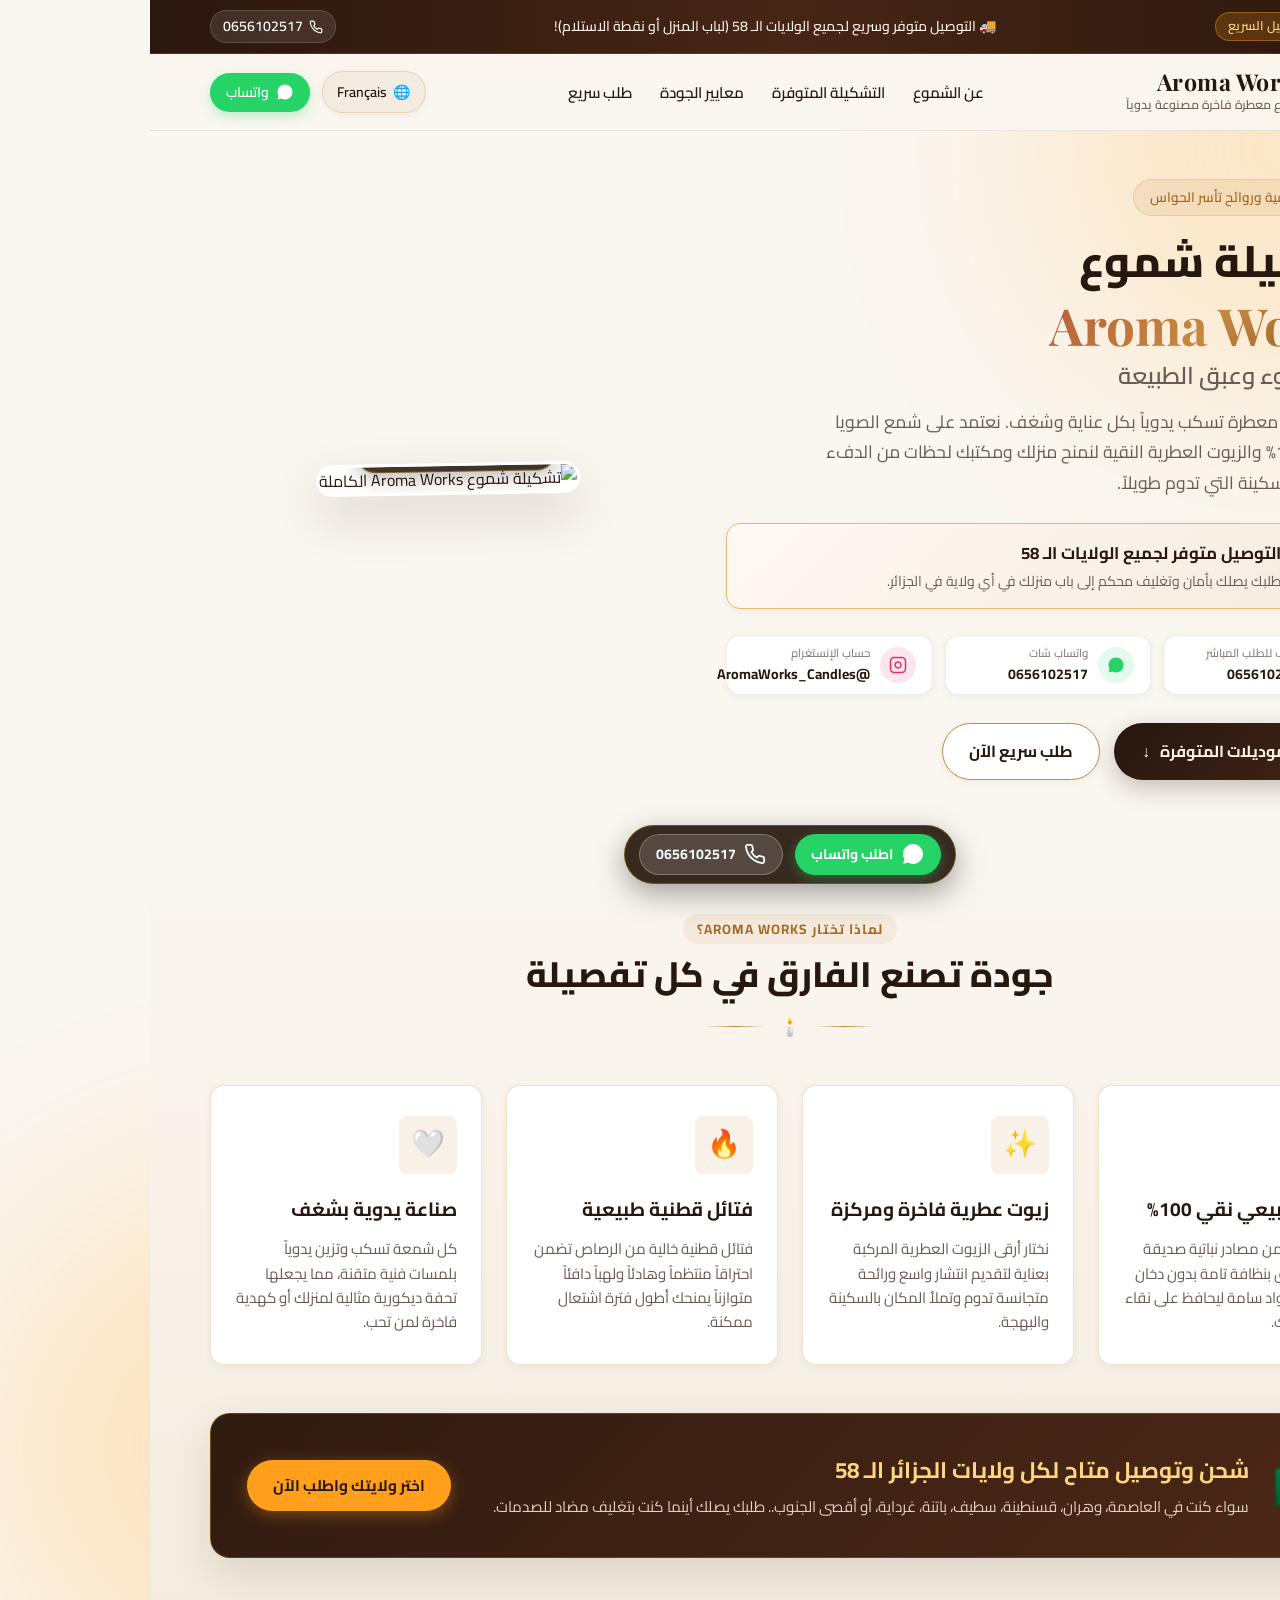
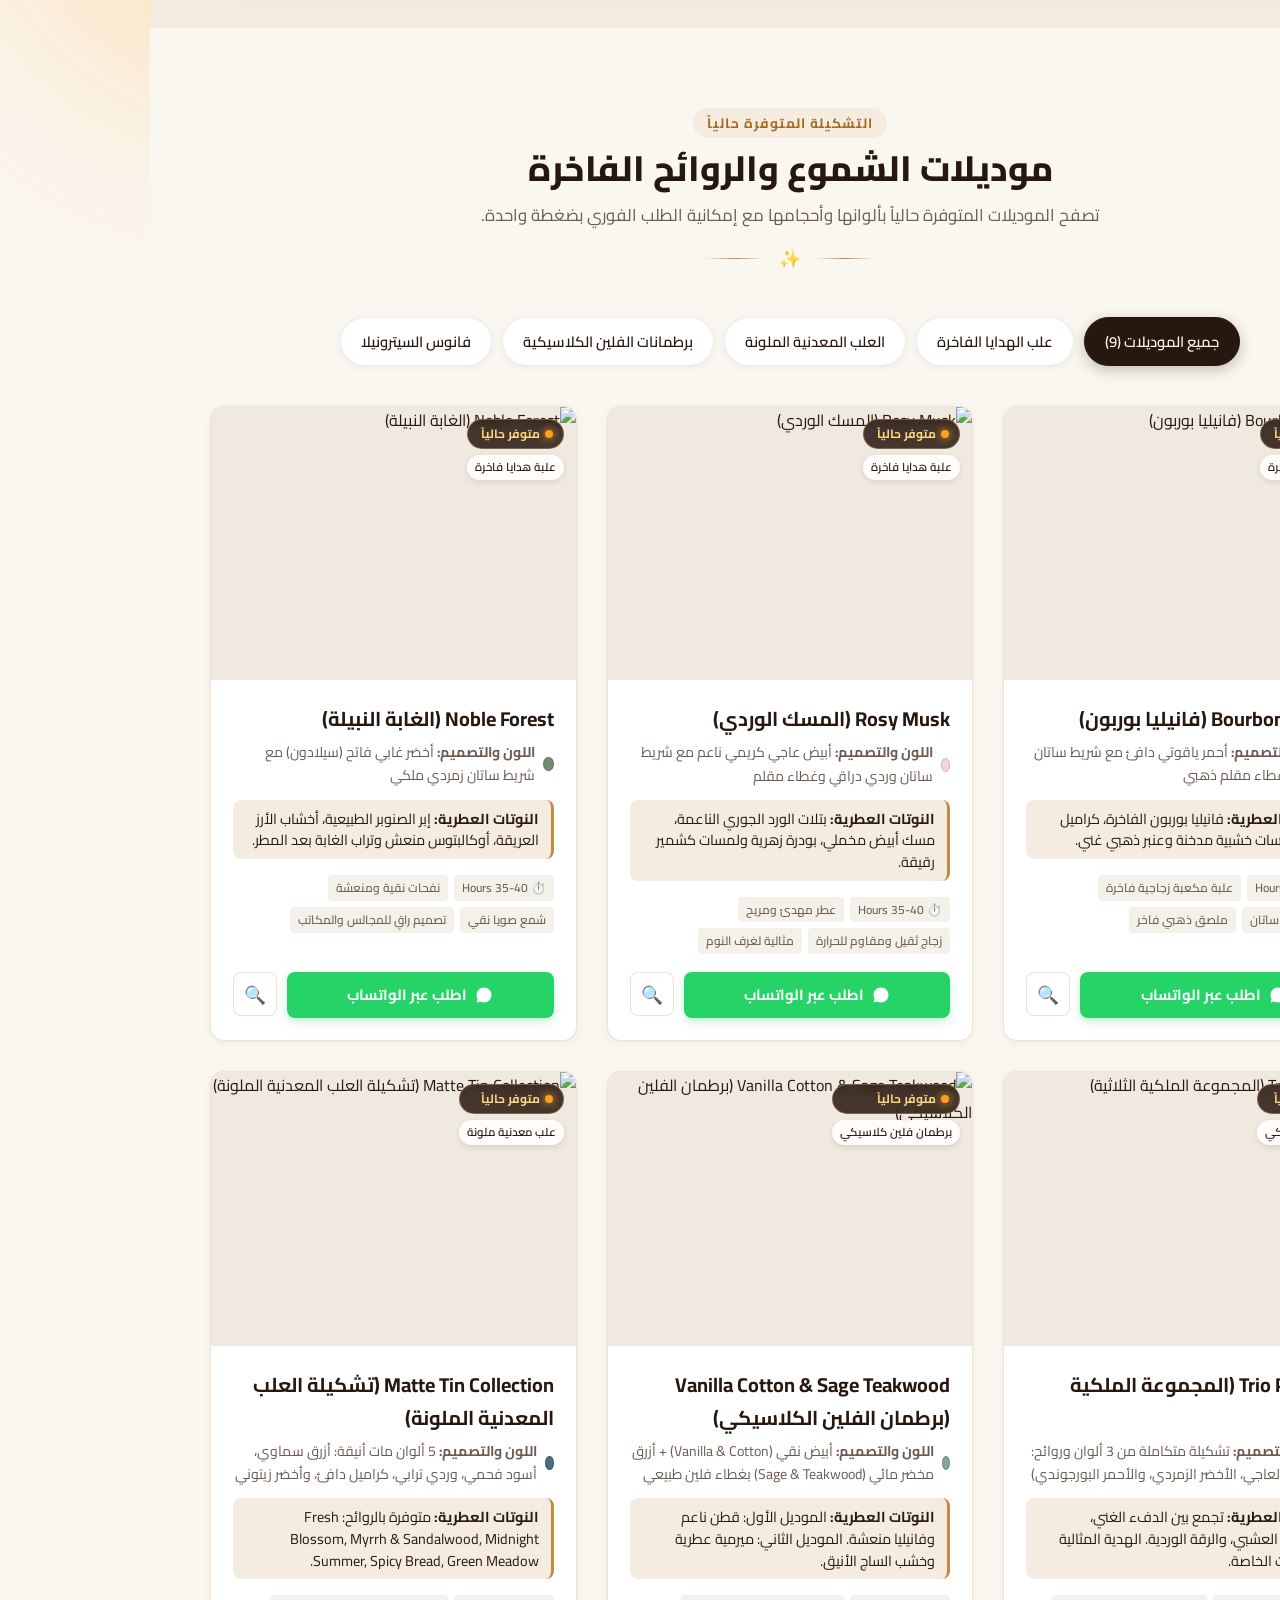
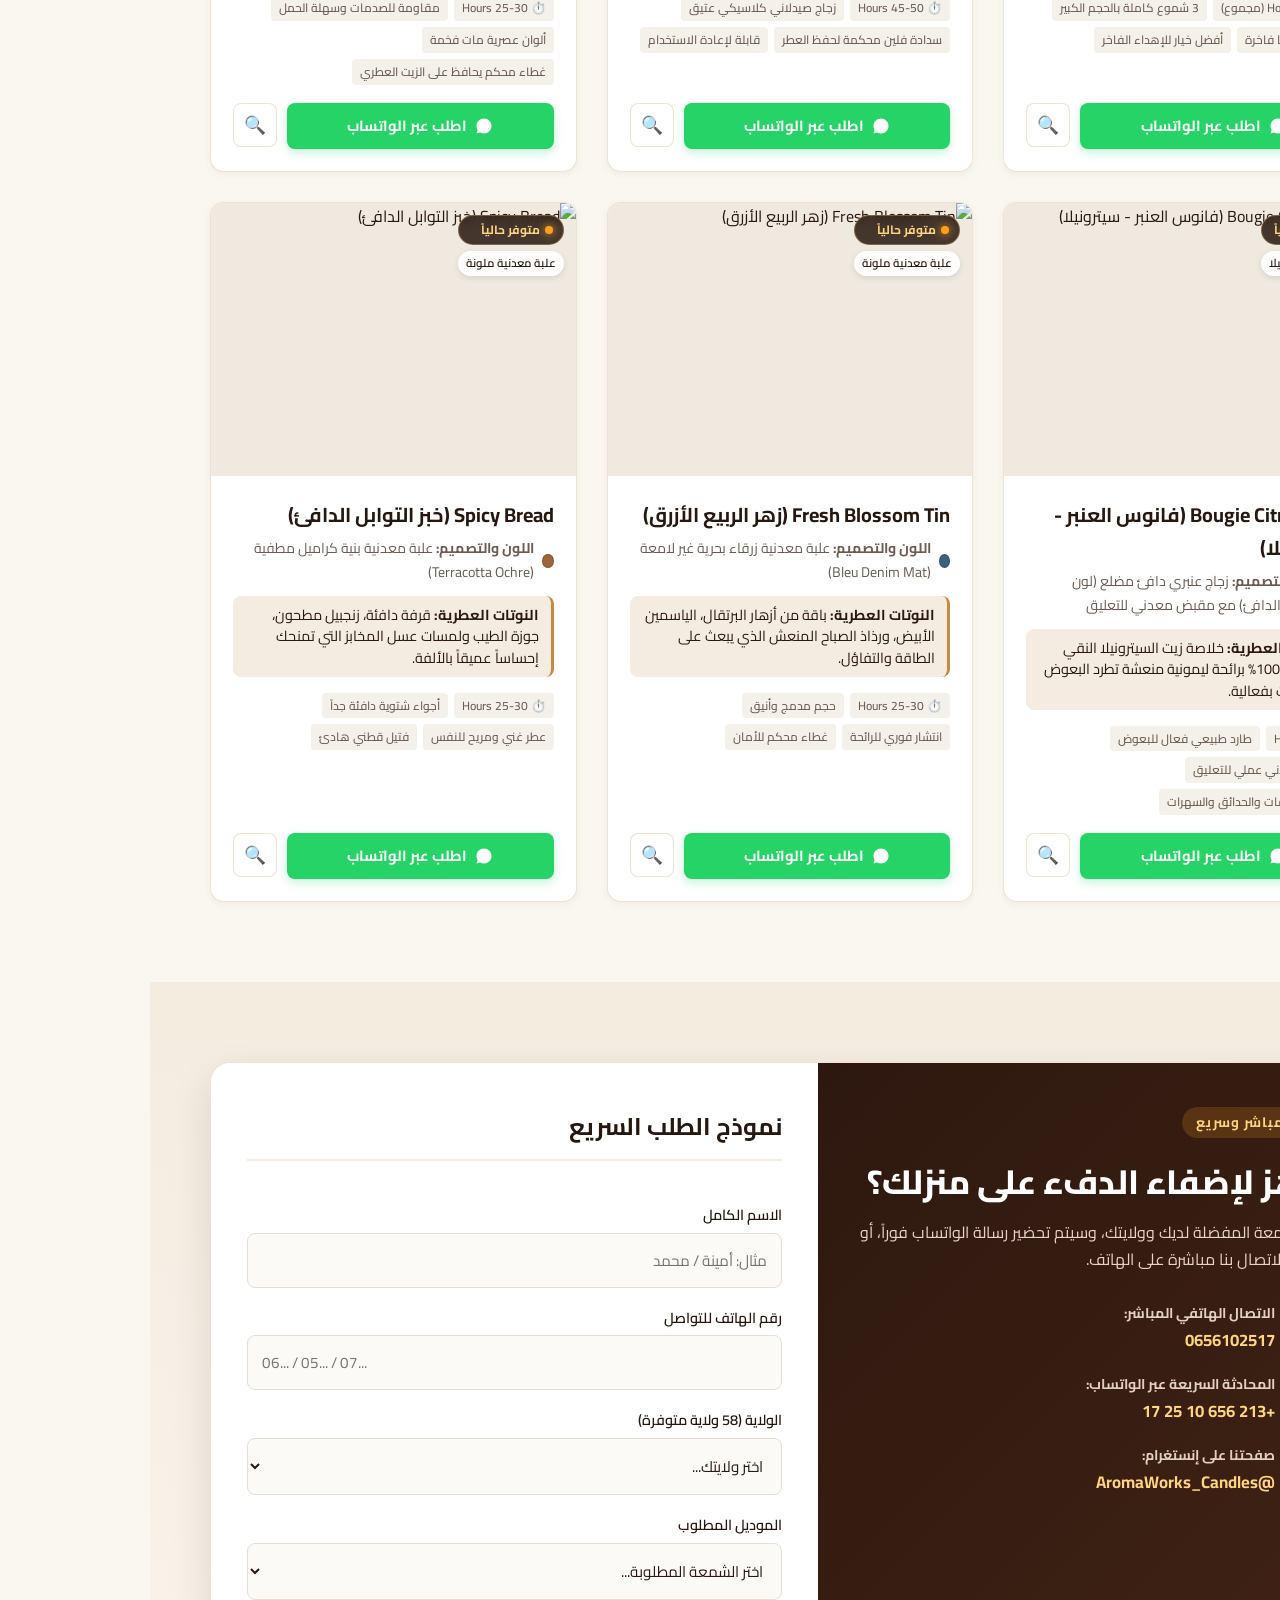
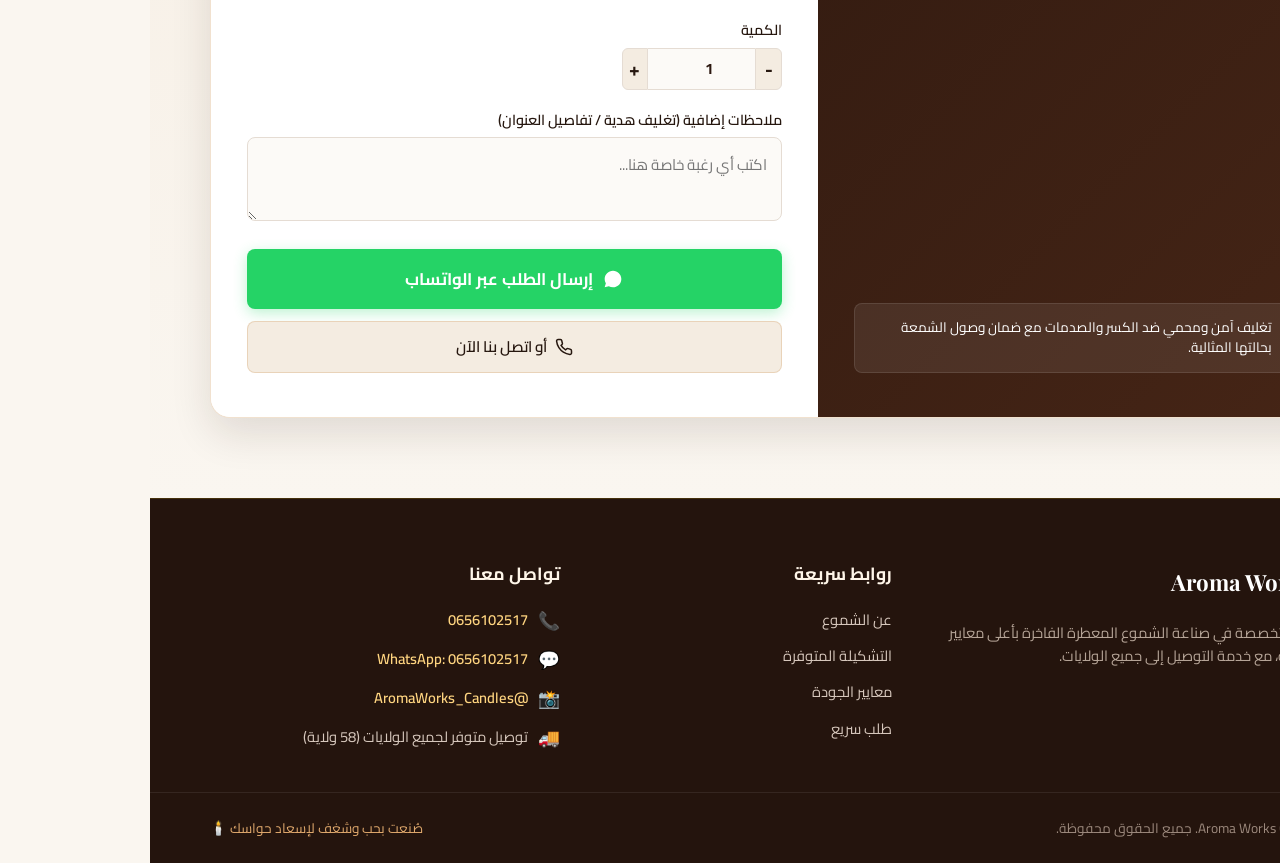
==== index.html @ 5c4100ae "Add files via upload" ====
<!DOCTYPE html>
<html lang="ar" dir="rtl">
<head>
  <meta charset="UTF-8">
  <meta name="viewport" content="width=device-width, initial-scale=1.0">
  <title>Aroma Works Candles | تشكيلة الشموع المعطرة الفاخرة</title>
  <meta name="description" content="بروفايل وتشكيلة شموع Aroma Works الفاخرة. شمع طبيعي، روائح آسرة، وتوصيل متوفر لجميع الولايات الـ 58 في الجزائر.">

  <!-- Favicon / Profile Icon -->
  <link rel="icon" type="image/jpeg" href="photo_1_2026-09-04_14-48-35.jpg">

  <!-- Google Fonts: Cairo & Amiri for Arabic, Playfair Display & Plus Jakarta Sans for Latin -->
  <link rel="preconnect" href="https://fonts.googleapis.com">
  <link rel="preconnect" href="https://fonts.gstatic.com" crossorigin>
  <link href="https://fonts.googleapis.com/css2?family=Amiri:ital,wght@0,400;0,700;1,400&family=Cairo:wght@300;400;500;600;700;800&family=Playfair+Display:ital,wght@0,400;0,600;0,700;1,400&family=Plus+Jakarta+Sans:wght@300;400;500;600;700&display=swap" rel="stylesheet">

  <!-- Main Stylesheet -->
  <link rel="stylesheet" href="style.css">
</head>
<body>

  <!-- Ambient Candle Glow Background Decor -->
  <div class="candle-ambient-glow glow-top-right"></div>
  <div class="candle-ambient-glow glow-bottom-left"></div>

  <!-- Top Announcement Bar: Delivery to all 58 Wilayas -->
  <aside class="announcement-bar" role="banner">
    <div class="container announcement-content">
      <div class="announcement-badge">
        <span class="pulse-dot"></span>
        <span data-i18n="announcement_badge">خدمة التوصيل السريع</span>
      </div>
      <p class="announcement-text" data-i18n="announcement_text">
        🚚 التوصيل متوفر وسريع لجميع الولايات الـ 58 (لباب المنزل أو نقطة الاستلام)!
      </p>
      <div class="announcement-contact">
        <a href="tel:0656102517" class="announcement-link">
          <svg width="14" height="14" viewBox="0 0 24 24" fill="none" stroke="currentColor" stroke-width="2"><path d="M22 16.92v3a2 2 0 0 1-2.18 2 19.79 19.79 0 0 1-8.63-3.07 19.5 19.5 0 0 1-6-6 19.79 19.79 0 0 1-3.07-8.67A2 2 0 0 1 4.11 2h3a2 2 0 0 1 2 1.72 12.84 12.84 0 0 0 .7 2.81 2 2 0 0 1-.45 2.11L8.09 9.91a16 16 0 0 0 6 6l1.27-1.27a2 2 0 0 1 2.11-.45 12.84 12.84 0 0 0 2.81.7A2 2 0 0 1 22 16.92z"></path></svg>
          <span>0656102517</span>
        </a>
      </div>
    </div>
  </aside>

  <!-- Navigation Header -->
  <header class="site-header">
    <div class="container header-container">
      <div class="brand-identity">
        <div class="logo-wrapper">
          <img src="photo_1_2026-09-04_14-48-35.jpg" alt="Aroma Works Candles Logo" class="brand-logo">
          <span class="candle-flame-icon" title="Candle Flame">
            <span class="flame-core"></span>
          </span>
        </div>
        <div class="brand-text">
          <span class="brand-name">Aroma Works</span>
          <span class="brand-tagline" data-i18n="brand_subtitle">شموع معطرة فاخرة مصنوعة يدوياً</span>
        </div>
      </div>

      <!-- Navigation Links -->
      <nav class="main-nav">
        <a href="#about" class="nav-link" data-i18n="nav_about">عن الشموع</a>
        <a href="#catalog" class="nav-link" data-i18n="nav_catalog">التشكيلة المتوفرة</a>
        <a href="#quality" class="nav-link" data-i18n="nav_quality">معايير الجودة</a>
        <a href="#order" class="nav-link" data-i18n="nav_order">طلب سريع</a>
      </nav>

      <!-- Action Controls: Language Toggle & Social Buttons -->
      <div class="header-actions">
        <!-- Language Switcher Button -->
        <button id="langToggleBtn" class="btn-lang" aria-label="تبديل اللغة / Changer de langue">
          <span class="lang-icon">🌐</span>
          <span id="langLabel">Français</span>
        </button>

        <!-- Direct WhatsApp CTA -->
        <a href="https://wa.me/213656102517?text=%D9%85%D8%B1%D8%AD%D8%A8%D8%A7%D9%8B%20Aroma%20Works%D8%8C%20%D8%A3%D8%B1%D9%8A%D8%AF%20%D8%A7%D9%84%D8%A7%D8%B3%D8%AA%D9%81%D8%B3%D8%A7%D8%B1%20%D8%B9%D9%86%20%D8%A7%D9%84%D8%B4%D9%85%D9%88%D8%B9%20%D8%A7%D9%84%D9%85%D8%AA%D9%88%D9%81%D8%B1%D8%A9" 
           target="_blank" rel="noopener" class="btn-header-cta whatsapp-btn">
          <svg class="svg-icon" viewBox="0 0 24 24" width="18" height="18" fill="currentColor">
            <path d="M12.031 6.172c-3.181 0-5.767 2.586-5.768 5.766-.001 1.298.38 2.27 1.019 3.287l-.582 2.128 2.182-.573c.978.58 1.911.928 3.145.929 3.178 0 5.767-2.587 5.768-5.766.001-3.187-2.575-5.77-5.764-5.771zm3.392 8.244c-.144.405-.837.774-1.17.824-.299.045-.677.063-1.092-.069-.252-.08-.575-.187-.988-.365-1.739-.751-2.874-2.502-2.961-2.617-.087-.116-.708-.94-.708-1.793s.448-1.273.607-1.446c.159-.173.346-.217.462-.217l.332.006c.106.005.249-.04.39.298.144.347.491 1.2.534 1.287.043.087.072.188.014.304-.058.116-.087.188-.173.289l-.26.304c-.087.086-.177.18-.076.354.101.174.449.741.964 1.201.662.591 1.221.774 1.394.86.174.086.275.073.376-.044.101-.116.433-.506.549-.68.116-.173.231-.145.39-.086s1.011.477 1.184.564.289.13.332.203c.043.072.043.419-.101.824zM12 2C6.477 2 2 6.477 2 12c0 1.891.524 3.66 1.434 5.176L2 22l4.957-1.399C8.423 21.493 10.155 22 12 22c5.523 0 10-4.477 10-10S17.523 2 12 2z"/>
          </svg>
          <span data-i18n="cta_whatsapp_header">واتساب</span>
        </a>
      </div>
    </div>
  </header>

  <!-- Hero & Profile Spotlight Section -->
  <section class="hero-section" id="about">
    <div class="container hero-grid">
      
      <!-- Profile Card / Intro -->
      <div class="hero-content">
        <div class="profile-meta-badge">
          <span class="candle-sparkle">✨</span>
          <span data-i18n="hero_badge">أجواء راقية وروائح تأسر الحواس</span>
        </div>

        <h1 class="hero-title">
          <span class="hero-brand" data-i18n="hero_title_prefix">تشكيلة شموع</span>
          <span class="hero-highlight">Aroma Works</span>
          <span class="hero-title-sub" data-i18n="hero_title_suffix">سحر الضوء وعبق الطبيعة</span>
        </h1>

        <p class="hero-desc" data-i18n="hero_description">
          نبتكر شموعاً معطرة تسكب يدوياً بكل عناية وشغف. نعتمد على شمع الصويا الطبيعي 100% والزيوت العطرية النقية لنمنح منزلك ومكتبك لحظات من الدفء والهدوء والسكينة التي تدوم طويلاً.
        </p>

        <!-- Delivery & Wilaya Highlight Box -->
        <div class="delivery-highlight-card">
          <div class="delivery-icon-box">
            <svg viewBox="0 0 24 24" width="28" height="28" fill="none" stroke="currentColor" stroke-width="2">
              <rect x="1" y="3" width="15" height="13"></rect>
              <polygon points="16 8 20 8 23 11 23 16 16 16 16 8"></polygon>
              <circle cx="5.5" cy="18.5" r="2.5"></circle>
              <circle cx="18.5" cy="18.5" r="2.5"></circle>
            </svg>
          </div>
          <div class="delivery-card-text">
            <strong data-i18n="delivery_card_title">التوصيل متوفر لجميع الولايات الـ 58</strong>
            <p data-i18n="delivery_card_desc">طلبك يصلك بأمان وتغليف محكم إلى باب منزلك في أي ولاية في الجزائر.</p>
          </div>
        </div>

        <!-- Social & Contact Channels -->
        <div class="hero-contacts-bar">
          <!-- Call Link -->
          <a href="tel:0656102517" class="contact-pill phone-pill">
            <div class="pill-icon">
              <svg viewBox="0 0 24 24" width="18" height="18" fill="none" stroke="currentColor" stroke-width="2"><path d="M22 16.92v3a2 2 0 0 1-2.18 2 19.79 19.79 0 0 1-8.63-3.07 19.5 19.5 0 0 1-6-6 19.79 19.79 0 0 1-3.07-8.67A2 2 0 0 1 4.11 2h3a2 2 0 0 1 2 1.72 12.84 12.84 0 0 0 .7 2.81 2 2 0 0 1-.45 2.11L8.09 9.91a16 16 0 0 0 6 6l1.27-1.27a2 2 0 0 1 2.11-.45 12.84 12.84 0 0 0 2.81.7A2 2 0 0 1 22 16.92z"></path></svg>
            </div>
            <div class="pill-data">
              <small data-i18n="contact_phone_label">الهاتف للطلب المباشر</small>
              <strong>0656102517</strong>
            </div>
          </a>

          <!-- WhatsApp Link -->
          <a href="https://wa.me/213656102517?text=%D9%85%D8%B1%D8%AD%D8%A8%D8%A7%D9%8B%20Aroma%20Works%D8%8C%20%D8%A3%D8%B1%D9%8A%D8%AF%20%D8%B7%D9%84%D8%A8%20%D8%B4%D9%85%D8%B9%D8%A9" 
             target="_blank" rel="noopener" class="contact-pill whatsapp-pill">
            <div class="pill-icon">
              <svg viewBox="0 0 24 24" width="18" height="18" fill="currentColor"><path d="M12.031 6.172c-3.181 0-5.767 2.586-5.768 5.766-.001 1.298.38 2.27 1.019 3.287l-.582 2.128 2.182-.573c.978.58 1.911.928 3.145.929 3.178 0 5.767-2.587 5.768-5.766.001-3.187-2.575-5.77-5.764-5.771zm3.392 8.244c-.144.405-.837.774-1.17.824-.299.045-.677.063-1.092-.069-.252-.08-.575-.187-.988-.365-1.739-.751-2.874-2.502-2.961-2.617-.087-.116-.708-.94-.708-1.793s.448-1.273.607-1.446c.159-.173.346-.217.462-.217l.332.006c.106.005.249-.04.39.298.144.347.491 1.2.534 1.287.043.087.072.188.014.304-.058.116-.087.188-.173.289l-.26.304c-.087.086-.177.18-.076.354.101.174.449.741.964 1.201.662.591 1.221.774 1.394.86.174.086.275.073.376-.044.101-.116.433-.506.549-.68.116-.173.231-.145.39-.086s1.011.477 1.184.564.289.13.332.203c.043.072.043.419-.101.824zM12 2C6.477 2 2 6.477 2 12c0 1.891.524 3.66 1.434 5.176L2 22l4.957-1.399C8.423 21.493 10.155 22 12 22c5.523 0 10-4.477 10-10S17.523 2 12 2z"/></svg>
            </div>
            <div class="pill-data">
              <small data-i18n="contact_wa_label">واتساب شات</small>
              <strong>0656102517</strong>
            </div>
          </a>

          <!-- Instagram Link -->
          <a href="https://instagram.com/AromaWorks_Candles" target="_blank" rel="noopener" class="contact-pill insta-pill">
            <div class="pill-icon">
              <svg viewBox="0 0 24 24" width="18" height="18" fill="none" stroke="currentColor" stroke-width="2">
                <rect x="2" y="2" width="20" height="20" rx="5" ry="5"></rect>
                <path d="M16 11.37A4 4 0 1 1 12.63 8 4 4 0 0 1 16 11.37z"></path>
                <line x1="17.5" y1="6.5" x2="17.51" y2="6.5"></line>
              </svg>
            </div>
            <div class="pill-data">
              <small data-i18n="contact_ig_label">حساب الإنستغرام</small>
              <strong>@AromaWorks_Candles</strong>
            </div>
          </a>
        </div>

        <!-- Call to Action Buttons -->
        <div class="hero-actions-row">
          <a href="#catalog" class="btn-primary">
            <span data-i18n="btn_explore_catalog">تصفح الموديلات المتوفرة</span>
            <span class="btn-arrow">↓</span>
          </a>
          <a href="#order" class="btn-secondary">
            <span data-i18n="btn_direct_order">طلب سريع الآن</span>
          </a>
        </div>
      </div>

      <!-- Hero Visual: Full Showcase Banner & Live Flame -->
      <div class="hero-visual">
        <div class="showcase-banner-frame">
          <div class="candle-glow-aura"></div>
          <img src="photo_2_2026-09-04_14-48-35.jpg" alt="تشكيلة شموع Aroma Works الكاملة" class="banner-image">
          <div class="banner-floating-badge">
            <span class="flame-flicker">🔥</span>
            <span data-i18n="banner_badge_text">100% شمع طبيعي معطر</span>
          </div>
        </div>
      </div>

    </div>
  </section>

  <!-- Quality Assurance & Features Section -->
  <section class="quality-section" id="quality">
    <div class="container">
      <div class="section-heading text-center">
        <span class="subheading-tag" data-i18n="quality_tag">لماذا تختار Aroma Works؟</span>
        <h2 class="section-title" data-i18n="quality_title">جودة تصنع الفارق في كل تفصيلة</h2>
        <div class="candle-divider">
          <span class="divider-line"></span>
          <span class="divider-flame">🕯️</span>
          <span class="divider-line"></span>
        </div>
      </div>

      <div class="quality-cards-grid">
        <!-- Feature 1: 100% Natural Wax -->
        <article class="quality-card">
          <div class="card-icon-wrapper">
            <span class="q-icon">🌱</span>
          </div>
          <h3 class="card-title" data-i18n="q1_title">شمع طبيعي نقي 100%</h3>
          <p class="card-desc" data-i18n="q1_desc">
            مستخلص من مصادر نباتية صديقة للبيئة، يحترق بنظافة تامة بدون دخان أسود أو مواد سامة ليحافظ على نقاء هواء منزلك.
          </p>
        </article>

        <!-- Feature 2: High Quality Perfumes -->
        <article class="quality-card">
          <div class="card-icon-wrapper">
            <span class="q-icon">✨</span>
          </div>
          <h3 class="card-title" data-i18n="q2_title">زيوت عطرية فاخرة ومركزة</h3>
          <p class="card-desc" data-i18n="q2_desc">
            نختار أرقى الزيوت العطرية المركبة بعناية لتقديم انتشار واسع ورائحة متجانسة تدوم وتملأ المكان بالسكينة والبهجة.
          </p>
        </article>

        <!-- Feature 3: 100% Pure Cotton Wicks -->
        <article class="quality-card">
          <div class="card-icon-wrapper">
            <span class="q-icon">🔥</span>
          </div>
          <h3 class="card-title" data-i18n="q3_title">فتائل قطنية طبيعية</h3>
          <p class="card-desc" data-i18n="q3_desc">
            فتائل قطنية خالية من الرصاص تضمن احتراقاً منتظماً وهادئاً ولهباً دافئاً متوازناً يمنحك أطول فترة اشتعال ممكنة.
          </p>
        </article>

        <!-- Feature 4: Hand-Poured Artistry -->
        <article class="quality-card">
          <div class="card-icon-wrapper">
            <span class="q-icon">🤍</span>
          </div>
          <h3 class="card-title" data-i18n="q4_title">صناعة يدوية بشغف</h3>
          <p class="card-desc" data-i18n="q4_desc">
            كل شمعة تسكب وتزين يدوياً بلمسات فنية متقنة، مما يجعلها تحفة ديكورية مثالية لمنزلك أو كهدية فاخرة لمن تحب.
          </p>
        </article>
      </div>

      <!-- Wilaya Delivery Banner -->
      <div class="wilayas-banner">
        <div class="wilayas-content">
          <div class="wilayas-icon">🇩🇿</div>
          <div class="wilayas-info">
            <h3 data-i18n="wilayas_banner_title">شحن وتوصيل متاح لكل ولايات الجزائر الـ 58</h3>
            <p data-i18n="wilayas_banner_desc">سواء كنت في العاصمة، وهران، قسنطينة، سطيف، باتنة، غرداية، أو أقصى الجنوب.. طلبك يصلك أينما كنت بتغليف مضاد للصدمات.</p>
          </div>
          <a href="#order" class="btn-wilaya-cta" data-i18n="wilayas_banner_btn">اختر ولايتك واطلب الآن</a>
        </div>
      </div>

    </div>
  </section>

  <!-- Product Models & Catalog Section -->
  <section class="catalog-section" id="catalog">
    <div class="container">
      <div class="section-heading text-center">
        <span class="subheading-tag" data-i18n="catalog_tag">التشكيلة المتوفرة حالياً</span>
        <h2 class="section-title" data-i18n="catalog_title">موديلات الشموع والروائح الفاخرة</h2>
        <p class="section-subtitle" data-i18n="catalog_subtitle">
          تصفح الموديلات المتوفرة حالياً بألوانها وأحجامها مع إمكانية الطلب الفوري بضغطة واحدة.
        </p>
        <div class="candle-divider">
          <span class="divider-line"></span>
          <span class="divider-flame">✨</span>
          <span class="divider-line"></span>
        </div>
      </div>

      <!-- Filter Tabs -->
      <div class="filter-tabs" role="tablist">
        <button class="filter-btn active" data-filter="all" data-i18n="filter_all">جميع الموديلات (9)</button>
        <button class="filter-btn" data-filter="luxury-cube" data-i18n="filter_luxury">علب الهدايا الفاخرة</button>
        <button class="filter-btn" data-filter="matte-tin" data-i18n="filter_tin">العلب المعدنية الملونة</button>
        <button class="filter-btn" data-filter="cork-jar" data-i18n="filter_cork">برطمانات الفلين الكلاسيكية</button>
        <button class="filter-btn" data-filter="lantern" data-i18n="filter_lantern">فانوس السيترونيلا</button>
      </div>

      <!-- Products Grid -->
      <div class="products-grid" id="productsContainer">
        <!-- Rendered dynamically via app.js for full bilingual and filtering support -->
      </div>
    </div>
  </section>

  <!-- Quick Order Assistant & Wilaya Selector -->
  <section class="order-section" id="order">
    <div class="container">
      <div class="order-card-wrapper">
        <div class="order-grid">
          
          <div class="order-info-side">
            <span class="subheading-tag" data-i18n="order_tag">طلب مباشر وسريع</span>
            <h2 class="order-heading" data-i18n="order_title">جاهز لإضفاء الدفء على منزلك؟</h2>
            <p class="order-desc" data-i18n="order_desc">
              اختر الشمعة المفضلة لديك وولايتك، وسيتم تحضير رسالة الواتساب فوراً، أو يمكنك الاتصال بنا مباشرة على الهاتف.
            </p>

            <div class="order-contact-methods">
              <div class="method-item">
                <span class="method-icon">📞</span>
                <div>
                  <strong data-i18n="order_phone_title">الاتصال الهاتفي المباشر:</strong>
                  <a href="tel:0656102517" class="method-val">0656102517</a>
                </div>
              </div>
              <div class="method-item">
                <span class="method-icon">💬</span>
                <div>
                  <strong data-i18n="order_wa_title">المحادثة السريعة عبر الواتساب:</strong>
                  <a href="https://wa.me/213656102517" target="_blank" rel="noopener" class="method-val">+213 656 10 25 17</a>
                </div>
              </div>
              <div class="method-item">
                <span class="method-icon">📸</span>
                <div>
                  <strong data-i18n="order_ig_title">صفحتنا على إنستغرام:</strong>
                  <a href="https://instagram.com/AromaWorks_Candles" target="_blank" rel="noopener" class="method-val">@AromaWorks_Candles</a>
                </div>
              </div>
            </div>

            <div class="safe-delivery-note">
              <span>🛡️</span>
              <p data-i18n="order_guarantee_text">تغليف آمن ومحمي ضد الكسر والصدمات مع ضمان وصول الشمعة بحالتها المثالية.</p>
            </div>
          </div>

          <!-- Interactive Order Form -->
          <div class="order-form-side">
            <form id="quickOrderForm" class="candle-form" onsubmit="event.preventDefault(); submitOrder();">
              <h3 class="form-title" data-i18n="form_title">نموذج الطلب السريع</h3>

              <!-- Name Field -->
              <div class="form-group">
                <label for="customerName" data-i18n="form_name_label">الاسم الكامل</label>
                <input type="text" id="customerName" required placeholder="مثال: أمينة / محمد" data-i18n-placeholder="form_name_placeholder">
              </div>

              <!-- Phone Field -->
              <div class="form-group">
                <label for="customerPhone" data-i18n="form_phone_label">رقم الهاتف للتواصل</label>
                <input type="tel" id="customerPhone" required placeholder="06... / 05... / 07..." data-i18n-placeholder="form_phone_placeholder">
              </div>

              <!-- Wilaya Selector (58 Algerian Wilayas) -->
              <div class="form-group">
                <label for="customerWilaya" data-i18n="form_wilaya_label">الولاية (58 ولاية متوفرة)</label>
                <select id="customerWilaya" required>
                  <option value="" disabled selected data-i18n="form_wilaya_placeholder">اختر ولايتك...</option>
                  <!-- Populated dynamically with all 58 wilayas in Arabic & French -->
                </select>
              </div>

              <!-- Candle Choice -->
              <div class="form-group">
                <label for="candleChoice" data-i18n="form_candle_label">الموديل المطلوب</label>
                <select id="candleChoice" required>
                  <option value="" disabled selected data-i18n="form_candle_placeholder">اختر الشمعة المطلوبة...</option>
                  <!-- Populated dynamically from catalog -->
                </select>
              </div>

              <!-- Quantity -->
              <div class="form-group">
                <label for="candleQty" data-i18n="form_qty_label">الكمية</label>
                <div class="qty-control">
                  <button type="button" class="qty-btn" onclick="adjustQty(-1)">-</button>
                  <input type="number" id="candleQty" value="1" min="1" max="50">
                  <button type="button" class="qty-btn" onclick="adjustQty(1)">+</button>
                </div>
              </div>

              <!-- Additional Notes -->
              <div class="form-group">
                <label for="orderNotes" data-i18n="form_notes_label">ملاحظات إضافية (تغليف هدية / تفاصيل العنوان)</label>
                <textarea id="orderNotes" rows="2" placeholder="اكتب أي رغبة خاصة هنا..." data-i18n-placeholder="form_notes_placeholder"></textarea>
              </div>

              <!-- Order Buttons -->
              <div class="form-submit-actions">
                <button type="submit" class="btn-order-submit whatsapp-submit">
                  <svg viewBox="0 0 24 24" width="20" height="20" fill="currentColor"><path d="M12.031 6.172c-3.181 0-5.767 2.586-5.768 5.766-.001 1.298.38 2.27 1.019 3.287l-.582 2.128 2.182-.573c.978.58 1.911.928 3.145.929 3.178 0 5.767-2.587 5.768-5.766.001-3.187-2.575-5.77-5.764-5.771zm3.392 8.244c-.144.405-.837.774-1.17.824-.299.045-.677.063-1.092-.069-.252-.08-.575-.187-.988-.365-1.739-.751-2.874-2.502-2.961-2.617-.087-.116-.708-.94-.708-1.793s.448-1.273.607-1.446c.159-.173.346-.217.462-.217l.332.006c.106.005.249-.04.39.298.144.347.491 1.2.534 1.287.043.087.072.188.014.304-.058.116-.087.188-.173.289l-.26.304c-.087.086-.177.18-.076.354.101.174.449.741.964 1.201.662.591 1.221.774 1.394.86.174.086.275.073.376-.044.101-.116.433-.506.549-.68.116-.173.231-.145.39-.086s1.011.477 1.184.564.289.13.332.203c.043.072.043.419-.101.824zM12 2C6.477 2 2 6.477 2 12c0 1.891.524 3.66 1.434 5.176L2 22l4.957-1.399C8.423 21.493 10.155 22 12 22c5.523 0 10-4.477 10-10S17.523 2 12 2z"/></svg>
                  <span data-i18n="form_submit_wa">إرسال الطلب عبر الواتساب</span>
                </button>
                <a href="tel:0656102517" class="btn-order-call">
                  <svg viewBox="0 0 24 24" width="18" height="18" fill="none" stroke="currentColor" stroke-width="2"><path d="M22 16.92v3a2 2 0 0 1-2.18 2 19.79 19.79 0 0 1-8.63-3.07 19.5 19.5 0 0 1-6-6 19.79 19.79 0 0 1-3.07-8.67A2 2 0 0 1 4.11 2h3a2 2 0 0 1 2 1.72 12.84 12.84 0 0 0 .7 2.81 2 2 0 0 1-.45 2.11L8.09 9.91a16 16 0 0 0 6 6l1.27-1.27a2 2 0 0 1 2.11-.45 12.84 12.84 0 0 0 2.81.7A2 2 0 0 1 22 16.92z"></path></svg>
                  <span data-i18n="form_submit_call">أو اتصل بنا الآن</span>
                </a>
              </div>
            </form>
          </div>

        </div>
      </div>
    </div>
  </section>

  <!-- Product Modal / Lightbox -->
  <div id="productModal" class="modal-overlay" aria-hidden="true">
    <div class="modal-dialog">
      <button class="modal-close" onclick="closeModal()" aria-label="إغلاق">&times;</button>
      <div class="modal-body" id="modalContent">
        <!-- Rendered dynamically -->
      </div>
    </div>
  </div>

  <!-- Footer -->
  <footer class="site-footer">
    <div class="container footer-grid">
      <div class="footer-brand">
        <div class="footer-logo-box">
          <img src="photo_1_2026-09-04_14-48-35.jpg" alt="Aroma Works Logo" class="footer-logo">
          <span class="footer-brand-title">Aroma Works</span>
        </div>
        <p class="footer-tagline" data-i18n="footer_about">
          علامة تجارية متخصصة في صناعة الشموع المعطرة الفاخرة بأعلى معايير الجودة والأناقة، مع خدمة التوصيل إلى جميع الولايات.
        </p>
      </div>

      <div class="footer-col">
        <h4 class="footer-col-title" data-i18n="footer_links_title">روابط سريعة</h4>
        <ul class="footer-links">
          <li><a href="#about" data-i18n="nav_about">عن الشموع</a></li>
          <li><a href="#catalog" data-i18n="nav_catalog">التشكيلة المتوفرة</a></li>
          <li><a href="#quality" data-i18n="nav_quality">معايير الجودة</a></li>
          <li><a href="#order" data-i18n="nav_order">طلب سريع</a></li>
        </ul>
      </div>

      <div class="footer-col">
        <h4 class="footer-col-title" data-i18n="footer_contact_title">تواصل معنا</h4>
        <ul class="footer-contact-list">
          <li>
            <span class="fc-icon">📞</span>
            <a href="tel:0656102517">0656102517</a>
          </li>
          <li>
            <span class="fc-icon">💬</span>
            <a href="https://wa.me/213656102517" target="_blank" rel="noopener">WhatsApp: 0656102517</a>
          </li>
          <li>
            <span class="fc-icon">📸</span>
            <a href="https://instagram.com/AromaWorks_Candles" target="_blank" rel="noopener">@AromaWorks_Candles</a>
          </li>
          <li>
            <span class="fc-icon">🚚</span>
            <span data-i18n="footer_delivery_note">توصيل متوفر لجميع الولايات (58 ولاية)</span>
          </li>
        </ul>
      </div>
    </div>

    <div class="footer-bottom">
      <div class="container footer-bottom-flex">
        <p>© 2026 Aroma Works Candles. <span data-i18n="footer_rights">جميع الحقوق محفوظة.</span></p>
        <p class="footer-craft" data-i18n="footer_craft">صُنعت بحب وشغف لإسعاد حواسك 🕯️</p>
      </div>
    </div>
  </footer>

  <!-- Floating Sticky Action Buttons (Mobile Friendly) -->
  <div class="floating-quick-bar">
    <a href="https://wa.me/213656102517?text=%D9%85%D8%B1%D8%AD%D8%A8%D8%A7%D9%8B%20Aroma%20Works%D8%8C%20%D8%A3%D8%B1%D9%8A%D8%AF%20%D8%B7%D9%84%D8%A8%20%D8%B4%D9%85%D8%B9%D8%A9" 
       target="_blank" rel="noopener" class="floating-btn float-wa" title="WhatsApp Order">
      <svg viewBox="0 0 24 24" width="24" height="24" fill="currentColor"><path d="M12.031 6.172c-3.181 0-5.767 2.586-5.768 5.766-.001 1.298.38 2.27 1.019 3.287l-.582 2.128 2.182-.573c.978.58 1.911.928 3.145.929 3.178 0 5.767-2.587 5.768-5.766.001-3.187-2.575-5.77-5.764-5.771zm3.392 8.244c-.144.405-.837.774-1.17.824-.299.045-.677.063-1.092-.069-.252-.08-.575-.187-.988-.365-1.739-.751-2.874-2.502-2.961-2.617-.087-.116-.708-.94-.708-1.793s.448-1.273.607-1.446c.159-.173.346-.217.462-.217l.332.006c.106.005.249-.04.39.298.144.347.491 1.2.534 1.287.043.087.072.188.014.304-.058.116-.087.188-.173.289l-.26.304c-.087.086-.177.18-.076.354.101.174.449.741.964 1.201.662.591 1.221.774 1.394.86.174.086.275.073.376-.044.101-.116.433-.506.549-.68.116-.173.231-.145.39-.086s1.011.477 1.184.564.289.13.332.203c.043.072.043.419-.101.824zM12 2C6.477 2 2 6.477 2 12c0 1.891.524 3.66 1.434 5.176L2 22l4.957-1.399C8.423 21.493 10.155 22 12 22c5.523 0 10-4.477 10-10S17.523 2 12 2z"/></svg>
      <span class="floating-text" data-i18n="float_wa">اطلب واتساب</span>
    </a>
    <a href="tel:0656102517" class="floating-btn float-phone" title="Call Now">
      <svg viewBox="0 0 24 24" width="22" height="22" fill="none" stroke="currentColor" stroke-width="2"><path d="M22 16.92v3a2 2 0 0 1-2.18 2 19.79 19.79 0 0 1-8.63-3.07 19.5 19.5 0 0 1-6-6 19.79 19.79 0 0 1-3.07-8.67A2 2 0 0 1 4.11 2h3a2 2 0 0 1 2 1.72 12.84 12.84 0 0 0 .7 2.81 2 2 0 0 1-.45 2.11L8.09 9.91a16 16 0 0 0 6 6l1.27-1.27a2 2 0 0 1 2.11-.45 12.84 12.84 0 0 0 2.81.7A2 2 0 0 1 22 16.92z"></path></svg>
      <span class="floating-text">0656102517</span>
    </a>
  </div>

  <!-- App Script -->
  <script src="app.js"></script>
</body>
</html>
---- style.css ----
/* ==========================================================================
   Aroma Works Candles - Luxury Aesthetic Stylesheet
   Theme: Warm Candlelight, Natural Beeswax & Amber Glow
   Supports RTL (Arabic) and LTR (French) dynamically
   ========================================================================== */

:root {
  /* Warm Candlelight Palette */
  --bg-creamy: #FAF6F0;
  --bg-creamy-card: #FFFFFF;
  --bg-warm-canvas: #F4ECE1;
  --bg-card-hover: #FCFAF6;
  
  --color-flame: #FF9F1C;
  --color-flame-glow: rgba(255, 159, 28, 0.45);
  --color-flame-soft: #FFE5B4;
  --color-amber: #C58940;
  --color-amber-dark: #A36A26;
  --color-amber-light: #E5BA73;
  --color-terracotta: #B85C38;
  --color-sage: #6B8E23;
  --color-rose: #C07080;
  --color-dark-espresso: #26170F;
  --color-deep-brown: #3E2723;
  --color-text-main: #2C1810;
  --color-text-muted: #6B5B52;
  --color-text-light: #8E7C72;
  
  --color-gold-border: rgba(197, 137, 64, 0.25);
  --color-border-subtle: rgba(44, 24, 16, 0.08);

  /* WhatsApp & Accent Colors */
  --color-wa: #25D366;
  --color-wa-hover: #1EBE5D;
  --color-wa-dark: #128C7E;
  --color-phone: #0284C7;
  --color-phone-hover: #0369A1;

  /* Typography */
  --font-arabic: 'Cairo', 'Amiri', -apple-system, BlinkMacSystemFont, 'Segoe UI', Roboto, sans-serif;
  --font-latin: 'Plus Jakarta Sans', 'Playfair Display', -apple-system, BlinkMacSystemFont, sans-serif;
  --font-serif: 'Playfair Display', 'Amiri', Georgia, serif;

  /* Shadows */
  --shadow-sm: 0 2px 8px rgba(44, 24, 16, 0.05);
  --shadow-md: 0 8px 24px rgba(44, 24, 16, 0.08);
  --shadow-lg: 0 16px 40px rgba(44, 24, 16, 0.12);
  --shadow-glow: 0 0 35px rgba(255, 159, 28, 0.25);
  --shadow-inner: inset 0 2px 4px rgba(0, 0, 0, 0.04);

  /* Transitions & Radii */
  --radius-sm: 8px;
  --radius-md: 14px;
  --radius-lg: 20px;
  --radius-full: 9999px;
  --transition-fast: 0.2s cubic-bezier(0.4, 0, 0.2, 1);
  --transition-smooth: 0.35s cubic-bezier(0.4, 0, 0.2, 1);
}

/* Reset & Box Sizing */
*, *::before, *::after {
  box-sizing: border-box;
  margin: 0;
  padding: 0;
}

html {
  scroll-behavior: smooth;
  -webkit-text-size-adjust: 100%;
}

body {
  font-family: var(--font-arabic);
  background-color: var(--bg-creamy);
  color: var(--color-text-main);
  line-height: 1.65;
  font-size: 16px;
  overflow-x: hidden;
  position: relative;
  transition: background-color var(--transition-smooth);
}

/* Latin mode font adjustment */
[dir="ltr"] body {
  font-family: var(--font-latin);
}

img {
  max-width: 100%;
  height: auto;
  display: block;
}

a {
  text-decoration: none;
  color: inherit;
  transition: color var(--transition-fast);
}

button {
  cursor: pointer;
  border: none;
  background: none;
  font-family: inherit;
}

.container {
  width: 100%;
  max-width: 1200px;
  margin-left: auto;
  margin-right: auto;
  padding-left: 20px;
  padding-right: 20px;
}

/* ==========================================================================
   Ambient Background Glows (Candle Light Ambiance)
   ========================================================================== */
.candle-ambient-glow {
  position: absolute;
  width: 500px;
  height: 500px;
  border-radius: 50%;
  filter: blur(110px);
  pointer-events: none;
  z-index: -1;
  opacity: 0.35;
  transition: opacity var(--transition-smooth);
}

.glow-top-right {
  top: -100px;
  right: -100px;
  background: radial-gradient(circle, #FFE0B2 0%, #FFB74D 50%, transparent 75%);
}

.glow-bottom-left {
  top: 1200px;
  left: -150px;
  background: radial-gradient(circle, #FFE5B4 0%, #FFA726 60%, transparent 80%);
}

/* ==========================================================================
   Top Announcement Bar (Delivery 58 Wilayas)
   ========================================================================== */
.announcement-bar {
  background: linear-gradient(90deg, #2A170E 0%, #462516 50%, #2A170E 100%);
  color: #FFF6E9;
  padding: 10px 0;
  font-size: 0.88rem;
  border-bottom: 1px solid rgba(255, 215, 0, 0.15);
  position: relative;
  z-index: 50;
}

.announcement-content {
  display: flex;
  align-items: center;
  justify-content: space-between;
  gap: 15px;
  flex-wrap: wrap;
}

.announcement-badge {
  display: inline-flex;
  align-items: center;
  gap: 8px;
  background: rgba(255, 159, 28, 0.2);
  border: 1px solid rgba(255, 159, 28, 0.4);
  padding: 3px 12px;
  border-radius: var(--radius-full);
  font-size: 0.78rem;
  font-weight: 600;
  color: #FFD580;
}

.pulse-dot {
  width: 8px;
  height: 8px;
  background-color: #FF9F1C;
  border-radius: 50%;
  box-shadow: 0 0 8px #FF9F1C;
  animation: pulseFlame 1.8s infinite;
}

.announcement-text {
  flex: 1;
  text-align: center;
  font-weight: 500;
}

.announcement-link {
  display: inline-flex;
  align-items: center;
  gap: 6px;
  background: rgba(255, 255, 255, 0.1);
  padding: 4px 12px;
  border-radius: var(--radius-full);
  font-weight: 600;
  color: #FFFFFF;
  border: 1px solid rgba(255, 255, 255, 0.15);
  transition: all var(--transition-fast);
}

.announcement-link:hover {
  background: #FF9F1C;
  color: #26170F;
  border-color: #FF9F1C;
}

/* ==========================================================================
   Header & Navigation
   ========================================================================== */
.site-header {
  position: sticky;
  top: 0;
  z-index: 100;
  background: rgba(250, 246, 240, 0.94);
  backdrop-filter: blur(14px);
  -webkit-backdrop-filter: blur(14px);
  border-bottom: 1px solid var(--color-border-subtle);
  padding: 12px 0;
  transition: all var(--transition-fast);
}

.header-container {
  display: flex;
  align-items: center;
  justify-content: space-between;
  gap: 20px;
}

.brand-identity {
  display: flex;
  align-items: center;
  gap: 12px;
}

.logo-wrapper {
  position: relative;
  width: 52px;
  height: 52px;
  border-radius: 50%;
  overflow: visible;
  box-shadow: 0 4px 12px rgba(44, 24, 16, 0.12);
  border: 2px solid var(--color-amber);
  background: #FFFFFF;
}

.brand-logo {
  width: 100%;
  height: 100%;
  object-fit: cover;
  border-radius: 50%;
  transition: transform var(--transition-fast);
}

.logo-wrapper:hover .brand-logo {
  transform: scale(1.05);
}

.candle-flame-icon {
  position: absolute;
  top: -8px;
  right: -4px;
  width: 14px;
  height: 14px;
  display: flex;
  align-items: center;
  justify-content: center;
}

.flame-core {
  width: 9px;
  height: 13px;
  background: linear-gradient(to bottom, #FFE5B4, #FF9F1C, #D84315);
  border-radius: 50% 50% 35% 35% / 70% 70% 30% 30%;
  box-shadow: 0 0 10px #FF9F1C, 0 0 16px rgba(255, 159, 28, 0.6);
  animation: flickerCore 2.5s infinite ease-in-out;
  transform-origin: 50% 90%;
}

.brand-text {
  display: flex;
  flex-direction: column;
}

.brand-name {
  font-family: var(--font-serif);
  font-size: 1.45rem;
  font-weight: 700;
  color: var(--color-dark-espresso);
  letter-spacing: 0.5px;
  line-height: 1.15;
}

.brand-tagline {
  font-size: 0.78rem;
  color: var(--color-text-muted);
  font-weight: 500;
}

.main-nav {
  display: flex;
  align-items: center;
  gap: 28px;
}

.nav-link {
  font-weight: 600;
  font-size: 0.95rem;
  color: var(--color-text-main);
  position: relative;
  padding: 6px 0;
  transition: color var(--transition-fast);
}

.nav-link::after {
  content: '';
  position: absolute;
  bottom: 0;
  left: 0;
  width: 0;
  height: 2px;
  background: linear-gradient(90deg, var(--color-flame), var(--color-amber));
  transition: width var(--transition-fast);
  border-radius: 2px;
}

.nav-link:hover {
  color: var(--color-amber-dark);
}

.nav-link:hover::after {
  width: 100%;
}

.header-actions {
  display: flex;
  align-items: center;
  gap: 12px;
}

.btn-lang {
  display: inline-flex;
  align-items: center;
  gap: 6px;
  padding: 7px 14px;
  border-radius: var(--radius-full);
  background: var(--bg-warm-canvas);
  color: var(--color-dark-espresso);
  font-size: 0.88rem;
  font-weight: 600;
  border: 1px solid var(--color-gold-border);
  box-shadow: var(--shadow-sm);
  transition: all var(--transition-fast);
}

.btn-lang:hover {
  background: #FFF;
  border-color: var(--color-amber);
  transform: translateY(-1px);
  box-shadow: var(--shadow-md);
}

.btn-header-cta {
  display: inline-flex;
  align-items: center;
  gap: 7px;
  padding: 8px 16px;
  border-radius: var(--radius-full);
  font-size: 0.88rem;
  font-weight: 600;
  transition: all var(--transition-fast);
}

.whatsapp-btn {
  background: var(--color-wa);
  color: #FFFFFF;
  box-shadow: 0 4px 12px rgba(37, 211, 102, 0.3);
}

.whatsapp-btn:hover {
  background: var(--color-wa-hover);
  transform: translateY(-2px);
  box-shadow: 0 6px 16px rgba(37, 211, 102, 0.4);
}

/* ==========================================================================
   Hero Section
   ========================================================================== */
.hero-section {
  padding: 48px 0 64px;
  position: relative;
}

.hero-grid {
  display: grid;
  grid-template-columns: 1.15fr 0.85fr;
  gap: 40px;
  align-items: center;
}

.hero-content {
  display: flex;
  flex-direction: column;
  align-items: flex-start;
}

.profile-meta-badge {
  display: inline-flex;
  align-items: center;
  gap: 8px;
  background: rgba(197, 137, 64, 0.12);
  border: 1px solid var(--color-gold-border);
  padding: 6px 16px;
  border-radius: var(--radius-full);
  font-size: 0.85rem;
  font-weight: 600;
  color: var(--color-amber-dark);
  margin-bottom: 18px;
}

.hero-title {
  font-size: 2.75rem;
  line-height: 1.25;
  color: var(--color-dark-espresso);
  font-weight: 800;
  margin-bottom: 16px;
}

.hero-highlight {
  font-family: var(--font-serif);
  display: block;
  font-size: 3.2rem;
  font-weight: 700;
  background: linear-gradient(135deg, #B85C38 0%, #C58940 50%, #8A4F1D 100%);
  -webkit-background-clip: text;
  -webkit-text-fill-color: transparent;
  margin: 4px 0;
}

.hero-title-sub {
  font-size: 1.5rem;
  font-weight: 600;
  color: var(--color-text-muted);
  display: block;
}

.hero-desc {
  font-size: 1.1rem;
  color: var(--color-text-muted);
  line-height: 1.75;
  margin-bottom: 24px;
  max-width: 580px;
}

/* Delivery Highlight Card */
.delivery-highlight-card {
  display: flex;
  align-items: center;
  gap: 16px;
  background: linear-gradient(135deg, #FFF9F2 0%, #F5EBE0 100%);
  border: 1.5px solid var(--color-amber-light);
  padding: 16px 20px;
  border-radius: var(--radius-md);
  margin-bottom: 26px;
  box-shadow: var(--shadow-sm);
  width: 100%;
}

.delivery-icon-box {
  width: 52px;
  height: 52px;
  border-radius: var(--radius-sm);
  background: var(--color-amber);
  color: #FFF;
  display: flex;
  align-items: center;
  justify-content: center;
  flex-shrink: 0;
  box-shadow: 0 4px 12px rgba(197, 137, 64, 0.35);
}

.delivery-card-text strong {
  display: block;
  font-size: 1.05rem;
  color: var(--color-dark-espresso);
  margin-bottom: 3px;
}

.delivery-card-text p {
  font-size: 0.88rem;
  color: var(--color-text-muted);
  line-height: 1.45;
}

/* Hero Contacts Bar */
.hero-contacts-bar {
  display: flex;
  flex-wrap: wrap;
  gap: 12px;
  margin-bottom: 28px;
  width: 100%;
}

.contact-pill {
  display: flex;
  align-items: center;
  gap: 10px;
  background: #FFFFFF;
  border: 1px solid var(--color-border-subtle);
  padding: 8px 16px;
  border-radius: var(--radius-md);
  box-shadow: var(--shadow-sm);
  transition: all var(--transition-fast);
  flex: 1 1 calc(33.333% - 12px);
  min-width: 160px;
}

.contact-pill:hover {
  transform: translateY(-2px);
  box-shadow: var(--shadow-md);
  border-color: var(--color-amber);
}

.pill-icon {
  width: 36px;
  height: 36px;
  border-radius: 50%;
  display: flex;
  align-items: center;
  justify-content: center;
  flex-shrink: 0;
}

.phone-pill .pill-icon {
  background: rgba(2, 132, 199, 0.12);
  color: var(--color-phone);
}

.whatsapp-pill .pill-icon {
  background: rgba(37, 211, 102, 0.12);
  color: var(--color-wa);
}

.insta-pill .pill-icon {
  background: rgba(225, 48, 108, 0.12);
  color: #E1306C;
}

.pill-data {
  display: flex;
  flex-direction: column;
}

.pill-data small {
  font-size: 0.72rem;
  color: var(--color-text-light);
  font-weight: 500;
}

.pill-data strong {
  font-size: 0.88rem;
  color: var(--color-dark-espresso);
  font-weight: 700;
}

/* Hero Actions */
.hero-actions-row {
  display: flex;
  gap: 14px;
  flex-wrap: wrap;
}

.btn-primary {
  display: inline-flex;
  align-items: center;
  gap: 10px;
  background: linear-gradient(135deg, var(--color-dark-espresso) 0%, #462516 100%);
  color: #FFF6E9;
  padding: 14px 28px;
  border-radius: var(--radius-full);
  font-weight: 700;
  font-size: 1rem;
  box-shadow: 0 8px 24px rgba(44, 24, 16, 0.25);
  transition: all var(--transition-fast);
}

.btn-primary:hover {
  transform: translateY(-2px);
  box-shadow: 0 12px 30px rgba(44, 24, 16, 0.35);
  background: linear-gradient(135deg, #3A2014 0%, #5A301D 100%);
}

.btn-arrow {
  display: inline-block;
  transition: transform var(--transition-fast);
}

.btn-primary:hover .btn-arrow {
  transform: translateY(3px);
}

.btn-secondary {
  display: inline-flex;
  align-items: center;
  gap: 8px;
  background: #FFFFFF;
  color: var(--color-dark-espresso);
  border: 1.5px solid var(--color-amber);
  padding: 14px 26px;
  border-radius: var(--radius-full);
  font-weight: 700;
  font-size: 1rem;
  box-shadow: var(--shadow-sm);
  transition: all var(--transition-fast);
}

.btn-secondary:hover {
  background: var(--bg-warm-canvas);
  transform: translateY(-2px);
  box-shadow: var(--shadow-md);
}

/* Hero Visual Banner Frame */
.hero-visual {
  position: relative;
  display: flex;
  justify-content: center;
}

.showcase-banner-frame {
  position: relative;
  border-radius: var(--radius-lg);
  overflow: hidden;
  box-shadow: 0 20px 50px rgba(44, 24, 16, 0.16);
  border: 3px solid rgba(255, 255, 255, 0.8);
  background: #FFFFFF;
  transform: rotate(-1deg);
  transition: transform var(--transition-smooth);
}

.showcase-banner-frame:hover {
  transform: rotate(0deg) scale(1.01);
}

.candle-glow-aura {
  position: absolute;
  top: 50%;
  left: 50%;
  width: 80%;
  height: 80%;
  transform: translate(-50%, -50%);
  background: radial-gradient(circle, rgba(255, 159, 28, 0.3) 0%, transparent 70%);
  filter: blur(40px);
  pointer-events: none;
  z-index: 1;
}

.banner-image {
  width: 100%;
  height: auto;
  display: block;
  position: relative;
  z-index: 2;
  transition: transform 0.6s ease;
}

.showcase-banner-frame:hover .banner-image {
  transform: scale(1.03);
}

.banner-floating-badge {
  position: absolute;
  bottom: 20px;
  right: 20px;
  z-index: 5;
  background: rgba(38, 23, 15, 0.88);
  backdrop-filter: blur(8px);
  color: #FFF6E9;
  padding: 8px 16px;
  border-radius: var(--radius-full);
  font-size: 0.85rem;
  font-weight: 600;
  display: flex;
  align-items: center;
  gap: 8px;
  border: 1px solid rgba(255, 215, 0, 0.3);
  box-shadow: 0 6px 18px rgba(0, 0, 0, 0.25);
}

[dir="ltr"] .banner-floating-badge {
  right: auto;
  left: 20px;
}

.flame-flicker {
  display: inline-block;
  animation: flameWiggle 1.6s infinite ease-in-out;
}

/* ==========================================================================
   Section Headings & Dividers
   ========================================================================== */
.section-heading {
  margin-bottom: 44px;
}

.text-center {
  text-align: center;
}

.subheading-tag {
  display: inline-block;
  font-size: 0.85rem;
  font-weight: 700;
  text-transform: uppercase;
  color: var(--color-amber-dark);
  letter-spacing: 1px;
  margin-bottom: 8px;
  background: rgba(197, 137, 64, 0.1);
  padding: 4px 14px;
  border-radius: var(--radius-full);
}

.section-title {
  font-size: 2.2rem;
  color: var(--color-dark-espresso);
  font-weight: 800;
  line-height: 1.3;
}

.section-subtitle {
  font-size: 1.05rem;
  color: var(--color-text-muted);
  max-width: 650px;
  margin: 10px auto 0;
}

.candle-divider {
  display: flex;
  align-items: center;
  justify-content: center;
  gap: 14px;
  margin-top: 14px;
}

.divider-line {
  width: 60px;
  height: 1.5px;
  background: linear-gradient(90deg, transparent, var(--color-amber), transparent);
}

.divider-flame {
  font-size: 1.1rem;
}

/* ==========================================================================
   Quality Features Section
   ========================================================================== */
.quality-section {
  padding: 70px 0;
  background: linear-gradient(180deg, var(--bg-creamy) 0%, #F5ECE0 100%);
  position: relative;
}

.quality-cards-grid {
  display: grid;
  grid-template-columns: repeat(auto-fit, minmax(250px, 1fr));
  gap: 24px;
  margin-bottom: 48px;
}

.quality-card {
  background: #FFFFFF;
  border-radius: var(--radius-md);
  padding: 30px 24px;
  border: 1px solid var(--color-gold-border);
  box-shadow: var(--shadow-sm);
  transition: all var(--transition-smooth);
  position: relative;
  overflow: hidden;
  display: flex;
  flex-direction: column;
}

.quality-card::before {
  content: '';
  position: absolute;
  top: 0;
  left: 0;
  right: 0;
  height: 4px;
  background: linear-gradient(90deg, var(--color-amber), var(--color-flame));
  opacity: 0;
  transition: opacity var(--transition-fast);
}

.quality-card:hover {
  transform: translateY(-5px);
  box-shadow: var(--shadow-lg);
}

.quality-card:hover::before {
  opacity: 1;
}

.card-icon-wrapper {
  width: 58px;
  height: 58px;
  border-radius: var(--radius-sm);
  background: rgba(197, 137, 64, 0.12);
  display: flex;
  align-items: center;
  justify-content: center;
  margin-bottom: 20px;
  transition: transform var(--transition-fast);
}

.quality-card:hover .card-icon-wrapper {
  transform: scale(1.1);
  background: rgba(255, 159, 28, 0.2);
}

.q-icon {
  font-size: 1.7rem;
}

.card-title {
  font-size: 1.2rem;
  color: var(--color-dark-espresso);
  font-weight: 700;
  margin-bottom: 12px;
}

.card-desc {
  font-size: 0.94rem;
  color: var(--color-text-muted);
  line-height: 1.6;
}

/* Wilayas Banner */
.wilayas-banner {
  background: linear-gradient(135deg, #301B11 0%, #4D2817 100%);
  border-radius: var(--radius-lg);
  padding: 32px 36px;
  color: #FFF6E9;
  box-shadow: var(--shadow-lg);
  border: 1px solid rgba(255, 215, 0, 0.2);
}

.wilayas-content {
  display: flex;
  align-items: center;
  justify-content: space-between;
  gap: 24px;
  flex-wrap: wrap;
}

.wilayas-icon {
  font-size: 3rem;
  flex-shrink: 0;
}

.wilayas-info {
  flex: 1;
  min-width: 280px;
}

.wilayas-info h3 {
  font-size: 1.4rem;
  font-weight: 700;
  color: #FFD580;
  margin-bottom: 6px;
}

.wilayas-info p {
  font-size: 0.95rem;
  color: #E2D1C3;
  line-height: 1.55;
}

.btn-wilaya-cta {
  display: inline-flex;
  align-items: center;
  background: #FF9F1C;
  color: #26170F;
  font-weight: 700;
  padding: 13px 26px;
  border-radius: var(--radius-full);
  font-size: 0.96rem;
  white-space: nowrap;
  box-shadow: 0 4px 16px rgba(255, 159, 28, 0.35);
  transition: all var(--transition-fast);
}

.btn-wilaya-cta:hover {
  background: #FFAF3D;
  transform: translateY(-2px);
  box-shadow: 0 6px 20px rgba(255, 159, 28, 0.5);
}

/* ==========================================================================
   Catalog & Product Cards
   ========================================================================== */
.catalog-section {
  padding: 80px 0;
  background: var(--bg-creamy);
}

.filter-tabs {
  display: flex;
  align-items: center;
  justify-content: center;
  gap: 10px;
  flex-wrap: wrap;
  margin-bottom: 40px;
}

.filter-btn {
  padding: 10px 20px;
  border-radius: var(--radius-full);
  font-size: 0.92rem;
  font-weight: 600;
  background: #FFFFFF;
  color: var(--color-text-main);
  border: 1px solid var(--color-border-subtle);
  box-shadow: var(--shadow-sm);
  transition: all var(--transition-fast);
}

.filter-btn:hover {
  background: var(--bg-warm-canvas);
  border-color: var(--color-amber);
}

.filter-btn.active {
  background: var(--color-dark-espresso);
  color: #FFF6E9;
  border-color: var(--color-dark-espresso);
  box-shadow: 0 4px 14px rgba(44, 24, 16, 0.25);
}

/* Products Grid */
.products-grid {
  display: grid;
  grid-template-columns: repeat(auto-fill, minmax(320px, 1fr));
  gap: 30px;
}

.product-card {
  background: #FFFFFF;
  border-radius: var(--radius-md);
  overflow: hidden;
  border: 1px solid var(--color-gold-border);
  box-shadow: var(--shadow-sm);
  display: flex;
  flex-direction: column;
  transition: all var(--transition-smooth);
  position: relative;
}

.product-card:hover {
  transform: translateY(-6px);
  box-shadow: 0 16px 36px rgba(44, 24, 16, 0.12);
  border-color: var(--color-amber);
}

.product-image-box {
  position: relative;
  width: 100%;
  aspect-ratio: 4 / 3;
  overflow: hidden;
  background: #EFE9DF;
  cursor: pointer;
}

.product-img {
  width: 100%;
  height: 100%;
  object-fit: cover;
  transition: transform 0.5s ease;
}

.product-card:hover .product-img {
  transform: scale(1.06);
}

.product-badges {
  position: absolute;
  top: 12px;
  right: 12px;
  display: flex;
  flex-direction: column;
  gap: 6px;
  z-index: 5;
}

[dir="ltr"] .product-badges {
  right: auto;
  left: 12px;
}

.badge-stock {
  background: rgba(38, 23, 15, 0.85);
  backdrop-filter: blur(4px);
  color: #FFD580;
  font-size: 0.75rem;
  font-weight: 700;
  padding: 4px 10px;
  border-radius: var(--radius-full);
  display: inline-flex;
  align-items: center;
  gap: 5px;
  border: 1px solid rgba(255, 213, 128, 0.3);
}

.badge-type {
  background: rgba(255, 255, 255, 0.92);
  color: var(--color-dark-espresso);
  font-size: 0.72rem;
  font-weight: 600;
  padding: 3px 8px;
  border-radius: var(--radius-full);
  box-shadow: 0 2px 6px rgba(0, 0, 0, 0.1);
}

.view-details-overlay {
  position: absolute;
  inset: 0;
  background: rgba(38, 23, 15, 0.35);
  display: flex;
  align-items: center;
  justify-content: center;
  opacity: 0;
  transition: opacity var(--transition-fast);
}

.product-image-box:hover .view-details-overlay {
  opacity: 1;
}

.btn-view-quick {
  background: #FFFFFF;
  color: var(--color-dark-espresso);
  font-weight: 700;
  font-size: 0.82rem;
  padding: 8px 16px;
  border-radius: var(--radius-full);
  box-shadow: 0 4px 12px rgba(0, 0, 0, 0.2);
  transform: translateY(10px);
  transition: all var(--transition-fast);
}

.product-image-box:hover .btn-view-quick {
  transform: translateY(0);
}

.product-details {
  padding: 22px;
  display: flex;
  flex-direction: column;
  flex: 1;
}

.product-title {
  font-size: 1.25rem;
  font-weight: 700;
  color: var(--color-dark-espresso);
  margin-bottom: 6px;
}

.product-color-row {
  display: flex;
  align-items: center;
  gap: 8px;
  margin-bottom: 12px;
  font-size: 0.88rem;
  color: var(--color-text-muted);
}

.color-dot {
  width: 14px;
  height: 14px;
  border-radius: 50%;
  display: inline-block;
  border: 1px solid rgba(0, 0, 0, 0.15);
}

.product-notes {
  font-size: 0.9rem;
  color: var(--color-text-main);
  background: var(--bg-warm-canvas);
  padding: 8px 12px;
  border-radius: var(--radius-sm);
  margin-bottom: 16px;
  line-height: 1.5;
  border-inline-start: 3px solid var(--color-amber);
}

.product-features-tags {
  display: flex;
  flex-wrap: wrap;
  gap: 6px;
  margin-bottom: 18px;
}

.feature-tag {
  background: #F4F1EA;
  color: var(--color-text-muted);
  font-size: 0.75rem;
  font-weight: 500;
  padding: 3px 8px;
  border-radius: 4px;
}

.product-actions {
  margin-top: auto;
  display: flex;
  gap: 10px;
}

.btn-card-wa {
  flex: 1;
  display: inline-flex;
  align-items: center;
  justify-content: center;
  gap: 8px;
  background: var(--color-wa);
  color: #FFFFFF;
  padding: 11px 16px;
  border-radius: var(--radius-sm);
  font-size: 0.92rem;
  font-weight: 700;
  box-shadow: 0 4px 10px rgba(37, 211, 102, 0.25);
  transition: all var(--transition-fast);
}

.btn-card-wa:hover {
  background: var(--color-wa-hover);
  transform: translateY(-2px);
  box-shadow: 0 6px 14px rgba(37, 211, 102, 0.35);
}

.btn-card-details {
  display: inline-flex;
  align-items: center;
  justify-content: center;
  width: 44px;
  height: 44px;
  border-radius: var(--radius-sm);
  border: 1px solid var(--color-gold-border);
  background: #FFFFFF;
  color: var(--color-text-main);
  font-size: 1.1rem;
  transition: all var(--transition-fast);
}

.btn-card-details:hover {
  background: var(--bg-warm-canvas);
  border-color: var(--color-amber);
  color: var(--color-amber-dark);
}

/* ==========================================================================
   Order Section & Form
   ========================================================================== */
.order-section {
  padding: 80px 0;
  background: linear-gradient(180deg, #F5ECE0 0%, var(--bg-creamy) 100%);
  position: relative;
}

.order-card-wrapper {
  background: #FFFFFF;
  border-radius: var(--radius-lg);
  border: 1px solid var(--color-gold-border);
  box-shadow: var(--shadow-lg);
  overflow: hidden;
}

.order-grid {
  display: grid;
  grid-template-columns: 1fr 1.1fr;
}

.order-info-side {
  padding: 44px 36px;
  background: linear-gradient(135deg, #2D180F 0%, #462516 100%);
  color: #FFF6E9;
  display: flex;
  flex-direction: column;
}

.order-info-side .subheading-tag {
  background: rgba(255, 159, 28, 0.18);
  color: #FFD580;
  align-self: flex-start;
}

.order-heading {
  font-size: 2.1rem;
  font-weight: 800;
  color: #FFFFFF;
  margin: 14px 0 16px;
  line-height: 1.3;
}

.order-desc {
  font-size: 1rem;
  color: #E6D5C7;
  line-height: 1.65;
  margin-bottom: 30px;
}

.order-contact-methods {
  display: flex;
  flex-direction: column;
  gap: 18px;
  margin-bottom: 32px;
}

.method-item {
  display: flex;
  align-items: center;
  gap: 14px;
}

.method-icon {
  width: 44px;
  height: 44px;
  border-radius: 50%;
  background: rgba(255, 255, 255, 0.1);
  border: 1px solid rgba(255, 255, 255, 0.15);
  display: flex;
  align-items: center;
  justify-content: center;
  font-size: 1.2rem;
  flex-shrink: 0;
}

.method-item strong {
  display: block;
  font-size: 0.88rem;
  color: #E2D1C3;
  margin-bottom: 2px;
}

.method-val {
  font-size: 1.05rem;
  font-weight: 700;
  color: #FFD580;
}

.method-val:hover {
  text-decoration: underline;
}

.safe-delivery-note {
  margin-top: auto;
  display: flex;
  align-items: center;
  gap: 12px;
  background: rgba(255, 255, 255, 0.08);
  padding: 14px 18px;
  border-radius: var(--radius-sm);
  border: 1px solid rgba(255, 255, 255, 0.1);
}

.safe-delivery-note span {
  font-size: 1.5rem;
}

.safe-delivery-note p {
  font-size: 0.85rem;
  color: #FFF;
  line-height: 1.45;
}

/* Order Form Side */
.order-form-side {
  padding: 44px 36px;
  background: #FFFFFF;
}

.form-title {
  font-size: 1.5rem;
  font-weight: 700;
  color: var(--color-dark-espresso);
  margin-bottom: 24px;
  padding-bottom: 12px;
  border-bottom: 2px solid var(--bg-warm-canvas);
}

.candle-form {
  display: flex;
  flex-direction: column;
  gap: 18px;
}

.form-group {
  display: flex;
  flex-direction: column;
  gap: 6px;
}

.form-group label {
  font-size: 0.9rem;
  font-weight: 600;
  color: var(--color-dark-espresso);
}

.form-group input,
.form-group select,
.form-group textarea {
  width: 100%;
  padding: 12px 14px;
  border-radius: var(--radius-sm);
  border: 1.5px solid #E5DCD3;
  background: #FCFAF7;
  font-family: inherit;
  font-size: 0.95rem;
  color: var(--color-text-main);
  transition: all var(--transition-fast);
}

.form-group input:focus,
.form-group select:focus,
.form-group textarea:focus {
  outline: none;
  border-color: var(--color-amber);
  background: #FFFFFF;
  box-shadow: 0 0 0 3px rgba(197, 137, 64, 0.15);
}

.qty-control {
  display: flex;
  align-items: center;
  max-width: 160px;
}

.qty-btn {
  width: 42px;
  height: 42px;
  background: var(--bg-warm-canvas);
  border: 1.5px solid #E5DCD3;
  color: var(--color-dark-espresso);
  font-size: 1.2rem;
  font-weight: 700;
  display: flex;
  align-items: center;
  justify-content: center;
  transition: background var(--transition-fast);
}

.qty-btn:first-child {
  border-radius: 6px 0 0 6px;
}

.qty-btn:last-child {
  border-radius: 0 6px 6px 0;
}

[dir="rtl"] .qty-btn:first-child {
  border-radius: 0 6px 6px 0;
}

[dir="rtl"] .qty-btn:last-child {
  border-radius: 6px 0 0 6px;
}

.qty-btn:hover {
  background: #E8DDCE;
}

.qty-control input {
  text-align: center;
  border-radius: 0;
  border-left: none;
  border-right: none;
  height: 42px;
  font-weight: 700;
}

.form-submit-actions {
  display: flex;
  flex-direction: column;
  gap: 12px;
  margin-top: 10px;
}

.btn-order-submit {
  display: flex;
  align-items: center;
  justify-content: center;
  gap: 10px;
  background: var(--color-wa);
  color: #FFFFFF;
  padding: 14px 20px;
  border-radius: var(--radius-sm);
  font-size: 1.05rem;
  font-weight: 700;
  box-shadow: 0 4px 14px rgba(37, 211, 102, 0.3);
  transition: all var(--transition-fast);
}

.btn-order-submit:hover {
  background: var(--color-wa-hover);
  transform: translateY(-2px);
  box-shadow: 0 8px 20px rgba(37, 211, 102, 0.4);
}

.btn-order-call {
  display: flex;
  align-items: center;
  justify-content: center;
  gap: 8px;
  background: #F4ECE1;
  color: var(--color-dark-espresso);
  border: 1px solid var(--color-gold-border);
  padding: 12px 20px;
  border-radius: var(--radius-sm);
  font-size: 0.95rem;
  font-weight: 600;
  transition: all var(--transition-fast);
}

.btn-order-call:hover {
  background: #E8DDCE;
  border-color: var(--color-amber);
}

/* ==========================================================================
   Product Modal / Lightbox
   ========================================================================== */
.modal-overlay {
  position: fixed;
  inset: 0;
  background: rgba(26, 17, 11, 0.75);
  backdrop-filter: blur(8px);
  z-index: 1000;
  display: flex;
  align-items: center;
  justify-content: center;
  padding: 20px;
  opacity: 0;
  visibility: hidden;
  transition: all var(--transition-fast);
}

.modal-overlay.active {
  opacity: 1;
  visibility: visible;
}

.modal-dialog {
  background: #FFFFFF;
  border-radius: var(--radius-lg);
  max-width: 780px;
  width: 100%;
  max-height: 90vh;
  overflow-y: auto;
  position: relative;
  box-shadow: var(--shadow-lg);
  border: 1px solid var(--color-gold-border);
  transform: scale(0.94);
  transition: transform var(--transition-fast);
}

.modal-overlay.active .modal-dialog {
  transform: scale(1);
}

.modal-close {
  position: absolute;
  top: 16px;
  right: 18px;
  width: 38px;
  height: 38px;
  border-radius: 50%;
  background: rgba(0, 0, 0, 0.06);
  display: flex;
  align-items: center;
  justify-content: center;
  font-size: 1.6rem;
  color: var(--color-dark-espresso);
  z-index: 10;
  transition: background var(--transition-fast);
}

[dir="ltr"] .modal-close {
  right: auto;
  left: 18px;
}

.modal-close:hover {
  background: rgba(0, 0, 0, 0.12);
}

.modal-product-grid {
  display: grid;
  grid-template-columns: 1fr 1fr;
  gap: 28px;
  padding: 30px;
}

.modal-img-box {
  border-radius: var(--radius-md);
  overflow: hidden;
  box-shadow: var(--shadow-sm);
  background: #FAF6F0;
}

.modal-img {
  width: 100%;
  height: 100%;
  object-fit: cover;
}

.modal-info {
  display: flex;
  flex-direction: column;
}

.modal-badge-row {
  display: flex;
  gap: 8px;
  margin-bottom: 10px;
}

.modal-title {
  font-size: 1.6rem;
  font-weight: 800;
  color: var(--color-dark-espresso);
  margin-bottom: 6px;
}

.modal-color-spec {
  font-size: 0.95rem;
  color: var(--color-amber-dark);
  font-weight: 600;
  margin-bottom: 14px;
}

.modal-scent-notes {
  background: var(--bg-warm-canvas);
  padding: 12px 14px;
  border-radius: var(--radius-sm);
  font-size: 0.92rem;
  color: var(--color-text-main);
  margin-bottom: 18px;
  line-height: 1.6;
}

.modal-specs-list {
  display: flex;
  flex-direction: column;
  gap: 8px;
  font-size: 0.88rem;
  color: var(--color-text-muted);
  margin-bottom: 24px;
}

.modal-specs-list li {
  display: flex;
  align-items: center;
  gap: 8px;
}

.modal-specs-list strong {
  color: var(--color-dark-espresso);
}

.modal-wa-btn {
  margin-top: auto;
  display: flex;
  align-items: center;
  justify-content: center;
  gap: 10px;
  background: var(--color-wa);
  color: #FFF;
  padding: 13px 20px;
  border-radius: var(--radius-sm);
  font-weight: 700;
  font-size: 1rem;
  box-shadow: 0 4px 12px rgba(37, 211, 102, 0.3);
}

.modal-wa-btn:hover {
  background: var(--color-wa-hover);
}

/* ==========================================================================
   Footer
   ========================================================================== */
.site-footer {
  background: #24140D;
  color: #D6C7BC;
  padding: 60px 0 24px;
  border-top: 1px solid rgba(255, 215, 0, 0.15);
}

.footer-grid {
  display: grid;
  grid-template-columns: 1.5fr 1fr 1.2fr;
  gap: 40px;
  margin-bottom: 40px;
}

.footer-brand {
  display: flex;
  flex-direction: column;
  gap: 14px;
}

.footer-logo-box {
  display: flex;
  align-items: center;
  gap: 12px;
}

.footer-logo {
  width: 48px;
  height: 48px;
  border-radius: 50%;
  border: 2px solid var(--color-amber);
}

.footer-brand-title {
  font-family: var(--font-serif);
  font-size: 1.4rem;
  font-weight: 700;
  color: #FFF;
}

.footer-tagline {
  font-size: 0.92rem;
  line-height: 1.6;
  color: #B5A497;
}

.footer-col-title {
  font-size: 1.1rem;
  color: #FFF6E9;
  font-weight: 700;
  margin-bottom: 18px;
  position: relative;
}

.footer-links,
.footer-contact-list {
  list-style: none;
  display: flex;
  flex-direction: column;
  gap: 10px;
}

.footer-links a {
  color: #D6C7BC;
  font-size: 0.92rem;
  transition: color var(--transition-fast);
}

.footer-links a:hover {
  color: #FFD580;
  padding-inline-start: 4px;
}

.footer-contact-list li {
  display: flex;
  align-items: center;
  gap: 10px;
  font-size: 0.92rem;
}

.footer-contact-list a {
  color: #FFD580;
  font-weight: 600;
}

.footer-contact-list a:hover {
  text-decoration: underline;
}

.fc-icon {
  font-size: 1.1rem;
}

.footer-bottom {
  padding-top: 24px;
  border-top: 1px solid rgba(255, 255, 255, 0.08);
  font-size: 0.85rem;
  color: #9C897D;
}

.footer-bottom-flex {
  display: flex;
  align-items: center;
  justify-content: space-between;
  flex-wrap: wrap;
  gap: 12px;
}

.footer-craft {
  color: #E0A96D;
}

/* ==========================================================================
   Floating Quick Action Bar (Mobile UX)
   ========================================================================== */
.floating-quick-bar {
  position: fixed;
  bottom: 16px;
  left: 50%;
  transform: translateX(-50%);
  display: flex;
  gap: 12px;
  z-index: 999;
  background: rgba(38, 23, 15, 0.92);
  backdrop-filter: blur(12px);
  padding: 8px 14px;
  border-radius: var(--radius-full);
  border: 1px solid rgba(255, 215, 0, 0.25);
  box-shadow: 0 10px 30px rgba(0, 0, 0, 0.35);
}

.floating-btn {
  display: flex;
  align-items: center;
  gap: 8px;
  padding: 8px 16px;
  border-radius: var(--radius-full);
  font-size: 0.88rem;
  font-weight: 700;
  color: #FFFFFF;
  transition: all var(--transition-fast);
}

.float-wa {
  background: var(--color-wa);
  box-shadow: 0 4px 12px rgba(37, 211, 102, 0.35);
}

.float-wa:hover {
  background: var(--color-wa-hover);
  transform: scale(1.04);
}

.float-phone {
  background: rgba(255, 255, 255, 0.15);
  border: 1px solid rgba(255, 255, 255, 0.25);
}

.float-phone:hover {
  background: rgba(255, 255, 255, 0.25);
  transform: scale(1.04);
}

/* ==========================================================================
   Keyframe Animations
   ========================================================================== */
@keyframes flickerCore {
  0%, 100% {
    transform: scale(1) rotate(0deg);
    opacity: 0.95;
  }
  25% {
    transform: scale(1.08, 0.95) rotate(-2deg);
    opacity: 1;
  }
  50% {
    transform: scale(0.96, 1.05) rotate(2deg);
    opacity: 0.9;
  }
  75% {
    transform: scale(1.04, 1) rotate(-1deg);
    opacity: 0.98;
  }
}

@keyframes pulseFlame {
  0% {
    transform: scale(0.95);
    box-shadow: 0 0 0 0 rgba(255, 159, 28, 0.7);
  }
  70% {
    transform: scale(1.15);
    box-shadow: 0 0 0 8px rgba(255, 159, 28, 0);
  }
  100% {
    transform: scale(0.95);
    box-shadow: 0 0 0 0 rgba(255, 159, 28, 0);
  }
}

@keyframes flameWiggle {
  0%, 100% {
    transform: rotate(0deg);
  }
  30% {
    transform: rotate(-6deg);
  }
  70% {
    transform: rotate(6deg);
  }
}

/* ==========================================================================
   Responsive Breakpoints
   ========================================================================== */
@media (max-width: 992px) {
  .hero-grid {
    grid-template-columns: 1fr;
    gap: 36px;
  }

  .hero-visual {
    order: -1;
    max-width: 540px;
    margin: 0 auto;
  }

  .order-grid {
    grid-template-columns: 1fr;
  }

  .footer-grid {
    grid-template-columns: 1fr 1fr;
  }

  .modal-product-grid {
    grid-template-columns: 1fr;
  }
}

@media (max-width: 768px) {
  .main-nav {
    display: none; /* Mobile navigation simplified to top bar & quick actions */
  }

  .hero-title {
    font-size: 2.2rem;
  }

  .hero-highlight {
    font-size: 2.6rem;
  }

  .contact-pill {
    flex: 1 1 100%;
  }

  .wilayas-content {
    flex-direction: column;
    text-align: center;
  }

  .footer-grid {
    grid-template-columns: 1fr;
    gap: 30px;
  }

  .order-info-side,
  .order-form-side {
    padding: 30px 20px;
  }

  .announcement-text {
    font-size: 0.82rem;
  }
}

@media (max-width: 480px) {
  .hero-title {
    font-size: 1.85rem;
  }

  .hero-highlight {
    font-size: 2.2rem;
  }

  .products-grid {
    grid-template-columns: 1fr;
  }

  .floating-quick-bar {
    width: 92%;
    justify-content: space-around;
  }

  .floating-text {
    font-size: 0.8rem;
  }
}
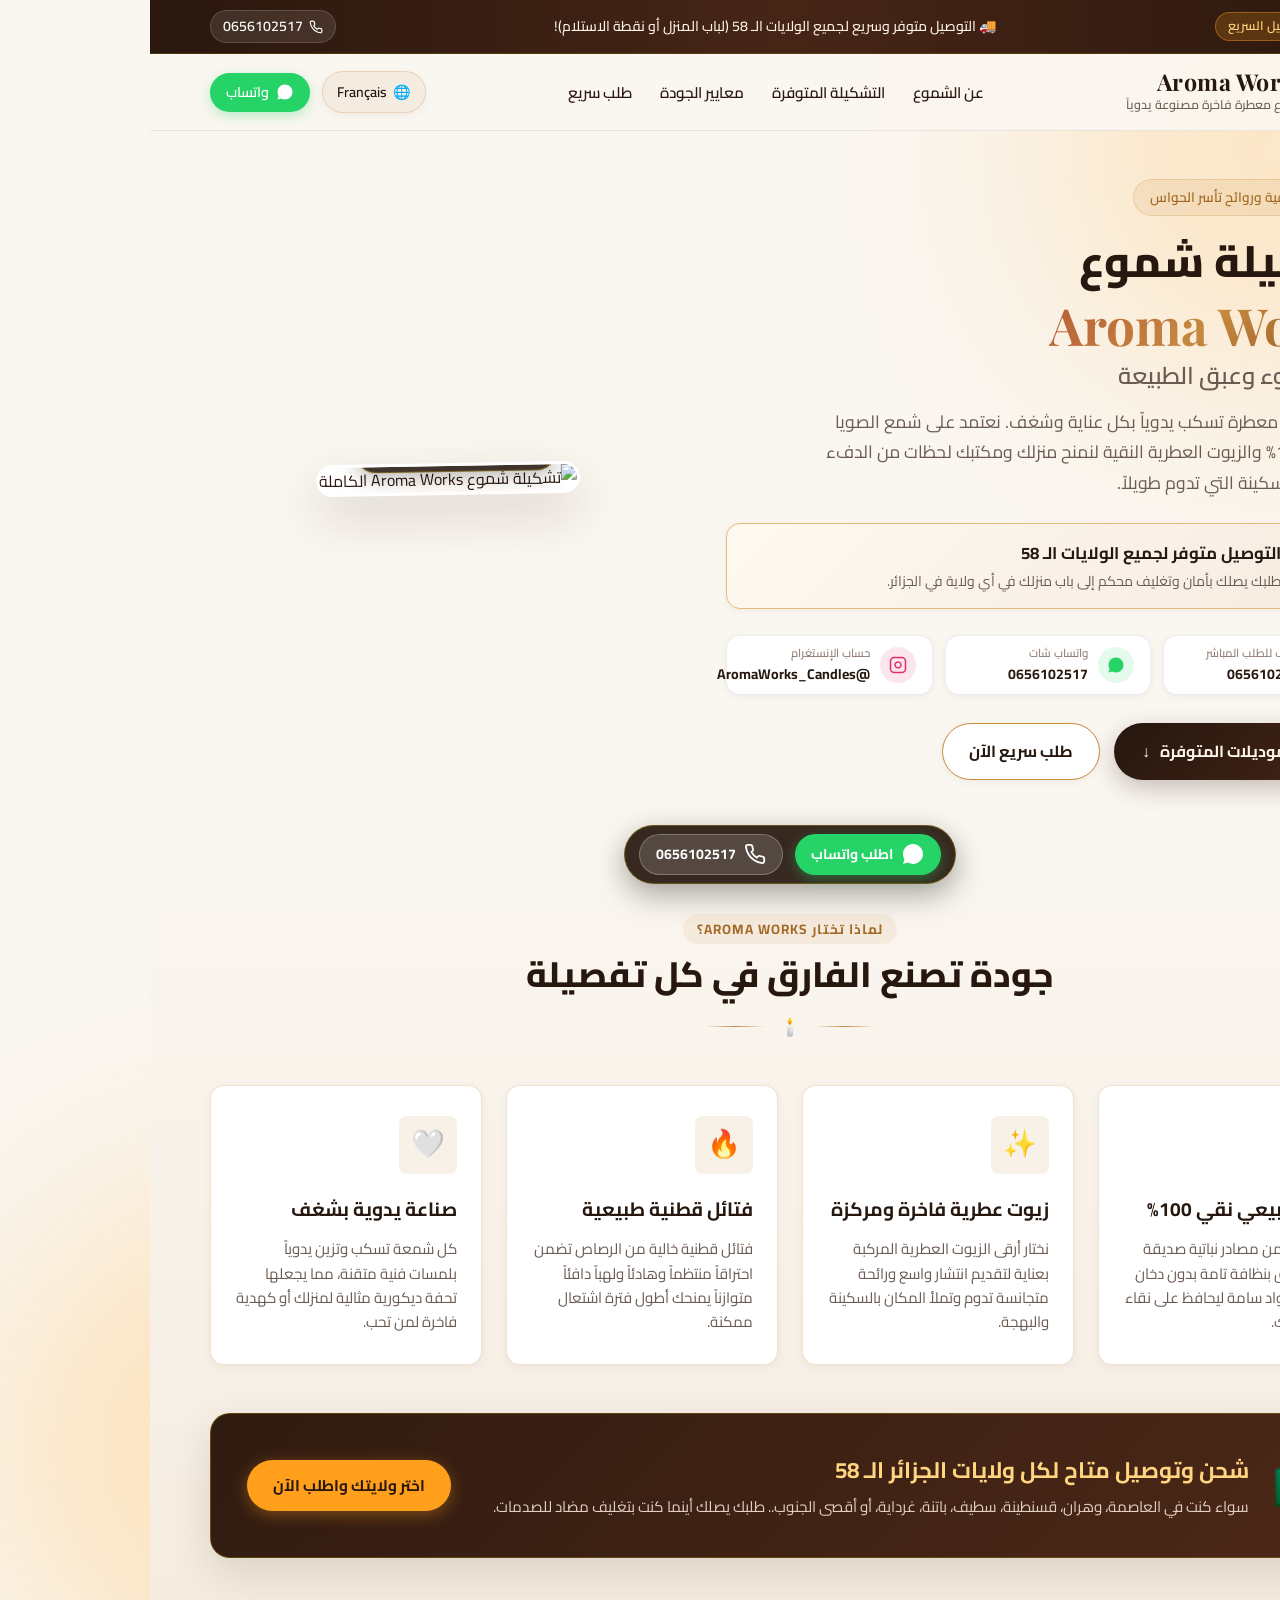
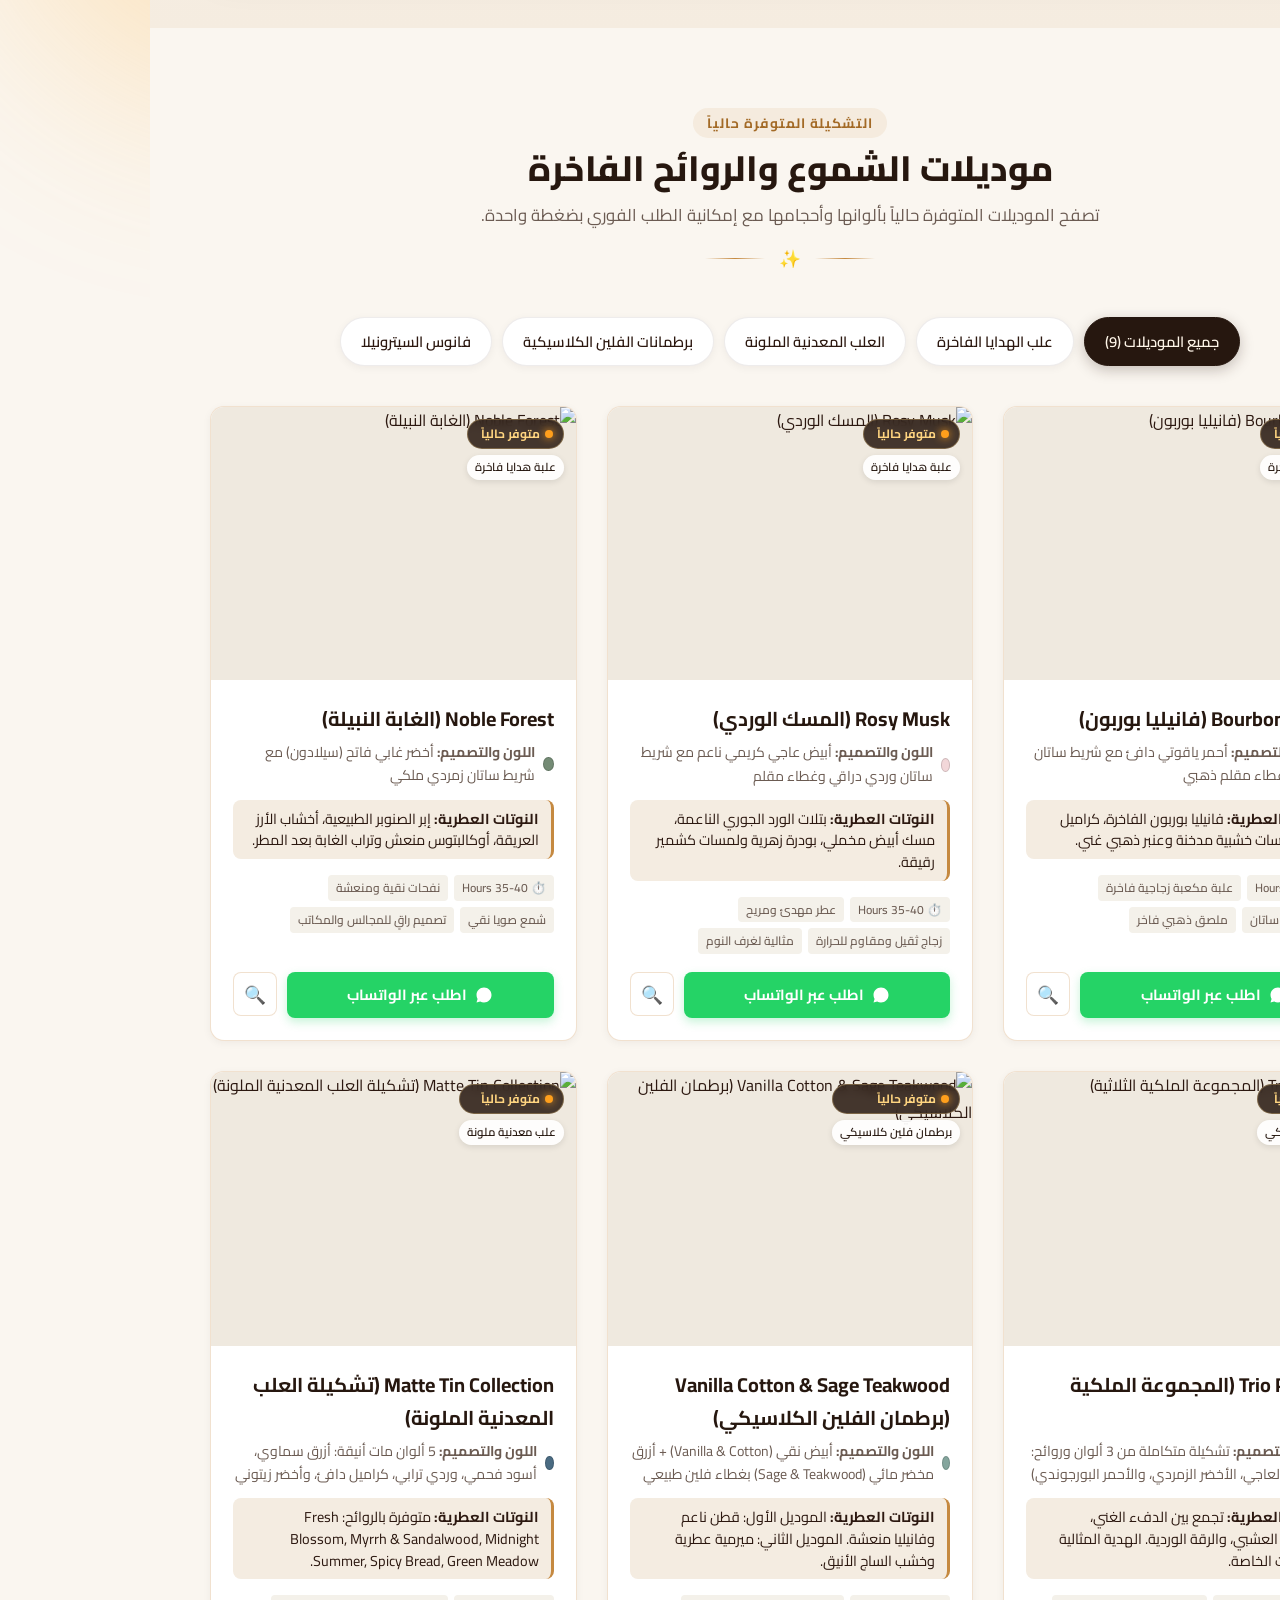
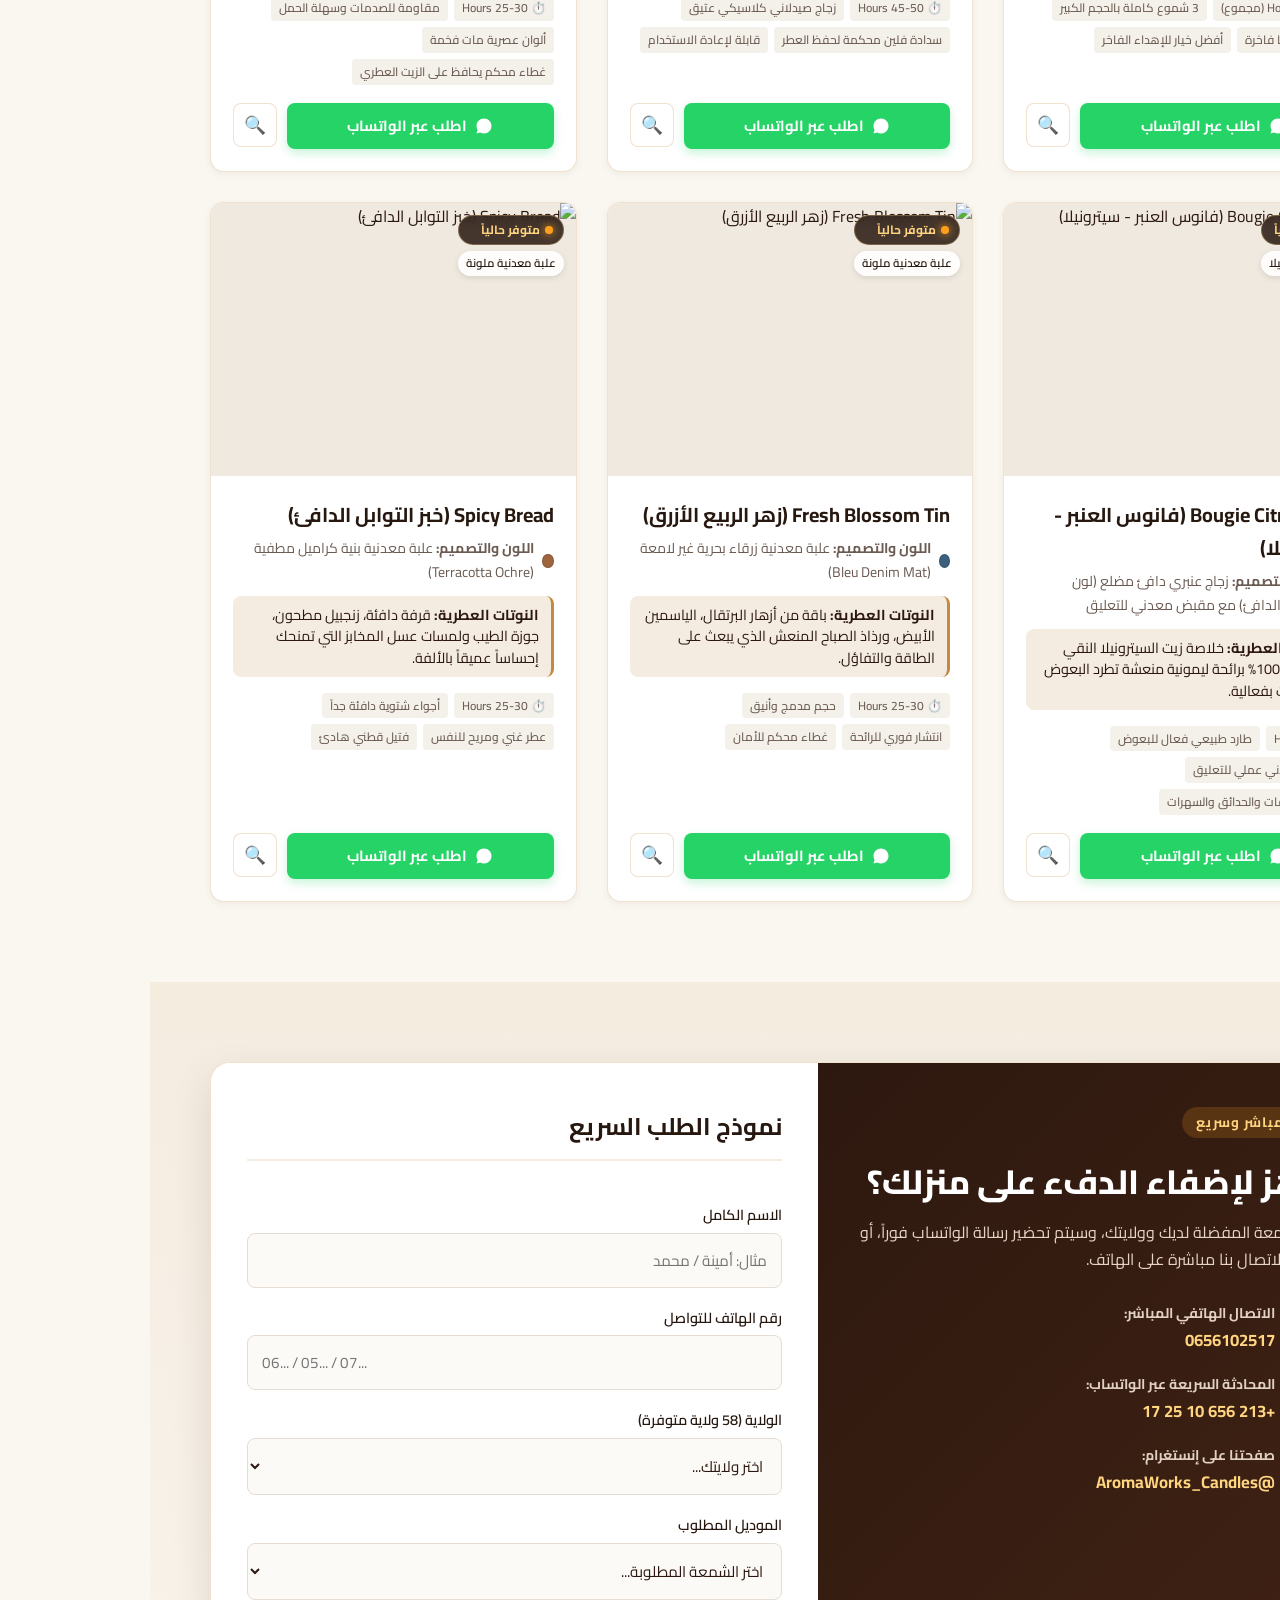
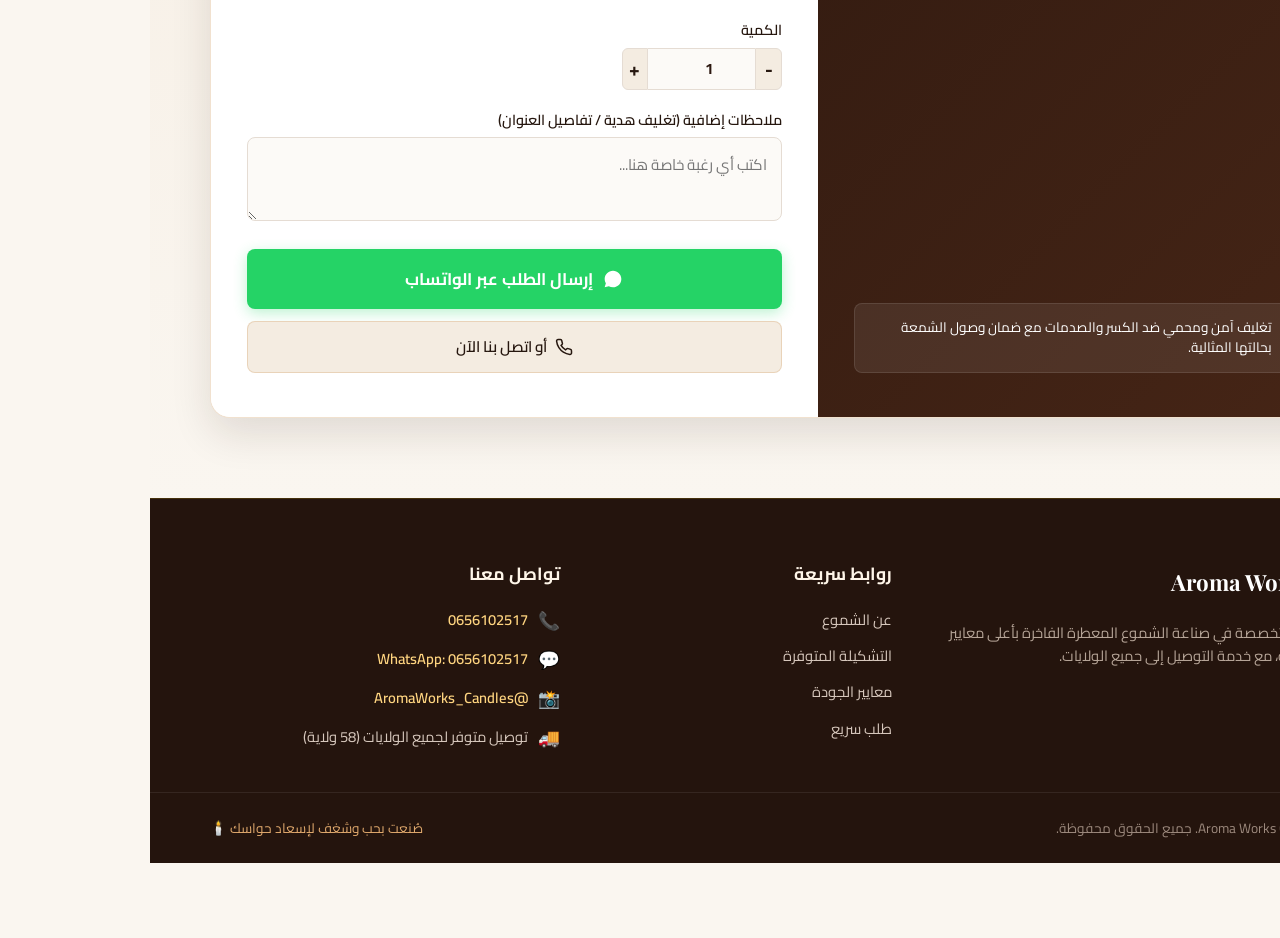
==== commit 85849e15: "Add files via upload" ====
--- a/index.html
+++ b/index.html
@@ -2,17 +2,17 @@
 <html lang="ar" dir="rtl">
 <head>
   <meta charset="UTF-8">
-  <meta name="viewport" content="width=device-width, initial-scale=1.0">
+  <meta name="viewport" content="width=device-width, initial-scale=1.0, maximum-scale=5.0">
   <title>Aroma Works Candles | تشكيلة الشموع المعطرة الفاخرة</title>
   <meta name="description" content="بروفايل وتشكيلة شموع Aroma Works الفاخرة. شمع طبيعي، روائح آسرة، وتوصيل متوفر لجميع الولايات الـ 58 في الجزائر.">
 
   <!-- Favicon / Profile Icon -->
   <link rel="icon" type="image/jpeg" href="photo_1_2026-09-04_14-48-35.jpg">
 
-  <!-- Google Fonts: Cairo & Amiri for Arabic, Playfair Display & Plus Jakarta Sans for Latin -->
+  <!-- Google Fonts -->
   <link rel="preconnect" href="https://fonts.googleapis.com">
   <link rel="preconnect" href="https://fonts.gstatic.com" crossorigin>
-  <link href="https://fonts.googleapis.com/css2?family=Amiri:ital,wght@0,400;0,700;1,400&family=Cairo:wght@300;400;500;600;700;800&family=Playfair+Display:ital,wght@0,400;0,600;0,700;1,400&family=Plus+Jakarta+Sans:wght@300;400;500;600;700&display=swap" rel="stylesheet">
+  <link href="https://fonts.googleapis.com/css2?family=Cairo:wght@400;600;700;800&family=Playfair+Display:ital,wght@0,600;0,700;1,400&family=Plus+Jakarta+Sans:wght@400;600;700&display=swap" rel="stylesheet">
 
   <!-- Main Stylesheet -->
   <link rel="stylesheet" href="style.css">
@@ -112,7 +112,7 @@
           <div class="delivery-icon-box">
             <svg viewBox="0 0 24 24" width="28" height="28" fill="none" stroke="currentColor" stroke-width="2">
               <rect x="1" y="3" width="15" height="13"></rect>
-              <polygon points="16 8 20 8 23 11 23 16 16 16 16 8"></polygon>
+              <polygon points="16 8 20 8 23 11 23 16 16 16 8"></polygon>
               <circle cx="5.5" cy="18.5" r="2.5"></circle>
               <circle cx="18.5" cy="18.5" r="2.5"></circle>
             </svg>
@@ -290,9 +290,306 @@
         <button class="filter-btn" data-filter="lantern" data-i18n="filter_lantern">فانوس السيترونيلا</button>
       </div>
 
-      <!-- Products Grid -->
+      <!-- Products Grid (Pre-rendered for full mobile offline/local reliability) -->
       <div class="products-grid" id="productsContainer">
-        <!-- Rendered dynamically via app.js for full bilingual and filtering support -->
+        
+        <!-- Product 1: Bourbon Vanilla -->
+        <article class="product-card" data-category="luxury-cube">
+          <div class="product-image-box" onclick="openProductModal('bourbon-vanilla-luxury')">
+            <img src="photo_3_2026-09-04_14-48-35.jpg" alt="Bourbon Vanilla" class="product-img" loading="lazy">
+            <div class="product-badges">
+              <span class="badge-stock"><span class="pulse-dot"></span> متوفر حالياً</span>
+              <span class="badge-type">علبة هدايا فاخرة</span>
+            </div>
+            <div class="view-details-overlay"><span class="btn-view-quick">معاينة التفاصيل</span></div>
+          </div>
+          <div class="product-details">
+            <h3 class="product-title">Bourbon Vanilla (فانيليا بوربون)</h3>
+            <div class="product-color-row">
+              <span class="color-dot" style="background-color: #9E2A2B;"></span>
+              <span><strong>اللون والتصميم:</strong> أحمر ياقوتي دافئ مع شريط ساتان نبيذي</span>
+            </div>
+            <div class="product-notes">
+              <strong>النوتات العطرية:</strong> فانيليا بوربون الفاخرة، كراميل دافئ، لمسات خشبية مدخنة وعنبر ذهبي.
+            </div>
+            <div class="product-features-tags">
+              <span class="feature-tag">⏱️ 35-40 Hours</span>
+              <span class="feature-tag">علبة مكعبة زجاجية فاخرة</span>
+              <span class="feature-tag">شريط هدايا ساتان</span>
+            </div>
+            <div class="product-actions">
+              <a href="https://wa.me/213656102517?text=%D9%85%D8%B1%D8%AD%D8%A8%D8%A7%D9%8B%20Aroma%20Works%D8%8C%20%D8%A3%D8%B1%D9%8A%D8%AF%20%D8%B7%D9%84%D8%A8%20%D8%B4%D9%85%D8%B9%D8%A9%20Bourbon%20Vanilla" target="_blank" rel="noopener" class="btn-card-wa">
+                <span>اطلب عبر الواتساب</span>
+              </a>
+              <button type="button" class="btn-card-details" onclick="openProductModal('bourbon-vanilla-luxury')">🔍</button>
+            </div>
+          </div>
+        </article>
+
+        <!-- Product 2: Rosy Musk -->
+        <article class="product-card" data-category="luxury-cube">
+          <div class="product-image-box" onclick="openProductModal('rosy-musk-luxury')">
+            <img src="photo_9_2026-09-04_14-48-35.jpg" alt="Rosy Musk" class="product-img" loading="lazy">
+            <div class="product-badges">
+              <span class="badge-stock"><span class="pulse-dot"></span> متوفر حالياً</span>
+              <span class="badge-type">علبة هدايا فاخرة</span>
+            </div>
+            <div class="view-details-overlay"><span class="btn-view-quick">معاينة التفاصيل</span></div>
+          </div>
+          <div class="product-details">
+            <h3 class="product-title">Rosy Musk (المسك الوردي)</h3>
+            <div class="product-color-row">
+              <span class="color-dot" style="background-color: #F2D7D9;"></span>
+              <span><strong>اللون والتصميم:</strong> أبيض عاجي ناعم مع شريط وردي دراقي</span>
+            </div>
+            <div class="product-notes">
+              <strong>النوتات العطرية:</strong> بتلات الورد الجوري الناعمة، مسك أبيض مخملي، وبودرة زهرية رقيقة.
+            </div>
+            <div class="product-features-tags">
+              <span class="feature-tag">⏱️ 35-40 Hours</span>
+              <span class="feature-tag">عطر مهدئ ومريح</span>
+              <span class="feature-tag">مثالية لغرف النوم</span>
+            </div>
+            <div class="product-actions">
+              <a href="https://wa.me/213656102517?text=%D9%85%D8%B1%D8%AD%D8%A8%D8%A7%D9%8B%20Aroma%20Works%D8%8C%20%D8%A3%D8%B1%D9%8A%D8%AF%20%D8%B7%D9%84%D8%A8%20%D8%B4%D9%85%D8%B9%D8%A9%20Rosy%20Musk" target="_blank" rel="noopener" class="btn-card-wa">
+                <span>اطلب عبر الواتساب</span>
+              </a>
+              <button type="button" class="btn-card-details" onclick="openProductModal('rosy-musk-luxury')">🔍</button>
+            </div>
+          </div>
+        </article>
+
+        <!-- Product 3: Noble Forest -->
+        <article class="product-card" data-category="luxury-cube">
+          <div class="product-image-box" onclick="openProductModal('noble-forest-luxury')">
+            <img src="photo_5_2026-09-04_14-48-35.jpg" alt="Noble Forest" class="product-img" loading="lazy">
+            <div class="product-badges">
+              <span class="badge-stock"><span class="pulse-dot"></span> متوفر حالياً</span>
+              <span class="badge-type">علبة هدايا فاخرة</span>
+            </div>
+            <div class="view-details-overlay"><span class="btn-view-quick">معاينة التفاصيل</span></div>
+          </div>
+          <div class="product-details">
+            <h3 class="product-title">Noble Forest (الغابة النبيلة)</h3>
+            <div class="product-color-row">
+              <span class="color-dot" style="background-color: #748B75;"></span>
+              <span><strong>اللون والتصميم:</strong> أخضر غابي فاتح (سيلادون) مع شريط زمردي</span>
+            </div>
+            <div class="product-notes">
+              <strong>النوتات العطرية:</strong> إبر الصنوبر الطبيعية، أخشاب الأرز، أوكالبتوس منعش وتراب الغابة.
+            </div>
+            <div class="product-features-tags">
+              <span class="feature-tag">⏱️ 35-40 Hours</span>
+              <span class="feature-tag">نفحات نقية ومنعشة</span>
+              <span class="feature-tag">شمع صويا نقي</span>
+            </div>
+            <div class="product-actions">
+              <a href="https://wa.me/213656102517?text=%D9%85%D8%B1%D8%AD%D8%A8%D8%A7%D9%8B%20Aroma%20Works%D8%8C%20%D8%A3%D8%B1%D9%8A%D8%AF%20%D8%B7%D9%84%D8%A8%20%D8%B4%D9%85%D8%B9%D8%A9%20Noble%20Forest" target="_blank" rel="noopener" class="btn-card-wa">
+                <span>اطلب عبر الواتساب</span>
+              </a>
+              <button type="button" class="btn-card-details" onclick="openProductModal('noble-forest-luxury')">🔍</button>
+            </div>
+          </div>
+        </article>
+
+        <!-- Product 4: Trio Prestige -->
+        <article class="product-card" data-category="luxury-cube">
+          <div class="product-image-box" onclick="openProductModal('luxury-trio-box')">
+            <img src="photo_8_2026-09-04_14-48-35.jpg" alt="Trio Prestige" class="product-img" loading="lazy">
+            <div class="product-badges">
+              <span class="badge-stock"><span class="pulse-dot"></span> متوفر حالياً</span>
+              <span class="badge-type">طقم هدايا ملكي</span>
+            </div>
+            <div class="view-details-overlay"><span class="btn-view-quick">معاينة التفاصيل</span></div>
+          </div>
+          <div class="product-details">
+            <h3 class="product-title">Trio Prestige (المجموعة الملكية الثلاثية)</h3>
+            <div class="product-color-row">
+              <span class="color-dot" style="background-color: #C58940;"></span>
+              <span><strong>اللون والتصميم:</strong> 3 علب كاملة: وردي عاجي، أخضر زمردي، أحمر نبيذي</span>
+            </div>
+            <div class="product-notes">
+              <strong>النوتات العطرية:</strong> تجمع بين الدفء الغني، الانتعاش العشبي، والرقة الوردية.
+            </div>
+            <div class="product-features-tags">
+              <span class="feature-tag">⏱️ 120 Hours مجموع</span>
+              <span class="feature-tag">3 شموع كاملة بالحجم الكبير</span>
+              <span class="feature-tag">أفضل خيار للإهداء</span>
+            </div>
+            <div class="product-actions">
+              <a href="https://wa.me/213656102517?text=%D9%85%D8%B1%D8%AD%D8%A8%D8%A7%D9%8B%20Aroma%20Works%D8%8C%20%D8%A3%D8%B1%D9%8A%D8%AF%20%D8%B7%D9%84%D8%A8%20%D8%B7%D9%82%D9%85%20Trio%20Prestige" target="_blank" rel="noopener" class="btn-card-wa">
+                <span>اطلب عبر الواتساب</span>
+              </a>
+              <button type="button" class="btn-card-details" onclick="openProductModal('luxury-trio-box')">🔍</button>
+            </div>
+          </div>
+        </article>
+
+        <!-- Product 5: Apothecary Cork Jars -->
+        <article class="product-card" data-category="cork-jar">
+          <div class="product-image-box" onclick="openProductModal('apothecary-duo-cork')">
+            <img src="photo_4_2026-09-04_14-48-35.jpg" alt="Apothecary Jars" class="product-img" loading="lazy">
+            <div class="product-badges">
+              <span class="badge-stock"><span class="pulse-dot"></span> متوفر حالياً</span>
+              <span class="badge-type">برطمان فلين كلاسيكي</span>
+            </div>
+            <div class="view-details-overlay"><span class="btn-view-quick">معاينة التفاصيل</span></div>
+          </div>
+          <div class="product-details">
+            <h3 class="product-title">Vanilla Cotton & Sage Teakwood</h3>
+            <div class="product-color-row">
+              <span class="color-dot" style="background-color: #84A59D;"></span>
+              <span><strong>اللون والتصميم:</strong> أبيض نقي + أزرق مخضر بغطاء فلين طبيعي</span>
+            </div>
+            <div class="product-notes">
+              <strong>النوتات العطرية:</strong> الموديل الأول: قطن ناعم وفانيليا. الموديل الثاني: ميرمية وخشب الساج.
+            </div>
+            <div class="product-features-tags">
+              <span class="feature-tag">⏱️ 45-50 Hours</span>
+              <span class="feature-tag">زجاج كلاسيكي عتيق</span>
+              <span class="feature-tag">سدادة فلين محكمة</span>
+            </div>
+            <div class="product-actions">
+              <a href="https://wa.me/213656102517?text=%D9%85%D8%B1%D8%AD%D8%A8%D8%A7%D9%8B%20Aroma%20Works%D8%8C%20%D8%A3%D8%B1%D9%8A%D8%AF%20%D8%B7%D9%84%D8%A8%20%D8%A8%D8%B1%D8%B7%D9%85%D8%A7%D9%86%20%D8%A7%D9%84%D9%81%D9%84%D9%8A%D9%86" target="_blank" rel="noopener" class="btn-card-wa">
+                <span>اطلب عبر الواتساب</span>
+              </a>
+              <button type="button" class="btn-card-details" onclick="openProductModal('apothecary-duo-cork')">🔍</button>
+            </div>
+          </div>
+        </article>
+
+        <!-- Product 6: Matte Tin Travel Collection -->
+        <article class="product-card" data-category="matte-tin">
+          <div class="product-image-box" onclick="openProductModal('matte-tin-travel-collection')">
+            <img src="photo_7_2026-09-04_14-48-35.jpg" alt="Matte Tin Collection" class="product-img" loading="lazy">
+            <div class="product-badges">
+              <span class="badge-stock"><span class="pulse-dot"></span> متوفر حالياً</span>
+              <span class="badge-type">علب معدنية ملونة</span>
+            </div>
+            <div class="view-details-overlay"><span class="btn-view-quick">معاينة التفاصيل</span></div>
+          </div>
+          <div class="product-details">
+            <h3 class="product-title">Matte Tin Collection (تشكيلة العلب المعدنية)</h3>
+            <div class="product-color-row">
+              <span class="color-dot" style="background-color: #4A6B82;"></span>
+              <span><strong>اللون والتصميم:</strong> 5 ألوان مات: أزرق، أسود، وردي ترابي، كراميل، زيتوني</span>
+            </div>
+            <div class="product-notes">
+              <strong>النوتات العطرية:</strong> Fresh Blossom, Myrrh & Sandalwood, Midnight Summer, Spicy Bread, Green Meadow.
+            </div>
+            <div class="product-features-tags">
+              <span class="feature-tag">⏱️ 25-30 Hours</span>
+              <span class="feature-tag">مقاومة للصدمات وسهلة الحمل</span>
+              <span class="feature-tag">ألوان مات عصرية</span>
+            </div>
+            <div class="product-actions">
+              <a href="https://wa.me/213656102517?text=%D9%85%D8%B1%D8%AD%D8%A8%D8%A7%D9%8B%20Aroma%20Works%D8%8C%20%D8%A3%D8%B1%D9%8A%D8%AF%20%D8%B7%D9%84%D8%A8%20%D8%A7%D9%84%D8%B9%D9%84%D8%A8%20%D8%A7%D9%84%D9%85%D8%B9%D8%AF%D9%86%D9%8A%D8%A9" target="_blank" rel="noopener" class="btn-card-wa">
+                <span>اطلب عبر الواتساب</span>
+              </a>
+              <button type="button" class="btn-card-details" onclick="openProductModal('matte-tin-travel-collection')">🔍</button>
+            </div>
+          </div>
+        </article>
+
+        <!-- Product 7: Bougie Citronnelle -->
+        <article class="product-card" data-category="lantern">
+          <div class="product-image-box" onclick="openProductModal('citronella-lantern')">
+            <img src="photo_6_2026-09-04_14-48-35.jpg" alt="Bougie Citronnelle" class="product-img" loading="lazy">
+            <div class="product-badges">
+              <span class="badge-stock"><span class="pulse-dot"></span> متوفر حالياً</span>
+              <span class="badge-type">فانوس سيترونيلا</span>
+            </div>
+            <div class="view-details-overlay"><span class="btn-view-quick">معاينة التفاصيل</span></div>
+          </div>
+          <div class="product-details">
+            <h3 class="product-title">Bougie Citronnelle (فانوس العنبر - سيترونيلا)</h3>
+            <div class="product-color-row">
+              <span class="color-dot" style="background-color: #D47334;"></span>
+              <span><strong>اللون والتصميم:</strong> زجاج عنبري دافئ مضلع مع مقبض معدني للتعليق</span>
+            </div>
+            <div class="product-notes">
+              <strong>النوتات العطرية:</strong> زيت السيترونيلا النقي 100% برائحة ليمونية منعشة طاردة للبعوض.
+            </div>
+            <div class="product-features-tags">
+              <span class="feature-tag">⏱️ 10 Hours اشتعال</span>
+              <span class="feature-tag">طارد طبيعي للبعوض</span>
+              <span class="feature-tag">مثالية للجلسات الخارجية</span>
+            </div>
+            <div class="product-actions">
+              <a href="https://wa.me/213656102517?text=%D9%85%D8%B1%D8%AD%D8%A8%D8%A7%D9%8B%20Aroma%20Works%D8%8C%20%D8%A3%D8%B1%D9%8A%D8%AF%20%D8%B7%D9%84%D8%A8%20%D9%81%D8%A7%D9%86%D9%88%D8%B3%20%D8%A7%D9%84%D8%B3%D9%8A%D8%AA%D8%B1%D9%88%D9%86%D9%8A%D9%84%D8%A7" target="_blank" rel="noopener" class="btn-card-wa">
+                <span>اطلب عبر الواتساب</span>
+              </a>
+              <button type="button" class="btn-card-details" onclick="openProductModal('citronella-lantern')">🔍</button>
+            </div>
+          </div>
+        </article>
+
+        <!-- Product 8: Fresh Blossom Tin -->
+        <article class="product-card" data-category="matte-tin">
+          <div class="product-image-box" onclick="openProductModal('fresh-blossom-tin')">
+            <img src="photo_2_2026-09-04_14-48-35.jpg" alt="Fresh Blossom Tin" class="product-img" loading="lazy">
+            <div class="product-badges">
+              <span class="badge-stock"><span class="pulse-dot"></span> متوفر حالياً</span>
+              <span class="badge-type">علبة معدنية ملونة</span>
+            </div>
+            <div class="view-details-overlay"><span class="btn-view-quick">معاينة التفاصيل</span></div>
+          </div>
+          <div class="product-details">
+            <h3 class="product-title">Fresh Blossom Tin (زهر الربيع الأزرق)</h3>
+            <div class="product-color-row">
+              <span class="color-dot" style="background-color: #3D617D;"></span>
+              <span><strong>اللون والتصميم:</strong> علبة معدنية زرقاء بحرية غير لامعة</span>
+            </div>
+            <div class="product-notes">
+              <strong>النوتات العطرية:</strong> أزهار البرتقال، الياسمين الأبيض، ورذاذ الصباح المنعش.
+            </div>
+            <div class="product-features-tags">
+              <span class="feature-tag">⏱️ 25-30 Hours</span>
+              <span class="feature-tag">حجم مدمج وأنيق</span>
+              <span class="feature-tag">انتشار فوري للرائحة</span>
+            </div>
+            <div class="product-actions">
+              <a href="https://wa.me/213656102517?text=%D9%85%D8%B1%D8%AD%D8%A8%D8%A7%D9%8B%20Aroma%20Works%D8%8C%20%D8%A3%D8%B1%D9%8A%D8%AF%20%D8%B7%D9%84%D8%A8%20%D8%B4%D9%85%D8%B9%D8%A9%20Fresh%20Blossom" target="_blank" rel="noopener" class="btn-card-wa">
+                <span>اطلب عبر الواتساب</span>
+              </a>
+              <button type="button" class="btn-card-details" onclick="openProductModal('fresh-blossom-tin')">🔍</button>
+            </div>
+          </div>
+        </article>
+
+        <!-- Product 9: Spicy Bread Tin -->
+        <article class="product-card" data-category="matte-tin">
+          <div class="product-image-box" onclick="openProductModal('spicy-bread-tin')">
+            <img src="photo_7_2026-09-04_14-48-35.jpg" alt="Spicy Bread" class="product-img" loading="lazy">
+            <div class="product-badges">
+              <span class="badge-stock"><span class="pulse-dot"></span> متوفر حالياً</span>
+              <span class="badge-type">علبة معدنية ملونة</span>
+            </div>
+            <div class="view-details-overlay"><span class="btn-view-quick">معاينة التفاصيل</span></div>
+          </div>
+          <div class="product-details">
+            <h3 class="product-title">Spicy Bread (خبز التوابل الدافئ)</h3>
+            <div class="product-color-row">
+              <span class="color-dot" style="background-color: #9E643C;"></span>
+              <span><strong>اللون والتصميم:</strong> علبة معدنية بنية كراميل مطفية</span>
+            </div>
+            <div class="product-notes">
+              <strong>النوتات العطرية:</strong> قرفة دافئة، زنجبيل مطحون، جوزة الطيب ولمسات عسل المخابز.
+            </div>
+            <div class="product-features-tags">
+              <span class="feature-tag">⏱️ 25-30 Hours</span>
+              <span class="feature-tag">أجواء دافئة ومريحة</span>
+              <span class="feature-tag">فتيل قطني هادئ</span>
+            </div>
+            <div class="product-actions">
+              <a href="https://wa.me/213656102517?text=%D9%85%D8%B1%D8%AD%D8%A8%D8%A7%D9%8B%20Aroma%20Works%D8%8C%20%D8%A3%D8%B1%D9%8A%D8%AF%20%D8%B7%D9%84%D8%A8%20%D8%B4%D9%85%D8%B9%D8%A9%20Spicy%20Bread" target="_blank" rel="noopener" class="btn-card-wa">
+                <span>اطلب عبر الواتساب</span>
+              </a>
+              <button type="button" class="btn-card-details" onclick="openProductModal('spicy-bread-tin')">🔍</button>
+            </div>
+          </div>
+        </article>
+
       </div>
     </div>
   </section>
@@ -357,12 +654,69 @@
                 <input type="tel" id="customerPhone" required placeholder="06... / 05... / 07..." data-i18n-placeholder="form_phone_placeholder">
               </div>
 
-              <!-- Wilaya Selector (58 Algerian Wilayas) -->
+              <!-- Wilaya Selector (All 58 Algerian Wilayas pre-rendered) -->
               <div class="form-group">
                 <label for="customerWilaya" data-i18n="form_wilaya_label">الولاية (58 ولاية متوفرة)</label>
                 <select id="customerWilaya" required>
                   <option value="" disabled selected data-i18n="form_wilaya_placeholder">اختر ولايتك...</option>
-                  <!-- Populated dynamically with all 58 wilayas in Arabic & French -->
+                  <option value="01 - أدرار">01 - أدرار</option>
+                  <option value="02 - الشلف">02 - الشلف</option>
+                  <option value="03 - الأغواط">03 - الأغواط</option>
+                  <option value="04 - أم البواقي">04 - أم البواقي</option>
+                  <option value="05 - باتنة">05 - باتنة</option>
+                  <option value="06 - بجاية">06 - بجاية</option>
+                  <option value="07 - بسكرة">07 - بسكرة</option>
+                  <option value="08 - بشار">08 - بشار</option>
+                  <option value="09 - البليدة">09 - البليدة</option>
+                  <option value="10 - البويرة">10 - البويرة</option>
+                  <option value="11 - تمنراست">11 - تمنراست</option>
+                  <option value="12 - تبسة">12 - تبسة</option>
+                  <option value="13 - تلمسان">13 - تلمسان</option>
+                  <option value="14 - تيارت">14 - تيارت</option>
+                  <option value="15 - تيزي وزو">15 - تيزي وزو</option>
+                  <option value="16 - الجزائر (العاصمة)">16 - الجزائر (العاصمة)</option>
+                  <option value="17 - الجلفة">17 - الجلفة</option>
+                  <option value="18 - جيجل">18 - جيجل</option>
+                  <option value="19 - سطيف">19 - سطيف</option>
+                  <option value="20 - سعيدة">20 - سعيدة</option>
+                  <option value="21 - سكيكدة">21 - سكيكدة</option>
+                  <option value="22 - سيدي بلعباس">22 - سيدي بلعباس</option>
+                  <option value="23 - عنابة">23 - عنابة</option>
+                  <option value="24 - قالمة">24 - قالمة</option>
+                  <option value="25 - قسنطينة">25 - قسنطينة</option>
+                  <option value="26 - المدية">26 - المدية</option>
+                  <option value="27 - مستغانم">27 - مستغانم</option>
+                  <option value="28 - المسيلة">28 - المسيلة</option>
+                  <option value="29 - معسكر">29 - معسكر</option>
+                  <option value="30 - ورقلة">30 - ورقلة</option>
+                  <option value="31 - وهران">31 - وهران</option>
+                  <option value="32 - البيض">32 - البيض</option>
+                  <option value="33 - إليزي">33 - إليزي</option>
+                  <option value="34 - برج بوعريريج">34 - برج بوعريريج</option>
+                  <option value="35 - بومرداس">35 - بومرداس</option>
+                  <option value="36 - الطارف">36 - الطارف</option>
+                  <option value="37 - تندوف">37 - تندوف</option>
+                  <option value="38 - تسمسيلت">38 - تسمسيلت</option>
+                  <option value="39 - الوادي">39 - الوادي</option>
+                  <option value="40 - خنشلة">40 - خنشلة</option>
+                  <option value="41 - سوق أهراس">41 - سوق أهراس</option>
+                  <option value="42 - تيبازة">42 - تيبازة</option>
+                  <option value="43 - ميلة">43 - ميلة</option>
+                  <option value="44 - عين الدفلى">44 - عين الدفلى</option>
+                  <option value="45 - النعامة">45 - النعامة</option>
+                  <option value="46 - عين تموشنت">46 - عين تموشنت</option>
+                  <option value="47 - غرداية">47 - غرداية</option>
+                  <option value="48 - غليزان">48 - غليزان</option>
+                  <option value="49 - تيميمون">49 - تيميمون</option>
+                  <option value="50 - برج باجي مختار">50 - برج باجي مختار</option>
+                  <option value="51 - أولاد جلال">51 - أولاد جلال</option>
+                  <option value="52 - بني عباس">52 - بني عباس</option>
+                  <option value="53 - عين صالح">53 - عين صالح</option>
+                  <option value="54 - عين قزام">54 - عين قزام</option>
+                  <option value="55 - تقرت">55 - تقرت</option>
+                  <option value="56 - جانت">56 - جانت</option>
+                  <option value="57 - المغير">57 - المغير</option>
+                  <option value="58 - المنيعة">58 - المنيعة</option>
                 </select>
               </div>
 
@@ -371,7 +725,15 @@
                 <label for="candleChoice" data-i18n="form_candle_label">الموديل المطلوب</label>
                 <select id="candleChoice" required>
                   <option value="" disabled selected data-i18n="form_candle_placeholder">اختر الشمعة المطلوبة...</option>
-                  <!-- Populated dynamically from catalog -->
+                  <option value="Bourbon Vanilla (فانيليا بوربون)">Bourbon Vanilla (فانيليا بوربون)</option>
+                  <option value="Rosy Musk (المسك الوردي)">Rosy Musk (المسك الوردي)</option>
+                  <option value="Noble Forest (الغابة النبيلة)">Noble Forest (الغابة النبيلة)</option>
+                  <option value="Trio Prestige (المجموعة الملكية الثلاثية)">Trio Prestige (المجموعة الملكية الثلاثية)</option>
+                  <option value="Vanilla Cotton & Sage Teakwood">Vanilla Cotton & Sage Teakwood</option>
+                  <option value="Matte Tin Collection (تشكيلة العلب المعدنية)">Matte Tin Collection (تشكيلة العلب المعدنية)</option>
+                  <option value="Bougie Citronnelle (فانوس العنبر - سيترونيلا)">Bougie Citronnelle (فانوس العنبر - سيترونيلا)</option>
+                  <option value="Fresh Blossom Tin (زهر الربيع الأزرق)">Fresh Blossom Tin (زهر الربيع الأزرق)</option>
+                  <option value="Spicy Bread (خبز التوابل الدافئ)">Spicy Bread (خبز التوابل الدافئ)</option>
                 </select>
               </div>
 
--- a/style.css
+++ b/style.css
@@ -77,6 +77,7 @@
   font-size: 16px;
   overflow-x: hidden;
   position: relative;
+  padding-bottom: 75px; /* Safe area for floating bottom action bar on mobile */
   transition: background-color var(--transition-smooth);
 }
 
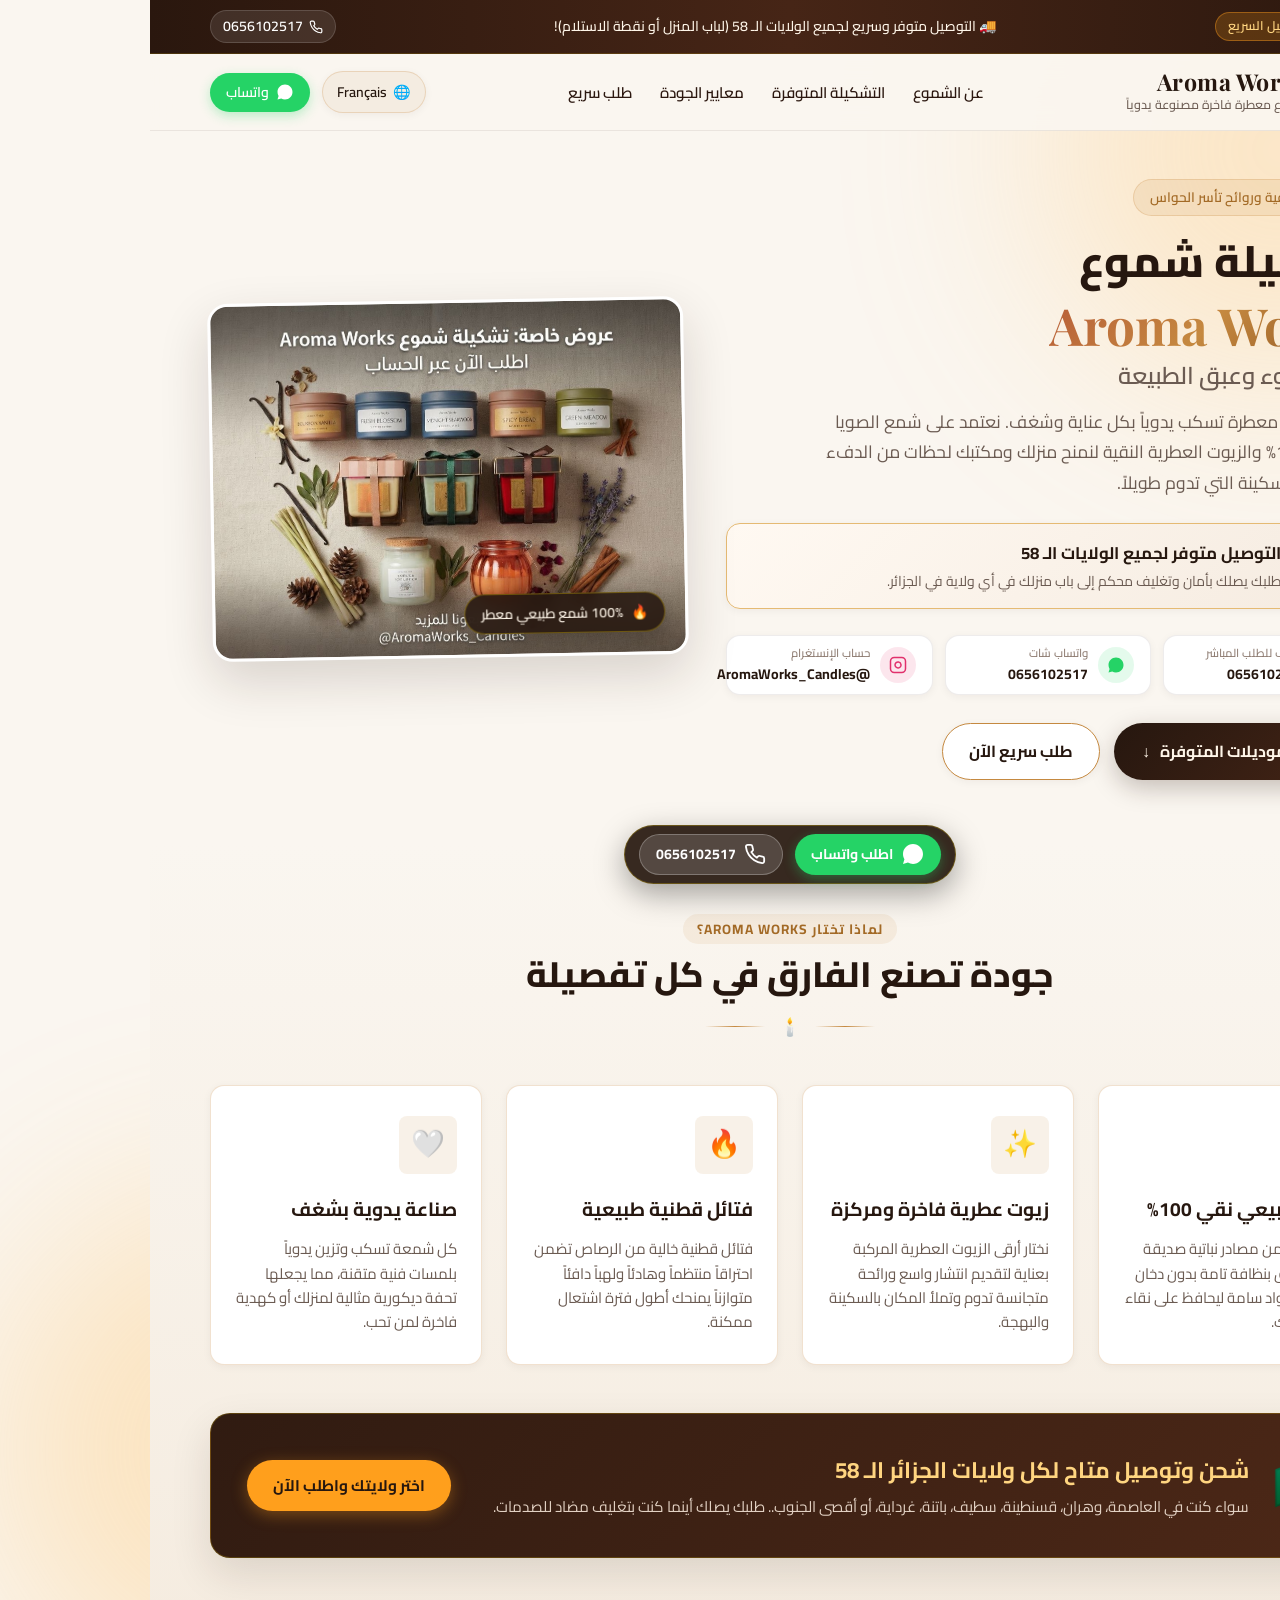
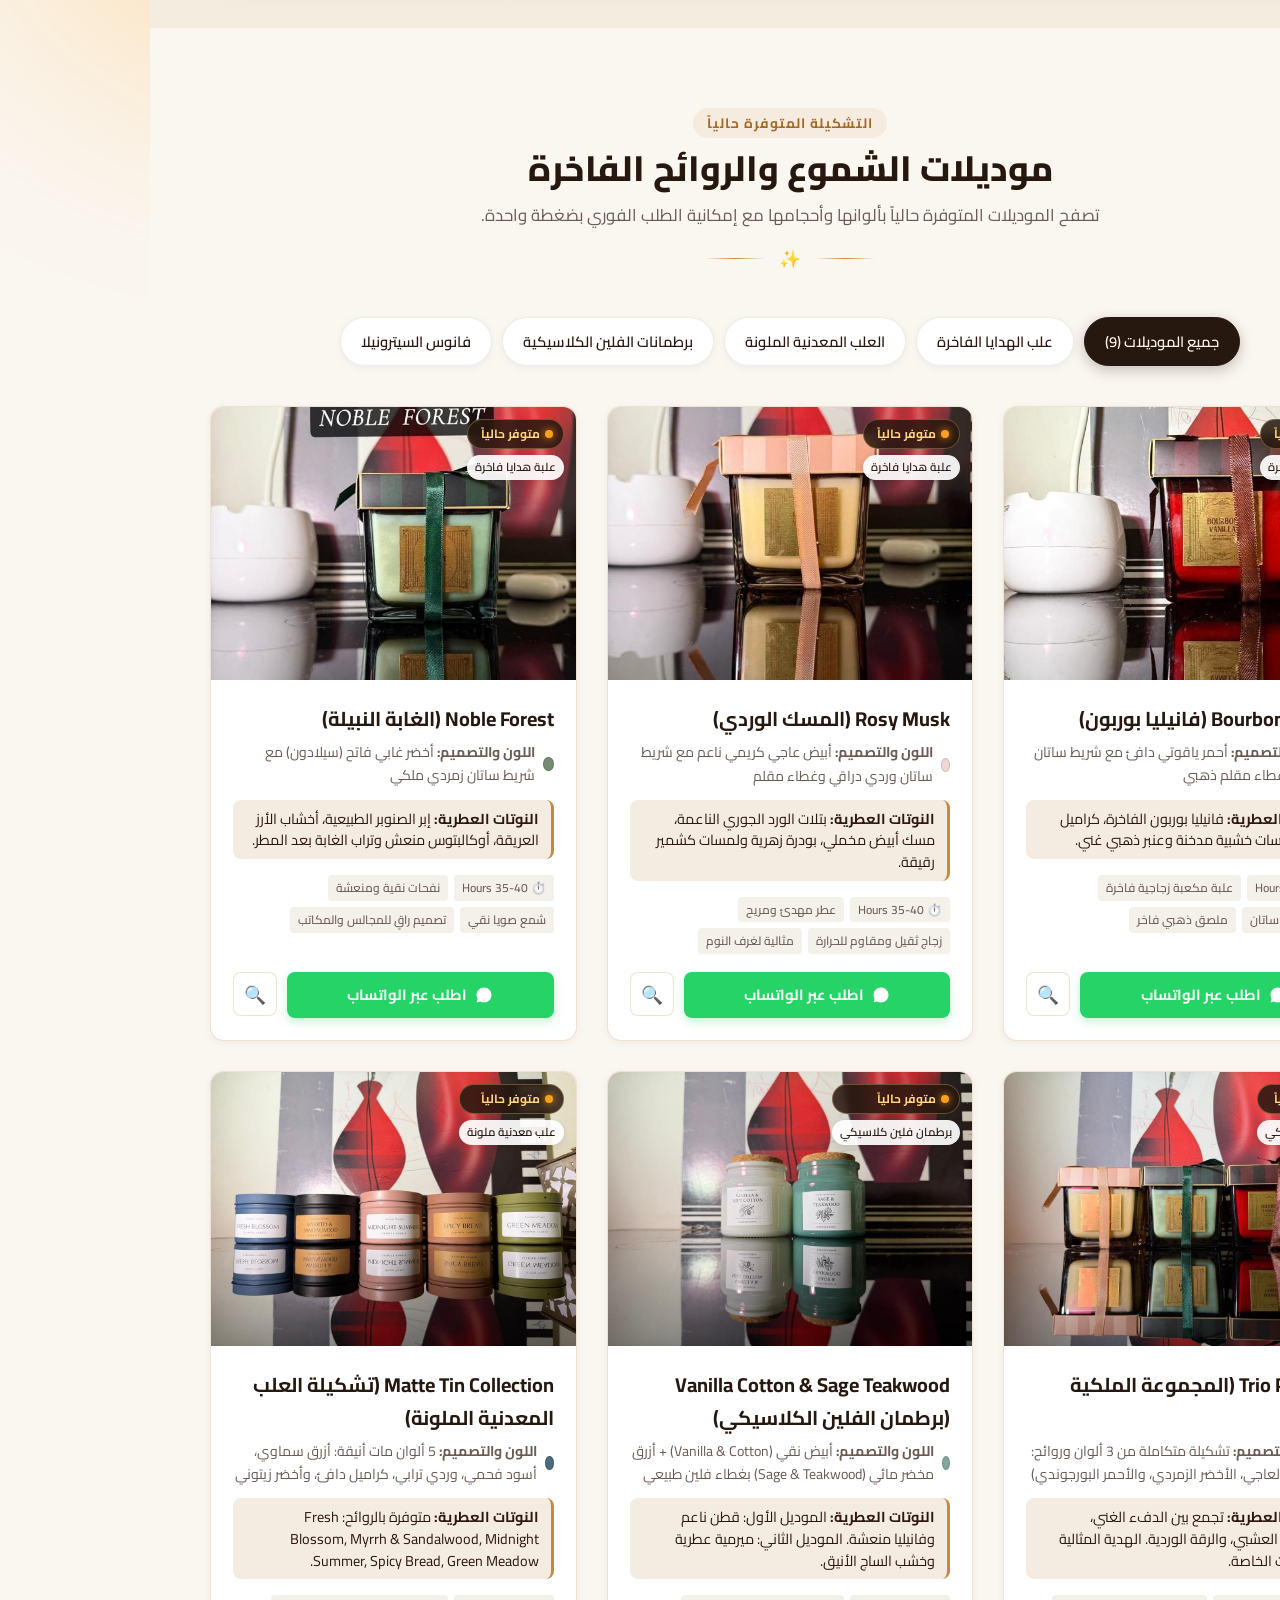
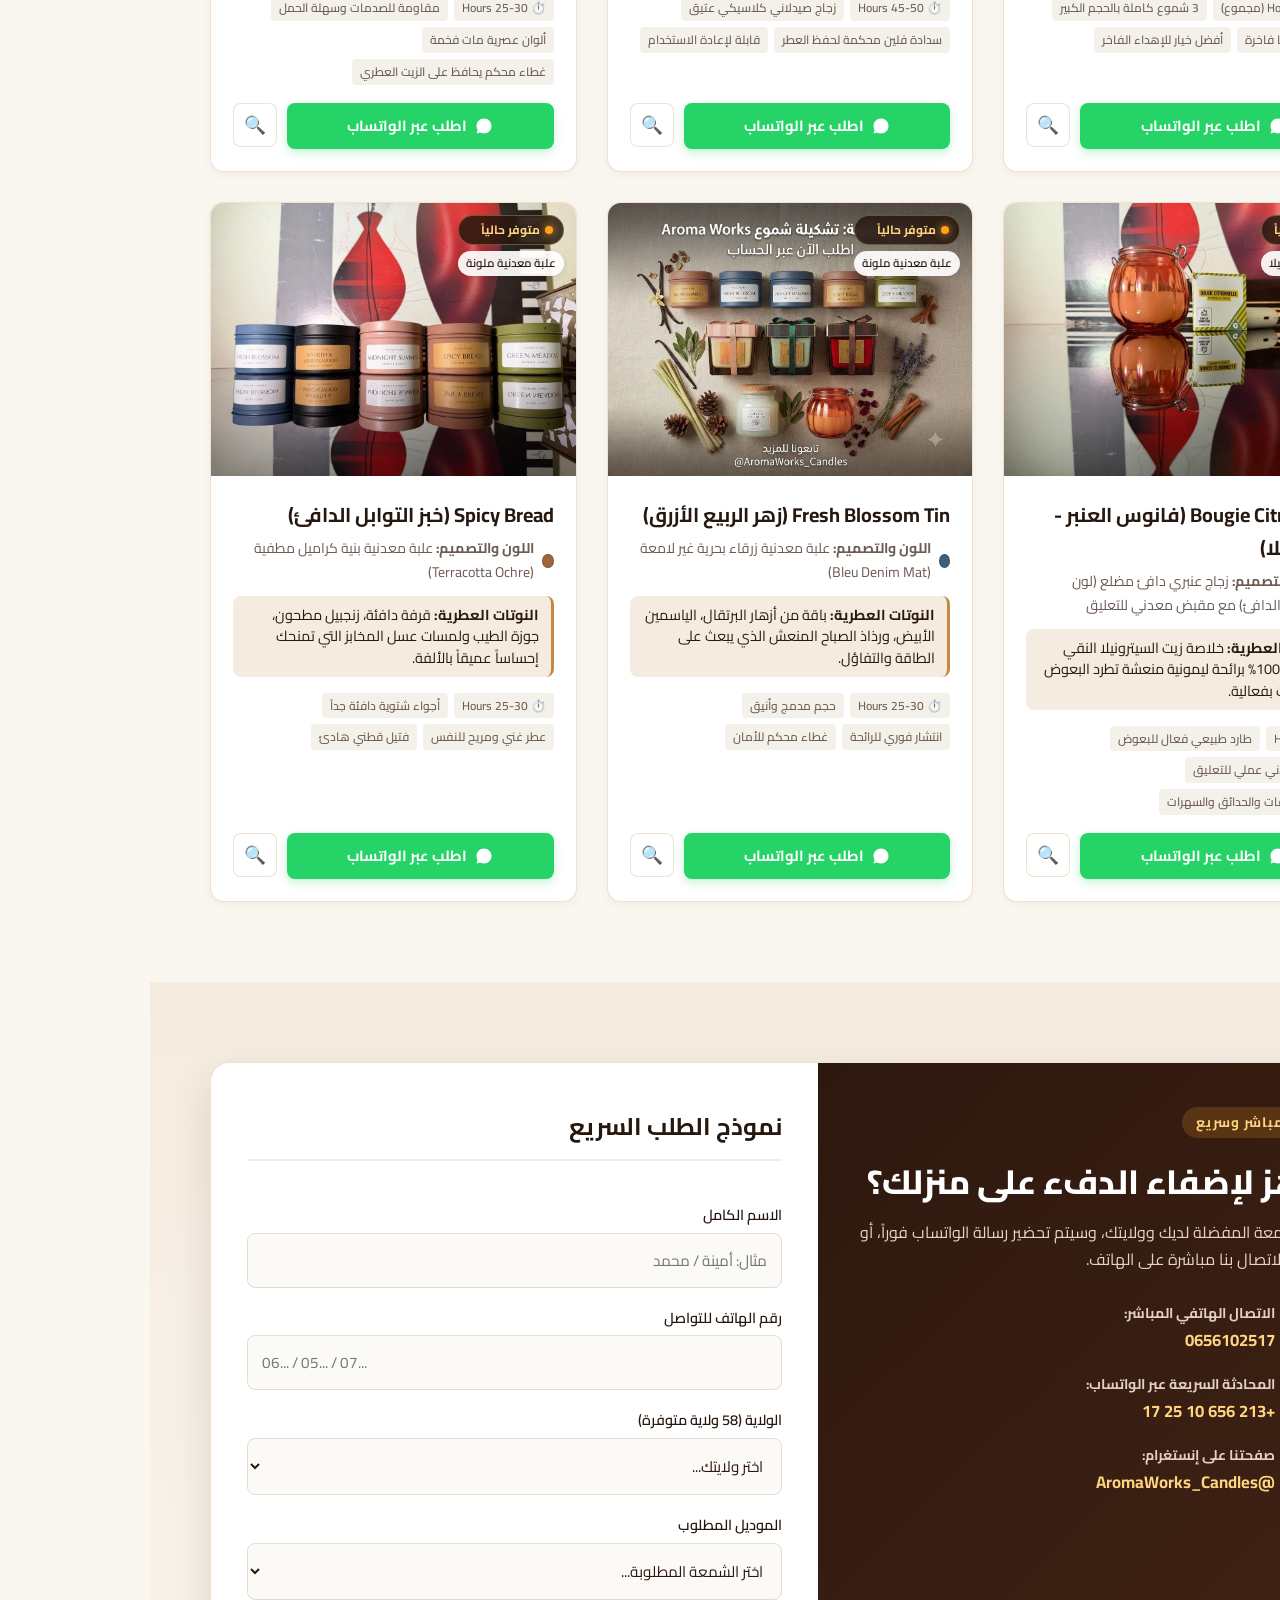
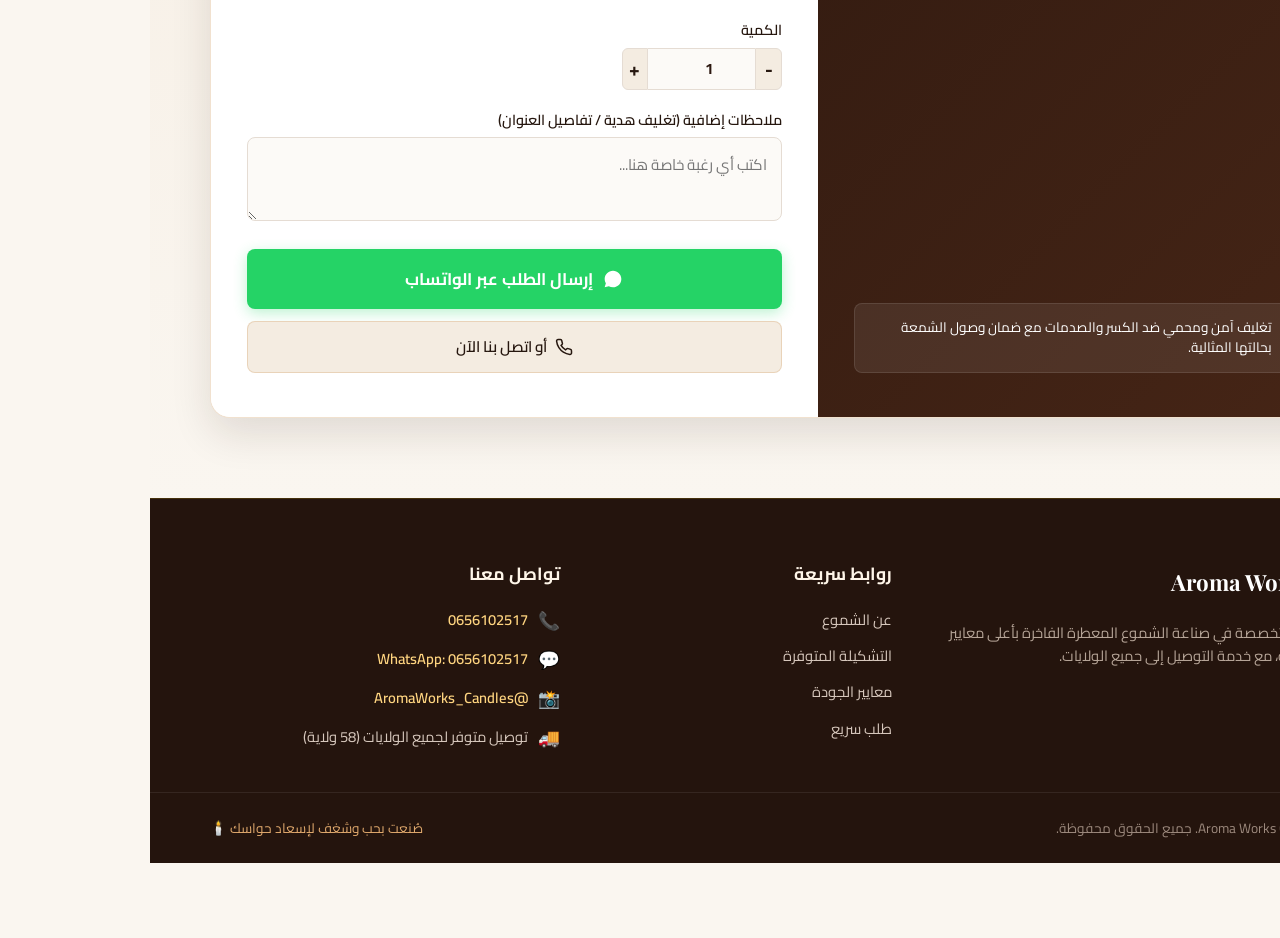
==== commit d201c199: "Add files via upload" ====
--- a/index.html
+++ b/index.html
@@ -1,4 +1,4 @@
-<!DOCTYPE html>
+﻿<!DOCTYPE html>
 <html lang="ar" dir="rtl">
 <head>
   <meta charset="UTF-8">
@@ -7,7 +7,7 @@
   <meta name="description" content="بروفايل وتشكيلة شموع Aroma Works الفاخرة. شمع طبيعي، روائح آسرة، وتوصيل متوفر لجميع الولايات الـ 58 في الجزائر.">
 
   <!-- Favicon / Profile Icon -->
-  <link rel="icon" type="image/jpeg" href="photo_1_2026-09-04_14-48-35.jpg">
+  <link rel="icon" type="image/jpeg" href="[data-uri]">
 
   <!-- Google Fonts -->
   <link rel="preconnect" href="https://fonts.googleapis.com">
@@ -15,7 +15,2018 @@
   <link href="https://fonts.googleapis.com/css2?family=Cairo:wght@400;600;700;800&family=Playfair+Display:ital,wght@0,600;0,700;1,400&family=Plus+Jakarta+Sans:wght@400;600;700&display=swap" rel="stylesheet">
 
   <!-- Main Stylesheet -->
-  <link rel="stylesheet" href="style.css">
+  <style>
+/* ==========================================================================
+   Aroma Works Candles - Luxury Aesthetic Stylesheet
+   Theme: Warm Candlelight, Natural Beeswax & Amber Glow
+   Supports RTL (Arabic) and LTR (French) dynamically
+   ========================================================================== */
+
+:root {
+  /* Warm Candlelight Palette */
+  --bg-creamy: #FAF6F0;
+  --bg-creamy-card: #FFFFFF;
+  --bg-warm-canvas: #F4ECE1;
+  --bg-card-hover: #FCFAF6;
+  
+  --color-flame: #FF9F1C;
+  --color-flame-glow: rgba(255, 159, 28, 0.45);
+  --color-flame-soft: #FFE5B4;
+  --color-amber: #C58940;
+  --color-amber-dark: #A36A26;
+  --color-amber-light: #E5BA73;
+  --color-terracotta: #B85C38;
+  --color-sage: #6B8E23;
+  --color-rose: #C07080;
+  --color-dark-espresso: #26170F;
+  --color-deep-brown: #3E2723;
+  --color-text-main: #2C1810;
+  --color-text-muted: #6B5B52;
+  --color-text-light: #8E7C72;
+  
+  --color-gold-border: rgba(197, 137, 64, 0.25);
+  --color-border-subtle: rgba(44, 24, 16, 0.08);
+
+  /* WhatsApp & Accent Colors */
+  --color-wa: #25D366;
+  --color-wa-hover: #1EBE5D;
+  --color-wa-dark: #128C7E;
+  --color-phone: #0284C7;
+  --color-phone-hover: #0369A1;
+
+  /* Typography */
+  --font-arabic: 'Cairo', 'Amiri', -apple-system, BlinkMacSystemFont, 'Segoe UI', Roboto, sans-serif;
+  --font-latin: 'Plus Jakarta Sans', 'Playfair Display', -apple-system, BlinkMacSystemFont, sans-serif;
+  --font-serif: 'Playfair Display', 'Amiri', Georgia, serif;
+
+  /* Shadows */
+  --shadow-sm: 0 2px 8px rgba(44, 24, 16, 0.05);
+  --shadow-md: 0 8px 24px rgba(44, 24, 16, 0.08);
+  --shadow-lg: 0 16px 40px rgba(44, 24, 16, 0.12);
+  --shadow-glow: 0 0 35px rgba(255, 159, 28, 0.25);
+  --shadow-inner: inset 0 2px 4px rgba(0, 0, 0, 0.04);
+
+  /* Transitions & Radii */
+  --radius-sm: 8px;
+  --radius-md: 14px;
+  --radius-lg: 20px;
+  --radius-full: 9999px;
+  --transition-fast: 0.2s cubic-bezier(0.4, 0, 0.2, 1);
+  --transition-smooth: 0.35s cubic-bezier(0.4, 0, 0.2, 1);
+}
+
+/* Reset & Box Sizing */
+*, *::before, *::after {
+  box-sizing: border-box;
+  margin: 0;
+  padding: 0;
+}
+
+html {
+  scroll-behavior: smooth;
+  -webkit-text-size-adjust: 100%;
+}
+
+body {
+  font-family: var(--font-arabic);
+  background-color: var(--bg-creamy);
+  color: var(--color-text-main);
+  line-height: 1.65;
+  font-size: 16px;
+  overflow-x: hidden;
+  position: relative;
+  padding-bottom: 75px; /* Safe area for floating bottom action bar on mobile */
+  transition: background-color var(--transition-smooth);
+}
+
+/* Latin mode font adjustment */
+[dir="ltr"] body {
+  font-family: var(--font-latin);
+}
+
+img {
+  max-width: 100%;
+  height: auto;
+  display: block;
+}
+
+a {
+  text-decoration: none;
+  color: inherit;
+  transition: color var(--transition-fast);
+}
+
+button {
+  cursor: pointer;
+  border: none;
+  background: none;
+  font-family: inherit;
+}
+
+.container {
+  width: 100%;
+  max-width: 1200px;
+  margin-left: auto;
+  margin-right: auto;
+  padding-left: 20px;
+  padding-right: 20px;
+}
+
+/* ==========================================================================
+   Ambient Background Glows (Candle Light Ambiance)
+   ========================================================================== */
+.candle-ambient-glow {
+  position: absolute;
+  width: 500px;
+  height: 500px;
+  border-radius: 50%;
+  filter: blur(110px);
+  pointer-events: none;
+  z-index: -1;
+  opacity: 0.35;
+  transition: opacity var(--transition-smooth);
+}
+
+.glow-top-right {
+  top: -100px;
+  right: -100px;
+  background: radial-gradient(circle, #FFE0B2 0%, #FFB74D 50%, transparent 75%);
+}
+
+.glow-bottom-left {
+  top: 1200px;
+  left: -150px;
+  background: radial-gradient(circle, #FFE5B4 0%, #FFA726 60%, transparent 80%);
+}
+
+/* ==========================================================================
+   Top Announcement Bar (Delivery 58 Wilayas)
+   ========================================================================== */
+.announcement-bar {
+  background: linear-gradient(90deg, #2A170E 0%, #462516 50%, #2A170E 100%);
+  color: #FFF6E9;
+  padding: 10px 0;
+  font-size: 0.88rem;
+  border-bottom: 1px solid rgba(255, 215, 0, 0.15);
+  position: relative;
+  z-index: 50;
+}
+
+.announcement-content {
+  display: flex;
+  align-items: center;
+  justify-content: space-between;
+  gap: 15px;
+  flex-wrap: wrap;
+}
+
+.announcement-badge {
+  display: inline-flex;
+  align-items: center;
+  gap: 8px;
+  background: rgba(255, 159, 28, 0.2);
+  border: 1px solid rgba(255, 159, 28, 0.4);
+  padding: 3px 12px;
+  border-radius: var(--radius-full);
+  font-size: 0.78rem;
+  font-weight: 600;
+  color: #FFD580;
+}
+
+.pulse-dot {
+  width: 8px;
+  height: 8px;
+  background-color: #FF9F1C;
+  border-radius: 50%;
+  box-shadow: 0 0 8px #FF9F1C;
+  animation: pulseFlame 1.8s infinite;
+}
+
+.announcement-text {
+  flex: 1;
+  text-align: center;
+  font-weight: 500;
+}
+
+.announcement-link {
+  display: inline-flex;
+  align-items: center;
+  gap: 6px;
+  background: rgba(255, 255, 255, 0.1);
+  padding: 4px 12px;
+  border-radius: var(--radius-full);
+  font-weight: 600;
+  color: #FFFFFF;
+  border: 1px solid rgba(255, 255, 255, 0.15);
+  transition: all var(--transition-fast);
+}
+
+.announcement-link:hover {
+  background: #FF9F1C;
+  color: #26170F;
+  border-color: #FF9F1C;
+}
+
+/* ==========================================================================
+   Header & Navigation
+   ========================================================================== */
+.site-header {
+  position: sticky;
+  top: 0;
+  z-index: 100;
+  background: rgba(250, 246, 240, 0.94);
+  backdrop-filter: blur(14px);
+  -webkit-backdrop-filter: blur(14px);
+  border-bottom: 1px solid var(--color-border-subtle);
+  padding: 12px 0;
+  transition: all var(--transition-fast);
+}
+
+.header-container {
+  display: flex;
+  align-items: center;
+  justify-content: space-between;
+  gap: 20px;
+}
+
+.brand-identity {
+  display: flex;
+  align-items: center;
+  gap: 12px;
+}
+
+.logo-wrapper {
+  position: relative;
+  width: 52px;
+  height: 52px;
+  border-radius: 50%;
+  overflow: visible;
+  box-shadow: 0 4px 12px rgba(44, 24, 16, 0.12);
+  border: 2px solid var(--color-amber);
+  background: #FFFFFF;
+}
+
+.brand-logo {
+  width: 100%;
+  height: 100%;
+  object-fit: cover;
+  border-radius: 50%;
+  transition: transform var(--transition-fast);
+}
+
+.logo-wrapper:hover .brand-logo {
+  transform: scale(1.05);
+}
+
+.candle-flame-icon {
+  position: absolute;
+  top: -8px;
+  right: -4px;
+  width: 14px;
+  height: 14px;
+  display: flex;
+  align-items: center;
+  justify-content: center;
+}
+
+.flame-core {
+  width: 9px;
+  height: 13px;
+  background: linear-gradient(to bottom, #FFE5B4, #FF9F1C, #D84315);
+  border-radius: 50% 50% 35% 35% / 70% 70% 30% 30%;
+  box-shadow: 0 0 10px #FF9F1C, 0 0 16px rgba(255, 159, 28, 0.6);
+  animation: flickerCore 2.5s infinite ease-in-out;
+  transform-origin: 50% 90%;
+}
+
+.brand-text {
+  display: flex;
+  flex-direction: column;
+}
+
+.brand-name {
+  font-family: var(--font-serif);
+  font-size: 1.45rem;
+  font-weight: 700;
+  color: var(--color-dark-espresso);
+  letter-spacing: 0.5px;
+  line-height: 1.15;
+}
+
+.brand-tagline {
+  font-size: 0.78rem;
+  color: var(--color-text-muted);
+  font-weight: 500;
+}
+
+.main-nav {
+  display: flex;
+  align-items: center;
+  gap: 28px;
+}
+
+.nav-link {
+  font-weight: 600;
+  font-size: 0.95rem;
+  color: var(--color-text-main);
+  position: relative;
+  padding: 6px 0;
+  transition: color var(--transition-fast);
+}
+
+.nav-link::after {
+  content: '';
+  position: absolute;
+  bottom: 0;
+  left: 0;
+  width: 0;
+  height: 2px;
+  background: linear-gradient(90deg, var(--color-flame), var(--color-amber));
+  transition: width var(--transition-fast);
+  border-radius: 2px;
+}
+
+.nav-link:hover {
+  color: var(--color-amber-dark);
+}
+
+.nav-link:hover::after {
+  width: 100%;
+}
+
+.header-actions {
+  display: flex;
+  align-items: center;
+  gap: 12px;
+}
+
+.btn-lang {
+  display: inline-flex;
+  align-items: center;
+  gap: 6px;
+  padding: 7px 14px;
+  border-radius: var(--radius-full);
+  background: var(--bg-warm-canvas);
+  color: var(--color-dark-espresso);
+  font-size: 0.88rem;
+  font-weight: 600;
+  border: 1px solid var(--color-gold-border);
+  box-shadow: var(--shadow-sm);
+  transition: all var(--transition-fast);
+}
+
+.btn-lang:hover {
+  background: #FFF;
+  border-color: var(--color-amber);
+  transform: translateY(-1px);
+  box-shadow: var(--shadow-md);
+}
+
+.btn-header-cta {
+  display: inline-flex;
+  align-items: center;
+  gap: 7px;
+  padding: 8px 16px;
+  border-radius: var(--radius-full);
+  font-size: 0.88rem;
+  font-weight: 600;
+  transition: all var(--transition-fast);
+}
+
+.whatsapp-btn {
+  background: var(--color-wa);
+  color: #FFFFFF;
+  box-shadow: 0 4px 12px rgba(37, 211, 102, 0.3);
+}
+
+.whatsapp-btn:hover {
+  background: var(--color-wa-hover);
+  transform: translateY(-2px);
+  box-shadow: 0 6px 16px rgba(37, 211, 102, 0.4);
+}
+
+/* ==========================================================================
+   Hero Section
+   ========================================================================== */
+.hero-section {
+  padding: 48px 0 64px;
+  position: relative;
+}
+
+.hero-grid {
+  display: grid;
+  grid-template-columns: 1.15fr 0.85fr;
+  gap: 40px;
+  align-items: center;
+}
+
+.hero-content {
+  display: flex;
+  flex-direction: column;
+  align-items: flex-start;
+}
+
+.profile-meta-badge {
+  display: inline-flex;
+  align-items: center;
+  gap: 8px;
+  background: rgba(197, 137, 64, 0.12);
+  border: 1px solid var(--color-gold-border);
+  padding: 6px 16px;
+  border-radius: var(--radius-full);
+  font-size: 0.85rem;
+  font-weight: 600;
+  color: var(--color-amber-dark);
+  margin-bottom: 18px;
+}
+
+.hero-title {
+  font-size: 2.75rem;
+  line-height: 1.25;
+  color: var(--color-dark-espresso);
+  font-weight: 800;
+  margin-bottom: 16px;
+}
+
+.hero-highlight {
+  font-family: var(--font-serif);
+  display: block;
+  font-size: 3.2rem;
+  font-weight: 700;
+  background: linear-gradient(135deg, #B85C38 0%, #C58940 50%, #8A4F1D 100%);
+  -webkit-background-clip: text;
+  -webkit-text-fill-color: transparent;
+  margin: 4px 0;
+}
+
+.hero-title-sub {
+  font-size: 1.5rem;
+  font-weight: 600;
+  color: var(--color-text-muted);
+  display: block;
+}
+
+.hero-desc {
+  font-size: 1.1rem;
+  color: var(--color-text-muted);
+  line-height: 1.75;
+  margin-bottom: 24px;
+  max-width: 580px;
+}
+
+/* Delivery Highlight Card */
+.delivery-highlight-card {
+  display: flex;
+  align-items: center;
+  gap: 16px;
+  background: linear-gradient(135deg, #FFF9F2 0%, #F5EBE0 100%);
+  border: 1.5px solid var(--color-amber-light);
+  padding: 16px 20px;
+  border-radius: var(--radius-md);
+  margin-bottom: 26px;
+  box-shadow: var(--shadow-sm);
+  width: 100%;
+}
+
+.delivery-icon-box {
+  width: 52px;
+  height: 52px;
+  border-radius: var(--radius-sm);
+  background: var(--color-amber);
+  color: #FFF;
+  display: flex;
+  align-items: center;
+  justify-content: center;
+  flex-shrink: 0;
+  box-shadow: 0 4px 12px rgba(197, 137, 64, 0.35);
+}
+
+.delivery-card-text strong {
+  display: block;
+  font-size: 1.05rem;
+  color: var(--color-dark-espresso);
+  margin-bottom: 3px;
+}
+
+.delivery-card-text p {
+  font-size: 0.88rem;
+  color: var(--color-text-muted);
+  line-height: 1.45;
+}
+
+/* Hero Contacts Bar */
+.hero-contacts-bar {
+  display: flex;
+  flex-wrap: wrap;
+  gap: 12px;
+  margin-bottom: 28px;
+  width: 100%;
+}
+
+.contact-pill {
+  display: flex;
+  align-items: center;
+  gap: 10px;
+  background: #FFFFFF;
+  border: 1px solid var(--color-border-subtle);
+  padding: 8px 16px;
+  border-radius: var(--radius-md);
+  box-shadow: var(--shadow-sm);
+  transition: all var(--transition-fast);
+  flex: 1 1 calc(33.333% - 12px);
+  min-width: 160px;
+}
+
+.contact-pill:hover {
+  transform: translateY(-2px);
+  box-shadow: var(--shadow-md);
+  border-color: var(--color-amber);
+}
+
+.pill-icon {
+  width: 36px;
+  height: 36px;
+  border-radius: 50%;
+  display: flex;
+  align-items: center;
+  justify-content: center;
+  flex-shrink: 0;
+}
+
+.phone-pill .pill-icon {
+  background: rgba(2, 132, 199, 0.12);
+  color: var(--color-phone);
+}
+
+.whatsapp-pill .pill-icon {
+  background: rgba(37, 211, 102, 0.12);
+  color: var(--color-wa);
+}
+
+.insta-pill .pill-icon {
+  background: rgba(225, 48, 108, 0.12);
+  color: #E1306C;
+}
+
+.pill-data {
+  display: flex;
+  flex-direction: column;
+}
+
+.pill-data small {
+  font-size: 0.72rem;
+  color: var(--color-text-light);
+  font-weight: 500;
+}
+
+.pill-data strong {
+  font-size: 0.88rem;
+  color: var(--color-dark-espresso);
+  font-weight: 700;
+}
+
+/* Hero Actions */
+.hero-actions-row {
+  display: flex;
+  gap: 14px;
+  flex-wrap: wrap;
+}
+
+.btn-primary {
+  display: inline-flex;
+  align-items: center;
+  gap: 10px;
+  background: linear-gradient(135deg, var(--color-dark-espresso) 0%, #462516 100%);
+  color: #FFF6E9;
+  padding: 14px 28px;
+  border-radius: var(--radius-full);
+  font-weight: 700;
+  font-size: 1rem;
+  box-shadow: 0 8px 24px rgba(44, 24, 16, 0.25);
+  transition: all var(--transition-fast);
+}
+
+.btn-primary:hover {
+  transform: translateY(-2px);
+  box-shadow: 0 12px 30px rgba(44, 24, 16, 0.35);
+  background: linear-gradient(135deg, #3A2014 0%, #5A301D 100%);
+}
+
+.btn-arrow {
+  display: inline-block;
+  transition: transform var(--transition-fast);
+}
+
+.btn-primary:hover .btn-arrow {
+  transform: translateY(3px);
+}
+
+.btn-secondary {
+  display: inline-flex;
+  align-items: center;
+  gap: 8px;
+  background: #FFFFFF;
+  color: var(--color-dark-espresso);
+  border: 1.5px solid var(--color-amber);
+  padding: 14px 26px;
+  border-radius: var(--radius-full);
+  font-weight: 700;
+  font-size: 1rem;
+  box-shadow: var(--shadow-sm);
+  transition: all var(--transition-fast);
+}
+
+.btn-secondary:hover {
+  background: var(--bg-warm-canvas);
+  transform: translateY(-2px);
+  box-shadow: var(--shadow-md);
+}
+
+/* Hero Visual Banner Frame */
+.hero-visual {
+  position: relative;
+  display: flex;
+  justify-content: center;
+}
+
+.showcase-banner-frame {
+  position: relative;
+  border-radius: var(--radius-lg);
+  overflow: hidden;
+  box-shadow: 0 20px 50px rgba(44, 24, 16, 0.16);
+  border: 3px solid rgba(255, 255, 255, 0.8);
+  background: #FFFFFF;
+  transform: rotate(-1deg);
+  transition: transform var(--transition-smooth);
+}
+
+.showcase-banner-frame:hover {
+  transform: rotate(0deg) scale(1.01);
+}
+
+.candle-glow-aura {
+  position: absolute;
+  top: 50%;
+  left: 50%;
+  width: 80%;
+  height: 80%;
+  transform: translate(-50%, -50%);
+  background: radial-gradient(circle, rgba(255, 159, 28, 0.3) 0%, transparent 70%);
+  filter: blur(40px);
+  pointer-events: none;
+  z-index: 1;
+}
+
+.banner-image {
+  width: 100%;
+  height: auto;
+  display: block;
+  position: relative;
+  z-index: 2;
+  transition: transform 0.6s ease;
+}
+
+.showcase-banner-frame:hover .banner-image {
+  transform: scale(1.03);
+}
+
+.banner-floating-badge {
+  position: absolute;
+  bottom: 20px;
+  right: 20px;
+  z-index: 5;
+  background: rgba(38, 23, 15, 0.88);
+  backdrop-filter: blur(8px);
+  color: #FFF6E9;
+  padding: 8px 16px;
+  border-radius: var(--radius-full);
+  font-size: 0.85rem;
+  font-weight: 600;
+  display: flex;
+  align-items: center;
+  gap: 8px;
+  border: 1px solid rgba(255, 215, 0, 0.3);
+  box-shadow: 0 6px 18px rgba(0, 0, 0, 0.25);
+}
+
+[dir="ltr"] .banner-floating-badge {
+  right: auto;
+  left: 20px;
+}
+
+.flame-flicker {
+  display: inline-block;
+  animation: flameWiggle 1.6s infinite ease-in-out;
+}
+
+/* ==========================================================================
+   Section Headings & Dividers
+   ========================================================================== */
+.section-heading {
+  margin-bottom: 44px;
+}
+
+.text-center {
+  text-align: center;
+}
+
+.subheading-tag {
+  display: inline-block;
+  font-size: 0.85rem;
+  font-weight: 700;
+  text-transform: uppercase;
+  color: var(--color-amber-dark);
+  letter-spacing: 1px;
+  margin-bottom: 8px;
+  background: rgba(197, 137, 64, 0.1);
+  padding: 4px 14px;
+  border-radius: var(--radius-full);
+}
+
+.section-title {
+  font-size: 2.2rem;
+  color: var(--color-dark-espresso);
+  font-weight: 800;
+  line-height: 1.3;
+}
+
+.section-subtitle {
+  font-size: 1.05rem;
+  color: var(--color-text-muted);
+  max-width: 650px;
+  margin: 10px auto 0;
+}
+
+.candle-divider {
+  display: flex;
+  align-items: center;
+  justify-content: center;
+  gap: 14px;
+  margin-top: 14px;
+}
+
+.divider-line {
+  width: 60px;
+  height: 1.5px;
+  background: linear-gradient(90deg, transparent, var(--color-amber), transparent);
+}
+
+.divider-flame {
+  font-size: 1.1rem;
+}
+
+/* ==========================================================================
+   Quality Features Section
+   ========================================================================== */
+.quality-section {
+  padding: 70px 0;
+  background: linear-gradient(180deg, var(--bg-creamy) 0%, #F5ECE0 100%);
+  position: relative;
+}
+
+.quality-cards-grid {
+  display: grid;
+  grid-template-columns: repeat(auto-fit, minmax(250px, 1fr));
+  gap: 24px;
+  margin-bottom: 48px;
+}
+
+.quality-card {
+  background: #FFFFFF;
+  border-radius: var(--radius-md);
+  padding: 30px 24px;
+  border: 1px solid var(--color-gold-border);
+  box-shadow: var(--shadow-sm);
+  transition: all var(--transition-smooth);
+  position: relative;
+  overflow: hidden;
+  display: flex;
+  flex-direction: column;
+}
+
+.quality-card::before {
+  content: '';
+  position: absolute;
+  top: 0;
+  left: 0;
+  right: 0;
+  height: 4px;
+  background: linear-gradient(90deg, var(--color-amber), var(--color-flame));
+  opacity: 0;
+  transition: opacity var(--transition-fast);
+}
+
+.quality-card:hover {
+  transform: translateY(-5px);
+  box-shadow: var(--shadow-lg);
+}
+
+.quality-card:hover::before {
+  opacity: 1;
+}
+
+.card-icon-wrapper {
+  width: 58px;
+  height: 58px;
+  border-radius: var(--radius-sm);
+  background: rgba(197, 137, 64, 0.12);
+  display: flex;
+  align-items: center;
+  justify-content: center;
+  margin-bottom: 20px;
+  transition: transform var(--transition-fast);
+}
+
+.quality-card:hover .card-icon-wrapper {
+  transform: scale(1.1);
+  background: rgba(255, 159, 28, 0.2);
+}
+
+.q-icon {
+  font-size: 1.7rem;
+}
+
+.card-title {
+  font-size: 1.2rem;
+  color: var(--color-dark-espresso);
+  font-weight: 700;
+  margin-bottom: 12px;
+}
+
+.card-desc {
+  font-size: 0.94rem;
+  color: var(--color-text-muted);
+  line-height: 1.6;
+}
+
+/* Wilayas Banner */
+.wilayas-banner {
+  background: linear-gradient(135deg, #301B11 0%, #4D2817 100%);
+  border-radius: var(--radius-lg);
+  padding: 32px 36px;
+  color: #FFF6E9;
+  box-shadow: var(--shadow-lg);
+  border: 1px solid rgba(255, 215, 0, 0.2);
+}
+
+.wilayas-content {
+  display: flex;
+  align-items: center;
+  justify-content: space-between;
+  gap: 24px;
+  flex-wrap: wrap;
+}
+
+.wilayas-icon {
+  font-size: 3rem;
+  flex-shrink: 0;
+}
+
+.wilayas-info {
+  flex: 1;
+  min-width: 280px;
+}
+
+.wilayas-info h3 {
+  font-size: 1.4rem;
+  font-weight: 700;
+  color: #FFD580;
+  margin-bottom: 6px;
+}
+
+.wilayas-info p {
+  font-size: 0.95rem;
+  color: #E2D1C3;
+  line-height: 1.55;
+}
+
+.btn-wilaya-cta {
+  display: inline-flex;
+  align-items: center;
+  background: #FF9F1C;
+  color: #26170F;
+  font-weight: 700;
+  padding: 13px 26px;
+  border-radius: var(--radius-full);
+  font-size: 0.96rem;
+  white-space: nowrap;
+  box-shadow: 0 4px 16px rgba(255, 159, 28, 0.35);
+  transition: all var(--transition-fast);
+}
+
+.btn-wilaya-cta:hover {
+  background: #FFAF3D;
+  transform: translateY(-2px);
+  box-shadow: 0 6px 20px rgba(255, 159, 28, 0.5);
+}
+
+/* ==========================================================================
+   Catalog & Product Cards
+   ========================================================================== */
+.catalog-section {
+  padding: 80px 0;
+  background: var(--bg-creamy);
+}
+
+.filter-tabs {
+  display: flex;
+  align-items: center;
+  justify-content: center;
+  gap: 10px;
+  flex-wrap: wrap;
+  margin-bottom: 40px;
+}
+
+.filter-btn {
+  padding: 10px 20px;
+  border-radius: var(--radius-full);
+  font-size: 0.92rem;
+  font-weight: 600;
+  background: #FFFFFF;
+  color: var(--color-text-main);
+  border: 1px solid var(--color-border-subtle);
+  box-shadow: var(--shadow-sm);
+  transition: all var(--transition-fast);
+}
+
+.filter-btn:hover {
+  background: var(--bg-warm-canvas);
+  border-color: var(--color-amber);
+}
+
+.filter-btn.active {
+  background: var(--color-dark-espresso);
+  color: #FFF6E9;
+  border-color: var(--color-dark-espresso);
+  box-shadow: 0 4px 14px rgba(44, 24, 16, 0.25);
+}
+
+/* Products Grid */
+.products-grid {
+  display: grid;
+  grid-template-columns: repeat(auto-fill, minmax(320px, 1fr));
+  gap: 30px;
+}
+
+.product-card {
+  background: #FFFFFF;
+  border-radius: var(--radius-md);
+  overflow: hidden;
+  border: 1px solid var(--color-gold-border);
+  box-shadow: var(--shadow-sm);
+  display: flex;
+  flex-direction: column;
+  transition: all var(--transition-smooth);
+  position: relative;
+}
+
+.product-card:hover {
+  transform: translateY(-6px);
+  box-shadow: 0 16px 36px rgba(44, 24, 16, 0.12);
+  border-color: var(--color-amber);
+}
+
+.product-image-box {
+  position: relative;
+  width: 100%;
+  aspect-ratio: 4 / 3;
+  overflow: hidden;
+  background: #EFE9DF;
+  cursor: pointer;
+}
+
+.product-img {
+  width: 100%;
+  height: 100%;
+  object-fit: cover;
+  transition: transform 0.5s ease;
+}
+
+.product-card:hover .product-img {
+  transform: scale(1.06);
+}
+
+.product-badges {
+  position: absolute;
+  top: 12px;
+  right: 12px;
+  display: flex;
+  flex-direction: column;
+  gap: 6px;
+  z-index: 5;
+}
+
+[dir="ltr"] .product-badges {
+  right: auto;
+  left: 12px;
+}
+
+.badge-stock {
+  background: rgba(38, 23, 15, 0.85);
+  backdrop-filter: blur(4px);
+  color: #FFD580;
+  font-size: 0.75rem;
+  font-weight: 700;
+  padding: 4px 10px;
+  border-radius: var(--radius-full);
+  display: inline-flex;
+  align-items: center;
+  gap: 5px;
+  border: 1px solid rgba(255, 213, 128, 0.3);
+}
+
+.badge-type {
+  background: rgba(255, 255, 255, 0.92);
+  color: var(--color-dark-espresso);
+  font-size: 0.72rem;
+  font-weight: 600;
+  padding: 3px 8px;
+  border-radius: var(--radius-full);
+  box-shadow: 0 2px 6px rgba(0, 0, 0, 0.1);
+}
+
+.view-details-overlay {
+  position: absolute;
+  inset: 0;
+  background: rgba(38, 23, 15, 0.35);
+  display: flex;
+  align-items: center;
+  justify-content: center;
+  opacity: 0;
+  transition: opacity var(--transition-fast);
+}
+
+.product-image-box:hover .view-details-overlay {
+  opacity: 1;
+}
+
+.btn-view-quick {
+  background: #FFFFFF;
+  color: var(--color-dark-espresso);
+  font-weight: 700;
+  font-size: 0.82rem;
+  padding: 8px 16px;
+  border-radius: var(--radius-full);
+  box-shadow: 0 4px 12px rgba(0, 0, 0, 0.2);
+  transform: translateY(10px);
+  transition: all var(--transition-fast);
+}
+
+.product-image-box:hover .btn-view-quick {
+  transform: translateY(0);
+}
+
+.product-details {
+  padding: 22px;
+  display: flex;
+  flex-direction: column;
+  flex: 1;
+}
+
+.product-title {
+  font-size: 1.25rem;
+  font-weight: 700;
+  color: var(--color-dark-espresso);
+  margin-bottom: 6px;
+}
+
+.product-color-row {
+  display: flex;
+  align-items: center;
+  gap: 8px;
+  margin-bottom: 12px;
+  font-size: 0.88rem;
+  color: var(--color-text-muted);
+}
+
+.color-dot {
+  width: 14px;
+  height: 14px;
+  border-radius: 50%;
+  display: inline-block;
+  border: 1px solid rgba(0, 0, 0, 0.15);
+}
+
+.product-notes {
+  font-size: 0.9rem;
+  color: var(--color-text-main);
+  background: var(--bg-warm-canvas);
+  padding: 8px 12px;
+  border-radius: var(--radius-sm);
+  margin-bottom: 16px;
+  line-height: 1.5;
+  border-inline-start: 3px solid var(--color-amber);
+}
+
+.product-features-tags {
+  display: flex;
+  flex-wrap: wrap;
+  gap: 6px;
+  margin-bottom: 18px;
+}
+
+.feature-tag {
+  background: #F4F1EA;
+  color: var(--color-text-muted);
+  font-size: 0.75rem;
+  font-weight: 500;
+  padding: 3px 8px;
+  border-radius: 4px;
+}
+
+.product-actions {
+  margin-top: auto;
+  display: flex;
+  gap: 10px;
+}
+
+.btn-card-wa {
+  flex: 1;
+  display: inline-flex;
+  align-items: center;
+  justify-content: center;
+  gap: 8px;
+  background: var(--color-wa);
+  color: #FFFFFF;
+  padding: 11px 16px;
+  border-radius: var(--radius-sm);
+  font-size: 0.92rem;
+  font-weight: 700;
+  box-shadow: 0 4px 10px rgba(37, 211, 102, 0.25);
+  transition: all var(--transition-fast);
+}
+
+.btn-card-wa:hover {
+  background: var(--color-wa-hover);
+  transform: translateY(-2px);
+  box-shadow: 0 6px 14px rgba(37, 211, 102, 0.35);
+}
+
+.btn-card-details {
+  display: inline-flex;
+  align-items: center;
+  justify-content: center;
+  width: 44px;
+  height: 44px;
+  border-radius: var(--radius-sm);
+  border: 1px solid var(--color-gold-border);
+  background: #FFFFFF;
+  color: var(--color-text-main);
+  font-size: 1.1rem;
+  transition: all var(--transition-fast);
+}
+
+.btn-card-details:hover {
+  background: var(--bg-warm-canvas);
+  border-color: var(--color-amber);
+  color: var(--color-amber-dark);
+}
+
+/* ==========================================================================
+   Order Section & Form
+   ========================================================================== */
+.order-section {
+  padding: 80px 0;
+  background: linear-gradient(180deg, #F5ECE0 0%, var(--bg-creamy) 100%);
+  position: relative;
+}
+
+.order-card-wrapper {
+  background: #FFFFFF;
+  border-radius: var(--radius-lg);
+  border: 1px solid var(--color-gold-border);
+  box-shadow: var(--shadow-lg);
+  overflow: hidden;
+}
+
+.order-grid {
+  display: grid;
+  grid-template-columns: 1fr 1.1fr;
+}
+
+.order-info-side {
+  padding: 44px 36px;
+  background: linear-gradient(135deg, #2D180F 0%, #462516 100%);
+  color: #FFF6E9;
+  display: flex;
+  flex-direction: column;
+}
+
+.order-info-side .subheading-tag {
+  background: rgba(255, 159, 28, 0.18);
+  color: #FFD580;
+  align-self: flex-start;
+}
+
+.order-heading {
+  font-size: 2.1rem;
+  font-weight: 800;
+  color: #FFFFFF;
+  margin: 14px 0 16px;
+  line-height: 1.3;
+}
+
+.order-desc {
+  font-size: 1rem;
+  color: #E6D5C7;
+  line-height: 1.65;
+  margin-bottom: 30px;
+}
+
+.order-contact-methods {
+  display: flex;
+  flex-direction: column;
+  gap: 18px;
+  margin-bottom: 32px;
+}
+
+.method-item {
+  display: flex;
+  align-items: center;
+  gap: 14px;
+}
+
+.method-icon {
+  width: 44px;
+  height: 44px;
+  border-radius: 50%;
+  background: rgba(255, 255, 255, 0.1);
+  border: 1px solid rgba(255, 255, 255, 0.15);
+  display: flex;
+  align-items: center;
+  justify-content: center;
+  font-size: 1.2rem;
+  flex-shrink: 0;
+}
+
+.method-item strong {
+  display: block;
+  font-size: 0.88rem;
+  color: #E2D1C3;
+  margin-bottom: 2px;
+}
+
+.method-val {
+  font-size: 1.05rem;
+  font-weight: 700;
+  color: #FFD580;
+}
+
+.method-val:hover {
+  text-decoration: underline;
+}
+
+.safe-delivery-note {
+  margin-top: auto;
+  display: flex;
+  align-items: center;
+  gap: 12px;
+  background: rgba(255, 255, 255, 0.08);
+  padding: 14px 18px;
+  border-radius: var(--radius-sm);
+  border: 1px solid rgba(255, 255, 255, 0.1);
+}
+
+.safe-delivery-note span {
+  font-size: 1.5rem;
+}
+
+.safe-delivery-note p {
+  font-size: 0.85rem;
+  color: #FFF;
+  line-height: 1.45;
+}
+
+/* Order Form Side */
+.order-form-side {
+  padding: 44px 36px;
+  background: #FFFFFF;
+}
+
+.form-title {
+  font-size: 1.5rem;
+  font-weight: 700;
+  color: var(--color-dark-espresso);
+  margin-bottom: 24px;
+  padding-bottom: 12px;
+  border-bottom: 2px solid var(--bg-warm-canvas);
+}
+
+.candle-form {
+  display: flex;
+  flex-direction: column;
+  gap: 18px;
+}
+
+.form-group {
+  display: flex;
+  flex-direction: column;
+  gap: 6px;
+}
+
+.form-group label {
+  font-size: 0.9rem;
+  font-weight: 600;
+  color: var(--color-dark-espresso);
+}
+
+.form-group input,
+.form-group select,
+.form-group textarea {
+  width: 100%;
+  padding: 12px 14px;
+  border-radius: var(--radius-sm);
+  border: 1.5px solid #E5DCD3;
+  background: #FCFAF7;
+  font-family: inherit;
+  font-size: 0.95rem;
+  color: var(--color-text-main);
+  transition: all var(--transition-fast);
+}
+
+.form-group input:focus,
+.form-group select:focus,
+.form-group textarea:focus {
+  outline: none;
+  border-color: var(--color-amber);
+  background: #FFFFFF;
+  box-shadow: 0 0 0 3px rgba(197, 137, 64, 0.15);
+}
+
+.qty-control {
+  display: flex;
+  align-items: center;
+  max-width: 160px;
+}
+
+.qty-btn {
+  width: 42px;
+  height: 42px;
+  background: var(--bg-warm-canvas);
+  border: 1.5px solid #E5DCD3;
+  color: var(--color-dark-espresso);
+  font-size: 1.2rem;
+  font-weight: 700;
+  display: flex;
+  align-items: center;
+  justify-content: center;
+  transition: background var(--transition-fast);
+}
+
+.qty-btn:first-child {
+  border-radius: 6px 0 0 6px;
+}
+
+.qty-btn:last-child {
+  border-radius: 0 6px 6px 0;
+}
+
+[dir="rtl"] .qty-btn:first-child {
+  border-radius: 0 6px 6px 0;
+}
+
+[dir="rtl"] .qty-btn:last-child {
+  border-radius: 6px 0 0 6px;
+}
+
+.qty-btn:hover {
+  background: #E8DDCE;
+}
+
+.qty-control input {
+  text-align: center;
+  border-radius: 0;
+  border-left: none;
+  border-right: none;
+  height: 42px;
+  font-weight: 700;
+}
+
+.form-submit-actions {
+  display: flex;
+  flex-direction: column;
+  gap: 12px;
+  margin-top: 10px;
+}
+
+.btn-order-submit {
+  display: flex;
+  align-items: center;
+  justify-content: center;
+  gap: 10px;
+  background: var(--color-wa);
+  color: #FFFFFF;
+  padding: 14px 20px;
+  border-radius: var(--radius-sm);
+  font-size: 1.05rem;
+  font-weight: 700;
+  box-shadow: 0 4px 14px rgba(37, 211, 102, 0.3);
+  transition: all var(--transition-fast);
+}
+
+.btn-order-submit:hover {
+  background: var(--color-wa-hover);
+  transform: translateY(-2px);
+  box-shadow: 0 8px 20px rgba(37, 211, 102, 0.4);
+}
+
+.btn-order-call {
+  display: flex;
+  align-items: center;
+  justify-content: center;
+  gap: 8px;
+  background: #F4ECE1;
+  color: var(--color-dark-espresso);
+  border: 1px solid var(--color-gold-border);
+  padding: 12px 20px;
+  border-radius: var(--radius-sm);
+  font-size: 0.95rem;
+  font-weight: 600;
+  transition: all var(--transition-fast);
+}
+
+.btn-order-call:hover {
+  background: #E8DDCE;
+  border-color: var(--color-amber);
+}
+
+/* ==========================================================================
+   Product Modal / Lightbox
+   ========================================================================== */
+.modal-overlay {
+  position: fixed;
+  inset: 0;
+  background: rgba(26, 17, 11, 0.75);
+  backdrop-filter: blur(8px);
+  z-index: 1000;
+  display: flex;
+  align-items: center;
+  justify-content: center;
+  padding: 20px;
+  opacity: 0;
+  visibility: hidden;
+  transition: all var(--transition-fast);
+}
+
+.modal-overlay.active {
+  opacity: 1;
+  visibility: visible;
+}
+
+.modal-dialog {
+  background: #FFFFFF;
+  border-radius: var(--radius-lg);
+  max-width: 780px;
+  width: 100%;
+  max-height: 90vh;
+  overflow-y: auto;
+  position: relative;
+  box-shadow: var(--shadow-lg);
+  border: 1px solid var(--color-gold-border);
+  transform: scale(0.94);
+  transition: transform var(--transition-fast);
+}
+
+.modal-overlay.active .modal-dialog {
+  transform: scale(1);
+}
+
+.modal-close {
+  position: absolute;
+  top: 16px;
+  right: 18px;
+  width: 38px;
+  height: 38px;
+  border-radius: 50%;
+  background: rgba(0, 0, 0, 0.06);
+  display: flex;
+  align-items: center;
+  justify-content: center;
+  font-size: 1.6rem;
+  color: var(--color-dark-espresso);
+  z-index: 10;
+  transition: background var(--transition-fast);
+}
+
+[dir="ltr"] .modal-close {
+  right: auto;
+  left: 18px;
+}
+
+.modal-close:hover {
+  background: rgba(0, 0, 0, 0.12);
+}
+
+.modal-product-grid {
+  display: grid;
+  grid-template-columns: 1fr 1fr;
+  gap: 28px;
+  padding: 30px;
+}
+
+.modal-img-box {
+  border-radius: var(--radius-md);
+  overflow: hidden;
+  box-shadow: var(--shadow-sm);
+  background: #FAF6F0;
+}
+
+.modal-img {
+  width: 100%;
+  height: 100%;
+  object-fit: cover;
+}
+
+.modal-info {
+  display: flex;
+  flex-direction: column;
+}
+
+.modal-badge-row {
+  display: flex;
+  gap: 8px;
+  margin-bottom: 10px;
+}
+
+.modal-title {
+  font-size: 1.6rem;
+  font-weight: 800;
+  color: var(--color-dark-espresso);
+  margin-bottom: 6px;
+}
+
+.modal-color-spec {
+  font-size: 0.95rem;
+  color: var(--color-amber-dark);
+  font-weight: 600;
+  margin-bottom: 14px;
+}
+
+.modal-scent-notes {
+  background: var(--bg-warm-canvas);
+  padding: 12px 14px;
+  border-radius: var(--radius-sm);
+  font-size: 0.92rem;
+  color: var(--color-text-main);
+  margin-bottom: 18px;
+  line-height: 1.6;
+}
+
+.modal-specs-list {
+  display: flex;
+  flex-direction: column;
+  gap: 8px;
+  font-size: 0.88rem;
+  color: var(--color-text-muted);
+  margin-bottom: 24px;
+}
+
+.modal-specs-list li {
+  display: flex;
+  align-items: center;
+  gap: 8px;
+}
+
+.modal-specs-list strong {
+  color: var(--color-dark-espresso);
+}
+
+.modal-wa-btn {
+  margin-top: auto;
+  display: flex;
+  align-items: center;
+  justify-content: center;
+  gap: 10px;
+  background: var(--color-wa);
+  color: #FFF;
+  padding: 13px 20px;
+  border-radius: var(--radius-sm);
+  font-weight: 700;
+  font-size: 1rem;
+  box-shadow: 0 4px 12px rgba(37, 211, 102, 0.3);
+}
+
+.modal-wa-btn:hover {
+  background: var(--color-wa-hover);
+}
+
+/* ==========================================================================
+   Footer
+   ========================================================================== */
+.site-footer {
+  background: #24140D;
+  color: #D6C7BC;
+  padding: 60px 0 24px;
+  border-top: 1px solid rgba(255, 215, 0, 0.15);
+}
+
+.footer-grid {
+  display: grid;
+  grid-template-columns: 1.5fr 1fr 1.2fr;
+  gap: 40px;
+  margin-bottom: 40px;
+}
+
+.footer-brand {
+  display: flex;
+  flex-direction: column;
+  gap: 14px;
+}
+
+.footer-logo-box {
+  display: flex;
+  align-items: center;
+  gap: 12px;
+}
+
+.footer-logo {
+  width: 48px;
+  height: 48px;
+  border-radius: 50%;
+  border: 2px solid var(--color-amber);
+}
+
+.footer-brand-title {
+  font-family: var(--font-serif);
+  font-size: 1.4rem;
+  font-weight: 700;
+  color: #FFF;
+}
+
+.footer-tagline {
+  font-size: 0.92rem;
+  line-height: 1.6;
+  color: #B5A497;
+}
+
+.footer-col-title {
+  font-size: 1.1rem;
+  color: #FFF6E9;
+  font-weight: 700;
+  margin-bottom: 18px;
+  position: relative;
+}
+
+.footer-links,
+.footer-contact-list {
+  list-style: none;
+  display: flex;
+  flex-direction: column;
+  gap: 10px;
+}
+
+.footer-links a {
+  color: #D6C7BC;
+  font-size: 0.92rem;
+  transition: color var(--transition-fast);
+}
+
+.footer-links a:hover {
+  color: #FFD580;
+  padding-inline-start: 4px;
+}
+
+.footer-contact-list li {
+  display: flex;
+  align-items: center;
+  gap: 10px;
+  font-size: 0.92rem;
+}
+
+.footer-contact-list a {
+  color: #FFD580;
+  font-weight: 600;
+}
+
+.footer-contact-list a:hover {
+  text-decoration: underline;
+}
+
+.fc-icon {
+  font-size: 1.1rem;
+}
+
+.footer-bottom {
+  padding-top: 24px;
+  border-top: 1px solid rgba(255, 255, 255, 0.08);
+  font-size: 0.85rem;
+  color: #9C897D;
+}
+
+.footer-bottom-flex {
+  display: flex;
+  align-items: center;
+  justify-content: space-between;
+  flex-wrap: wrap;
+  gap: 12px;
+}
+
+.footer-craft {
+  color: #E0A96D;
+}
+
+/* ==========================================================================
+   Floating Quick Action Bar (Mobile UX)
+   ========================================================================== */
+.floating-quick-bar {
+  position: fixed;
+  bottom: 16px;
+  left: 50%;
+  transform: translateX(-50%);
+  display: flex;
+  gap: 12px;
+  z-index: 999;
+  background: rgba(38, 23, 15, 0.92);
+  backdrop-filter: blur(12px);
+  padding: 8px 14px;
+  border-radius: var(--radius-full);
+  border: 1px solid rgba(255, 215, 0, 0.25);
+  box-shadow: 0 10px 30px rgba(0, 0, 0, 0.35);
+}
+
+.floating-btn {
+  display: flex;
+  align-items: center;
+  gap: 8px;
+  padding: 8px 16px;
+  border-radius: var(--radius-full);
+  font-size: 0.88rem;
+  font-weight: 700;
+  color: #FFFFFF;
+  transition: all var(--transition-fast);
+}
+
+.float-wa {
+  background: var(--color-wa);
+  box-shadow: 0 4px 12px rgba(37, 211, 102, 0.35);
+}
+
+.float-wa:hover {
+  background: var(--color-wa-hover);
+  transform: scale(1.04);
+}
+
+.float-phone {
+  background: rgba(255, 255, 255, 0.15);
+  border: 1px solid rgba(255, 255, 255, 0.25);
+}
+
+.float-phone:hover {
+  background: rgba(255, 255, 255, 0.25);
+  transform: scale(1.04);
+}
+
+/* ==========================================================================
+   Keyframe Animations
+   ========================================================================== */
+@keyframes flickerCore {
+  0%, 100% {
+    transform: scale(1) rotate(0deg);
+    opacity: 0.95;
+  }
+  25% {
+    transform: scale(1.08, 0.95) rotate(-2deg);
+    opacity: 1;
+  }
+  50% {
+    transform: scale(0.96, 1.05) rotate(2deg);
+    opacity: 0.9;
+  }
+  75% {
+    transform: scale(1.04, 1) rotate(-1deg);
+    opacity: 0.98;
+  }
+}
+
+@keyframes pulseFlame {
+  0% {
+    transform: scale(0.95);
+    box-shadow: 0 0 0 0 rgba(255, 159, 28, 0.7);
+  }
+  70% {
+    transform: scale(1.15);
+    box-shadow: 0 0 0 8px rgba(255, 159, 28, 0);
+  }
+  100% {
+    transform: scale(0.95);
+    box-shadow: 0 0 0 0 rgba(255, 159, 28, 0);
+  }
+}
+
+@keyframes flameWiggle {
+  0%, 100% {
+    transform: rotate(0deg);
+  }
+  30% {
+    transform: rotate(-6deg);
+  }
+  70% {
+    transform: rotate(6deg);
+  }
+}
+
+/* ==========================================================================
+   Responsive Breakpoints
+   ========================================================================== */
+@media (max-width: 992px) {
+  .hero-grid {
+    grid-template-columns: 1fr;
+    gap: 36px;
+  }
+
+  .hero-visual {
+    order: -1;
+    max-width: 500px;
+    margin: 0 auto;
+    width: 100%;
+  }
+
+  .order-grid {
+    grid-template-columns: 1fr;
+  }
+
+  .footer-grid {
+    grid-template-columns: 1fr 1fr;
+  }
+
+  .modal-product-grid {
+    grid-template-columns: 1fr;
+  }
+}
+
+@media (max-width: 768px) {
+  html, body {
+    overflow-x: hidden;
+    width: 100%;
+  }
+
+  .container {
+    padding-left: 14px;
+    padding-right: 14px;
+  }
+
+  .site-header {
+    padding: 10px 0;
+  }
+
+  .brand-name {
+    font-size: 1.25rem;
+  }
+
+  .brand-tagline {
+    font-size: 0.72rem;
+  }
+
+  .main-nav {
+    display: none; /* Mobile navigation simplified */
+  }
+
+  .hero-section {
+    padding: 30px 0 45px;
+  }
+
+  .hero-title {
+    font-size: 2.1rem;
+  }
+
+  .hero-highlight {
+    font-size: 2.4rem;
+  }
+
+  .hero-desc {
+    font-size: 0.98rem;
+  }
+
+  .delivery-highlight-card {
+    padding: 12px 14px;
+    gap: 12px;
+  }
+
+  .delivery-icon-box {
+    width: 44px;
+    height: 44px;
+  }
+
+  .delivery-card-text strong {
+    font-size: 0.95rem;
+  }
+
+  .hero-contacts-bar {
+    gap: 8px;
+  }
+
+  .contact-pill {
+    flex: 1 1 100%;
+    min-width: 0;
+    padding: 8px 12px;
+  }
+
+  .hero-actions-row {
+    width: 100%;
+    flex-direction: column;
+  }
+
+  .btn-primary,
+  .btn-secondary {
+    width: 100%;
+    justify-content: center;
+    padding: 12px 20px;
+  }
+
+  .wilayas-content {
+    flex-direction: column;
+    text-align: center;
+  }
+
+  .btn-wilaya-cta {
+    width: 100%;
+    justify-content: center;
+  }
+
+  .footer-grid {
+    grid-template-columns: 1fr;
+    gap: 28px;
+  }
+
+  .order-info-side,
+  .order-form-side {
+    padding: 26px 18px;
+  }
+
+  .announcement-bar {
+    font-size: 0.8rem;
+    padding: 8px 0;
+  }
+
+  .announcement-content {
+    flex-direction: column;
+    gap: 6px;
+    text-align: center;
+  }
+
+  .products-grid {
+    grid-template-columns: 1fr;
+    gap: 20px;
+  }
+
+  .filter-tabs {
+    gap: 6px;
+  }
+
+  .filter-btn {
+    padding: 7px 14px;
+    font-size: 0.82rem;
+  }
+}
+
+@media (max-width: 480px) {
+  .hero-title {
+    font-size: 1.7rem;
+  }
+
+  .hero-highlight {
+    font-size: 2rem;
+  }
+
+  .hero-title-sub {
+    font-size: 1.2rem;
+  }
+
+  .section-title {
+    font-size: 1.65rem;
+  }
+
+  .order-heading {
+    font-size: 1.6rem;
+  }
+
+  .floating-quick-bar {
+    width: 95%;
+    max-width: 360px;
+    padding: 6px 10px;
+    bottom: 12px;
+  }
+
+  .floating-btn {
+    padding: 7px 12px;
+    font-size: 0.82rem;
+  }
+
+  .floating-text {
+    font-size: 0.78rem;
+  }
+
+  .product-details {
+    padding: 16px;
+  }
+
+  .product-title {
+    font-size: 1.15rem;
+  }
+}
+
+
+</style>
 </head>
 <body>
 
@@ -47,7 +2058,7 @@
     <div class="container header-container">
       <div class="brand-identity">
         <div class="logo-wrapper">
-          <img src="photo_1_2026-09-04_14-48-35.jpg" alt="Aroma Works Candles Logo" class="brand-logo">
+          <img src="[data-uri]